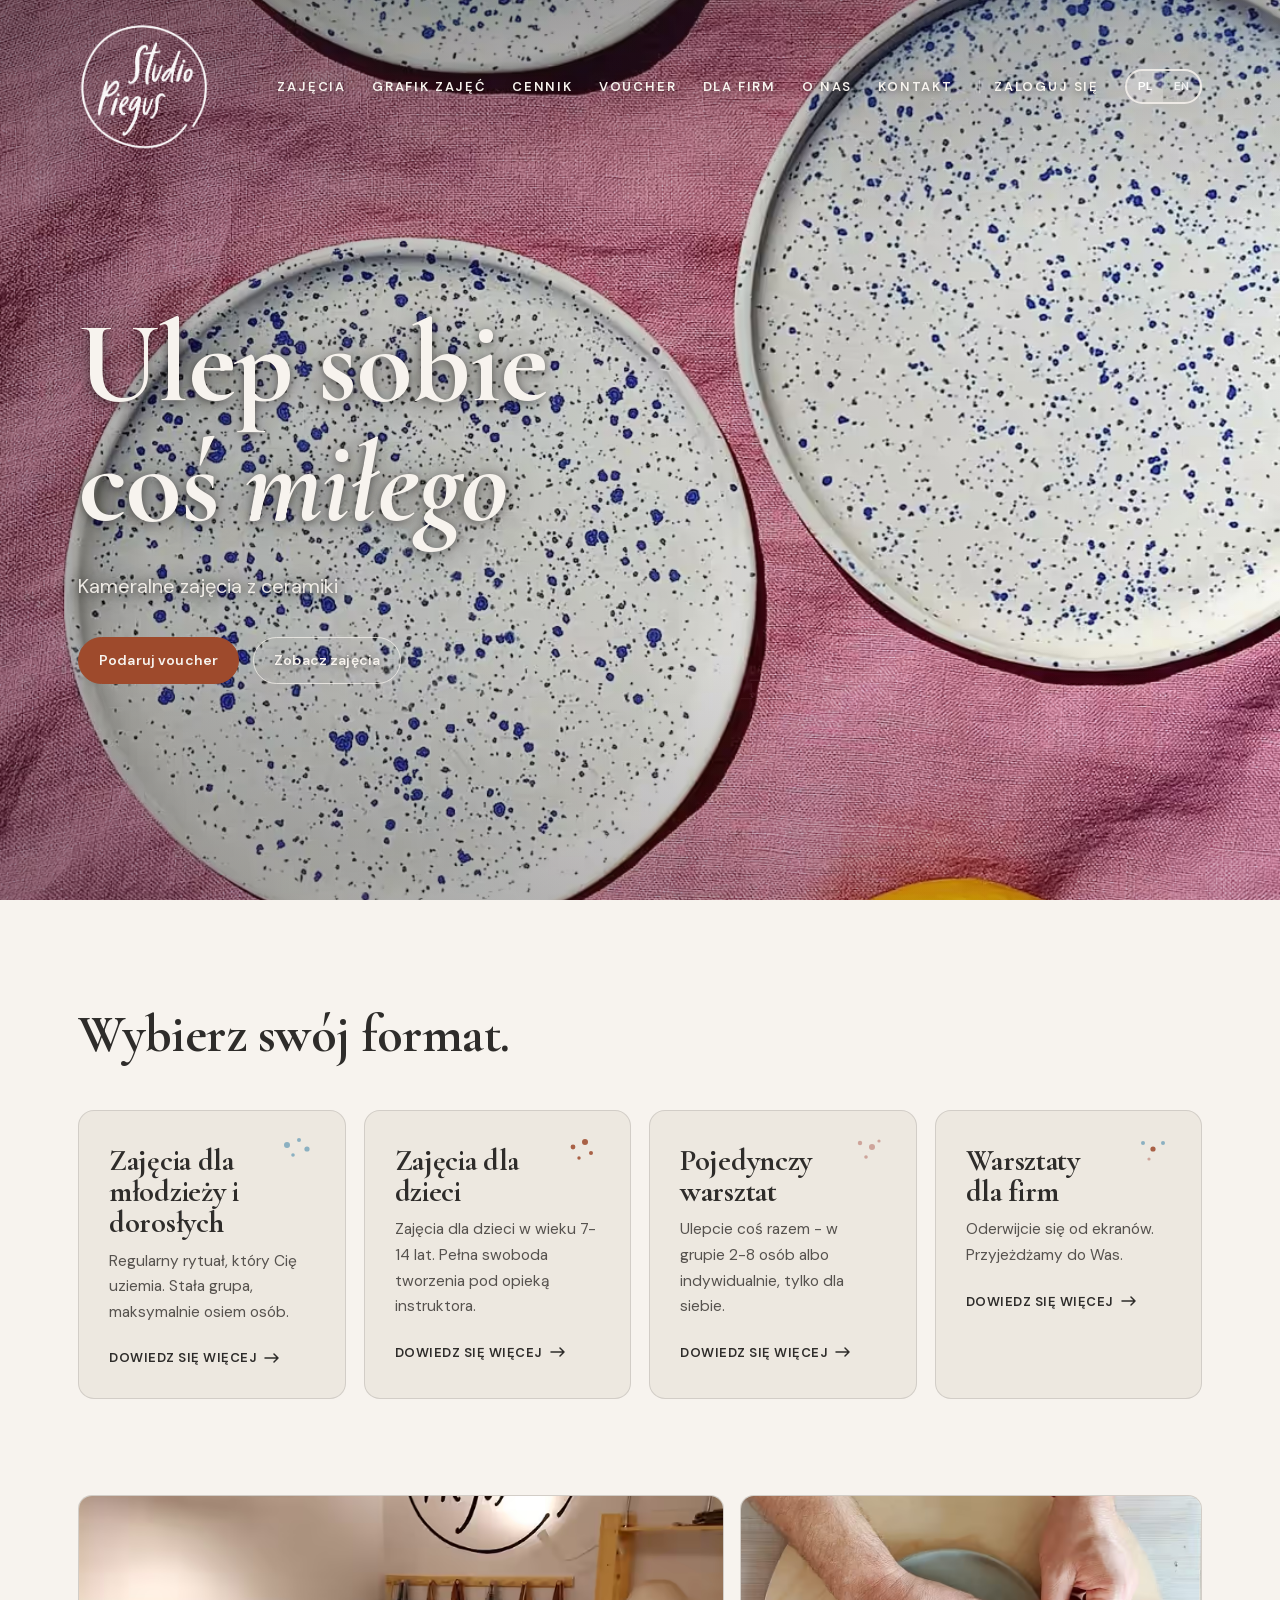
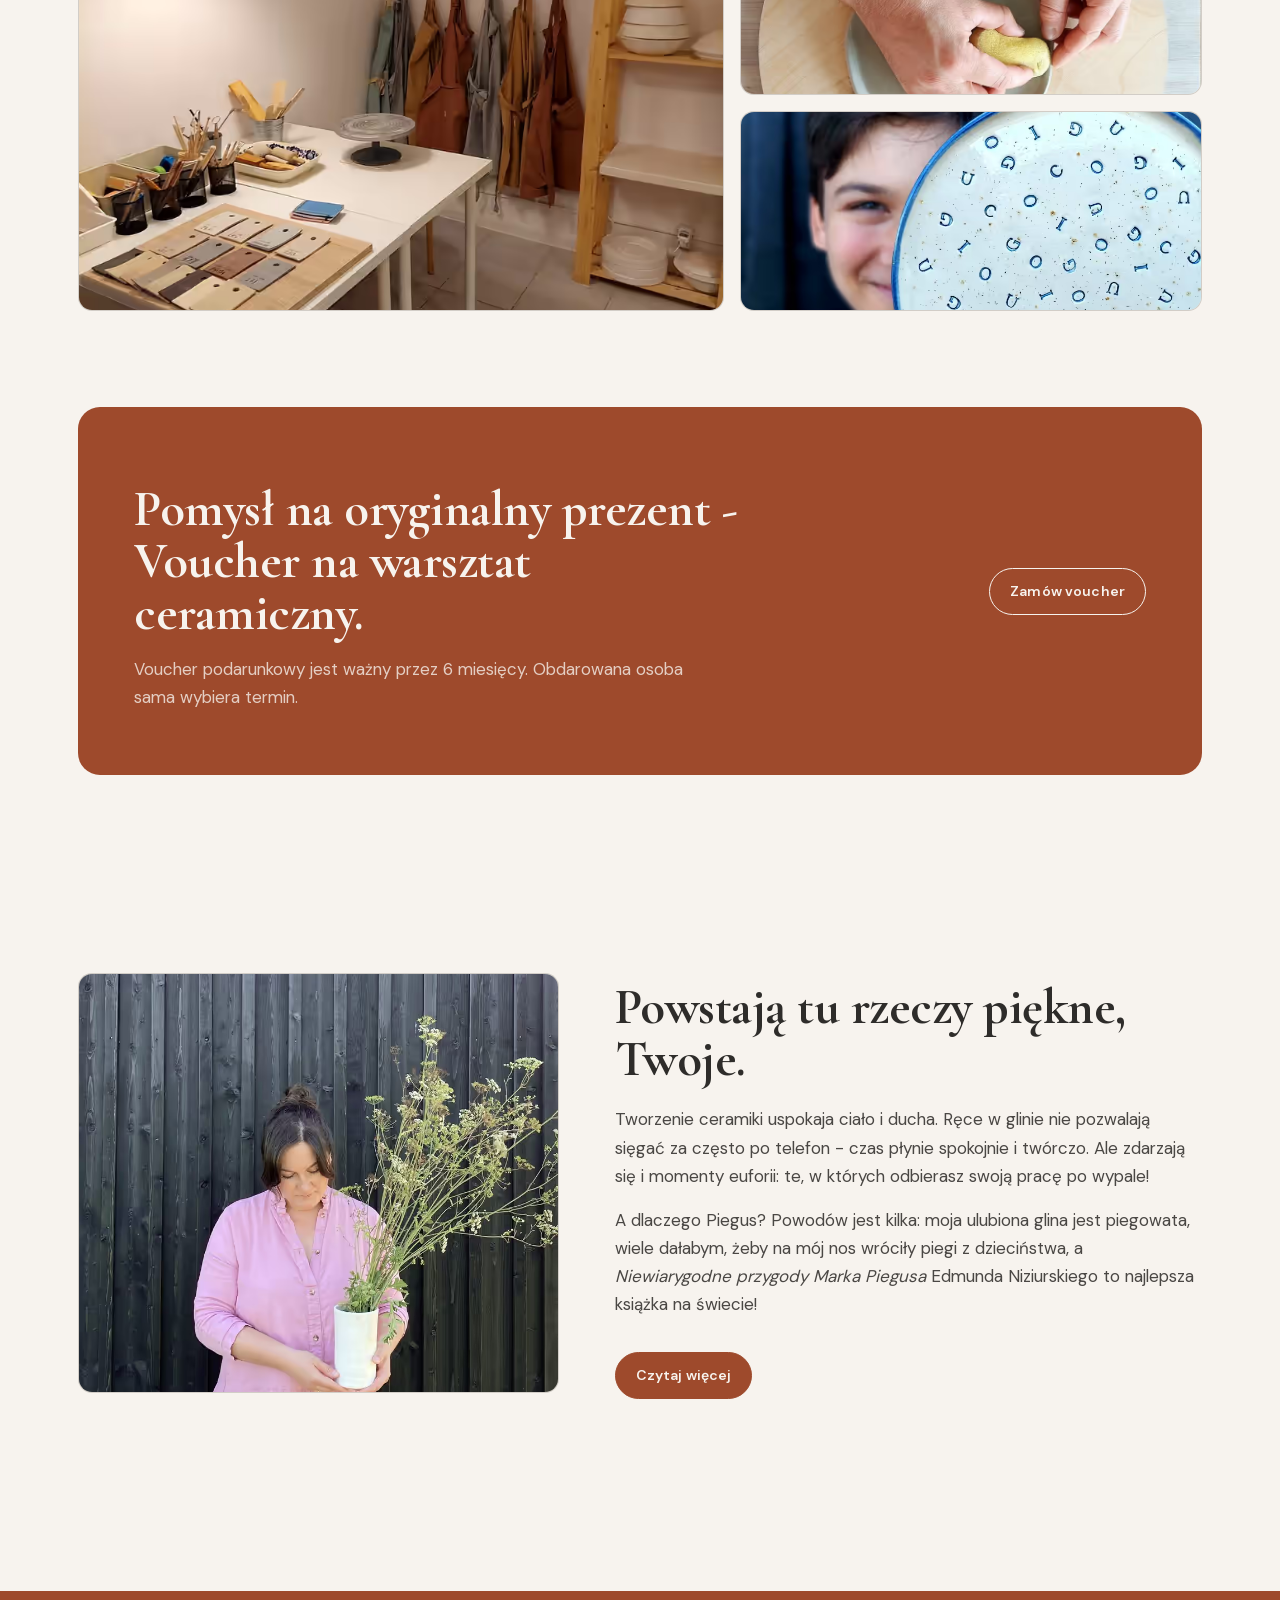
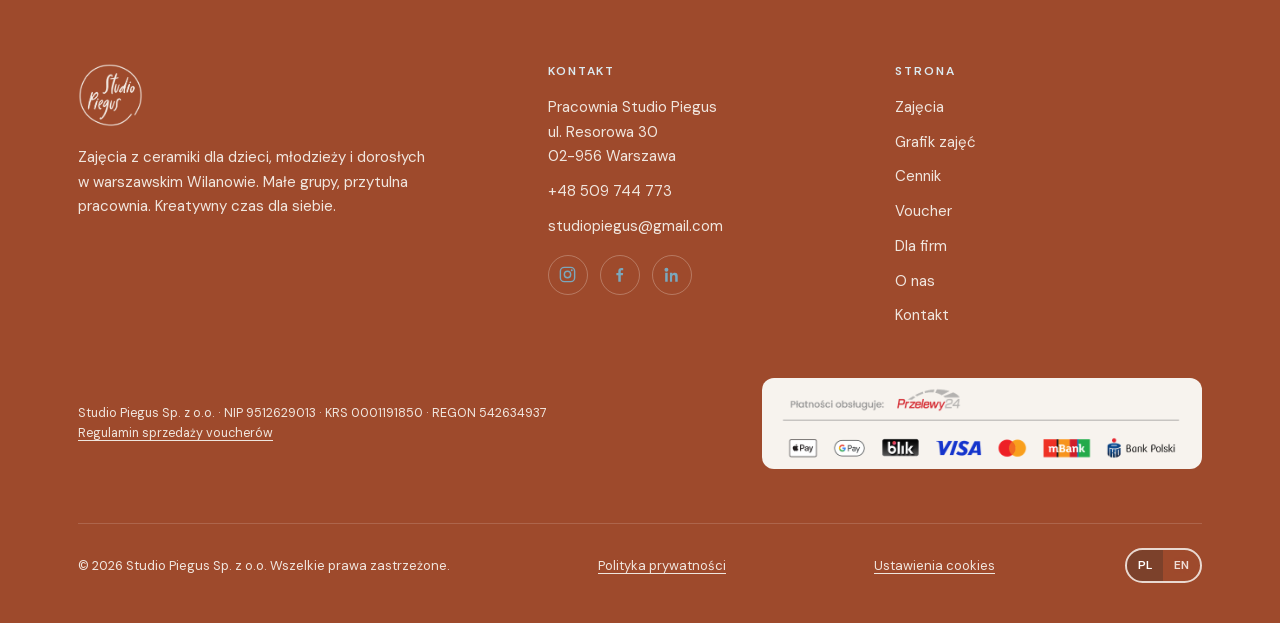
==== index.html @ 09417770 "Dane firmy: sameAs (Instagram, Facebook, LinkedIn, wizytówka Google Maps) na wszystkich stronach z J" ====
<!DOCTYPE html>
<html lang="pl">
<head>

<meta charset="UTF-8">

<meta name="viewport" content="width=device-width, initial-scale=1.0">
<title>Studio Piegus – zajęcia z ceramiki w Wilanowie, Warszawa</title>
<meta name="description" content="Kameralna pracownia ceramiki w warszawskim Wilanowie. Zajęcia regularne dla dzieci (7–14 lat), młodzieży i dorosłych w grupach do 6 osób, warsztaty jednorazowe, vouchery i warsztaty dla firm.">
<link rel="canonical" href="https://studiopiegus.pl/">
<meta property="og:type" content="website">
<meta property="og:site_name" content="Studio Piegus">
<meta property="og:locale" content="pl_PL">
<meta property="og:title" content="Studio Piegus – zajęcia z ceramiki w Wilanowie, Warszawa">
<meta property="og:description" content="Kameralna pracownia ceramiki w warszawskim Wilanowie. Zajęcia regularne dla dzieci (7–14 lat), młodzieży i dorosłych w grupach do 6 osób, warsztaty jednorazowe, vouchery i warsztaty dla firm.">
<meta property="og:url" content="https://studiopiegus.pl/">
<meta property="og:image" content="https://studiopiegus.pl/img/500dc858fc04.jpg">
<meta name="twitter:card" content="summary_large_image">
<script type="application/ld+json">
{
  "@context": "https://schema.org",
  "@type": "WebSite",
  "@id": "https://studiopiegus.pl/#website",
  "name": "Studio Piegus",
  "alternateName": [
    "Pracownia ceramiki Studio Piegus",
    "studiopiegus.pl"
  ],
  "url": "https://studiopiegus.pl/",
  "inLanguage": "pl-PL",
  "publisher": {
    "@id": "https://studiopiegus.pl/#studio"
  }
}
</script>
<script type="application/ld+json">
{
  "@context": "https://schema.org",
  "@type": "LocalBusiness",
  "@id": "https://studiopiegus.pl/#studio",
  "name": "Studio Piegus",
  "legalName": "Studio Piegus Sp. z o.o.",
  "url": "https://studiopiegus.pl/",
  "logo": "https://studiopiegus.pl/img/0037b320eb11.png",
  "image": "https://studiopiegus.pl/img/500dc858fc04.jpg",
  "description": "Kameralna pracownia ceramiki w warszawskim Wilanowie. Zajęcia z ceramiki dla dzieci (7–14 lat), młodzieży i dorosłych w grupach do 6 osób, jednorazowe warsztaty, vouchery podarunkowe i wyjazdowe warsztaty ceramiczne dla firm. Zajęcia także po angielsku.",
  "telephone": "+48 509 744 773",
  "email": "studiopiegus@gmail.com",
  "address": {
    "@type": "PostalAddress",
    "streetAddress": "ul. Resorowa 30",
    "postalCode": "02-956",
    "addressLocality": "Warszawa",
    "addressRegion": "mazowieckie",
    "addressCountry": "PL"
  },
  "areaServed": "Warszawa",
  "priceRange": "100–350 zł",
  "foundingDate": "2023",
  "knowsLanguage": [
    "pl",
    "en"
  ],
  "sameAs": [
    "https://www.instagram.com/studio.piegus",
    "https://www.facebook.com/Studio.Piegus/",
    "https://www.linkedin.com/company/studio-piegus",
    "https://maps.google.com/?cid=1410846500208917893"
  ],
  "makesOffer": [
    {
      "@type": "Offer",
      "name": "Zajęcia regularne dla dorosłych i młodzieży (2 h)",
      "price": "150",
      "priceCurrency": "PLN",
      "url": "https://studiopiegus.pl/zajecia.html"
    },
    {
      "@type": "Offer",
      "name": "Zajęcia regularne dla dzieci 7–14 lat (1 h 15 min)",
      "price": "100",
      "priceCurrency": "PLN",
      "url": "https://studiopiegus.pl/zajecia.html"
    },
    {
      "@type": "Offer",
      "name": "Pojedynczy warsztat ceramiczny (ok. 3,5 h, grupa 2–8 osób)",
      "price": "350",
      "priceCurrency": "PLN",
      "url": "https://studiopiegus.pl/cennik.html"
    },
    {
      "@type": "Offer",
      "name": "Voucher podarunkowy na warsztat ceramiczny",
      "price": "350",
      "priceCurrency": "PLN",
      "url": "https://studiopiegus.pl/voucher.html"
    },
    {
      "@type": "Offer",
      "name": "Warsztaty ceramiczne dla firm",
      "url": "https://studiopiegus.pl/dla-firm.html"
    }
  ]
}
</script>
<link rel="icon" type="image/png" href="img/f9b4173410a0.png">
<link rel="apple-touch-icon" href="img/cef246f17d5a.png">
<link rel="preload" href="/fonts/dm-sans-normal-latin.woff2" as="font" type="font/woff2" crossorigin>
<link rel="preload" href="/fonts/cormorant-garamond-normal-latin.woff2" as="font" type="font/woff2" crossorigin>
<link rel="stylesheet" href="/fonts/fonts.css">
<link rel="preconnect" href="https://consent.cookiebot.com">
<link rel="preconnect" href="https://consentcdn.cookiebot.com">
<style>
  picture{display:contents}
  .sr-only{position:absolute;width:1px;height:1px;padding:0;margin:-1px;overflow:hidden;clip:rect(0,0,0,0);white-space:nowrap;border:0}

  :root{
    --bg:#F7F3EE;
    --ink:#2E2C2A;
    --blue:#7BA7BC;
    --blue-deep:#5C8799;
    --clay:#9E4A2C;
    --pink:#C9998F;
    --surface:#EDE8E0;
    --line:rgba(46,44,42,.14);
    --serif:"Cormorant Garamond",Georgia,serif;
    --sans:"DM Sans",system-ui,sans-serif;
    --maxw:1180px;
  }
  *{box-sizing:border-box;margin:0;padding:0}
  html{scroll-behavior:smooth}
  body{
    background:var(--bg);
    color:var(--ink);
    font-family:var(--sans);
    font-size:17px;
    line-height:1.65;
    -webkit-font-smoothing:antialiased;
    overflow-x:hidden;
  }
  .wrap{max-width:var(--maxw);margin:0 auto;padding:0 28px}
  a{color:inherit;text-decoration:none}
  .eyebrow{
    font-family:var(--sans);
    font-size:12px;
    font-weight:600;
    letter-spacing:.22em;
    text-transform:uppercase;
    color:var(--blue-deep);
    display:inline-block;
  }
  h1,h2,h3{font-family:var(--serif);font-weight:500;line-height:1.04;letter-spacing:-.01em}

  /* ---------- speckle / freckle signature ---------- */
  .speck{position:absolute;border-radius:50%;pointer-events:none;will-change:transform,opacity}
  @keyframes settle{from{opacity:0;transform:scale(.2) translateY(-6px)}to{opacity:var(--o);transform:scale(1) translateY(0)}}

  /* ---------- nav ---------- */
  .nav{
    position:fixed;top:0;left:0;right:0;z-index:50;
    transition:background .35s ease, box-shadow .35s ease, padding .35s ease;
    padding:22px 0;
  }
  .nav.solid{background:rgba(247,243,238,.9);backdrop-filter:blur(10px);box-shadow:0 1px 0 var(--line);padding:14px 0}
  .nav-inner{display:flex;align-items:center;gap:28px}
  .brand{display:flex;align-items:center;gap:12px;font-family:var(--serif);font-size:23px;letter-spacing:.01em}
  .brand img{height:48px;width:auto;display:block;flex:none}
  .nav-links{display:flex;gap:26px;margin-left:auto;align-items:center}
  .nav-links a{font-size:14px;font-weight:500;letter-spacing:.01em;position:relative;padding:4px 0}
  .nav-links a::after{content:"";position:absolute;left:0;right:100%;bottom:0;height:1px;background:var(--ink);transition:right .3s ease}
  .nav-links a:hover::after{right:0}
  .lang{display:flex;border:1px solid var(--line);border-radius:999px;overflow:hidden;font-size:12px;font-weight:600;letter-spacing:.08em}
  .lang button{background:none;border:0;padding:6px 11px;cursor:pointer;color:var(--ink);font:inherit;opacity:.5;transition:.2s}
  .lang button.on{background:var(--ink);color:var(--bg);opacity:1}
  .btn{
    display:inline-flex;align-items:center;gap:8px;
    font-family:var(--sans);font-size:14px;font-weight:600;letter-spacing:.01em;
    padding:11px 20px;border-radius:999px;cursor:pointer;border:1px solid var(--ink);
    transition:transform .2s ease, background .2s ease, color .2s ease;
  }
  .btn-fill{background:var(--clay);color:var(--bg);border-color:var(--clay)}
  .btn-fill:hover{transform:translateY(-2px);background:var(--ink);color:var(--bg);border-color:var(--ink)}
  .btn-ghost:hover{background:var(--ink);color:var(--bg)}
  .btn-blue{background:var(--blue);border-color:var(--blue);color:var(--bg)}
  .btn-blue:hover{transform:translateY(-2px);background:var(--blue-deep);border-color:var(--blue-deep)}
  .burger{display:none;margin-left:auto;background:none;border:0;cursor:pointer;flex-direction:column;gap:5px;padding:6px}
  .burger span{width:24px;height:2px;background:var(--ink);display:block;transition:.3s}

  /* ---------- hero ---------- */
  .hero{position:relative;padding:172px 0 96px;overflow:hidden}
  #freckles{position:absolute;inset:0;z-index:0}
  .hero .wrap{position:relative;z-index:2}
  .hero-grid{display:grid;grid-template-columns:1.15fr .85fr;gap:48px;align-items:center}
  .hero h1{font-size:clamp(56px,9vw,116px);margin:14px 0 0}
  .hero h1 em{font-style:italic;color:var(--clay)}
  .hero-sub{font-size:20px;max-width:30ch;margin:26px 0 34px;color:#4a4744}
  .hero-cta{display:flex;gap:14px;flex-wrap:wrap}
  .glaze-card{
    position:relative;border-radius:18px;background:var(--surface);
    border:1px solid var(--line);padding:30px;min-height:340px;
    display:flex;flex-direction:column;justify-content:flex-end;overflow:hidden;
  }
  .glaze-card .cap{position:relative;z-index:2}
  .glaze-card .cap h3{font-size:27px;line-height:1.1}
  .glaze-card .cap p{font-size:14px;color:#56524e;margin-top:8px}
  #glaze-speck{position:absolute;inset:0;z-index:1}

  /* ---------- generic section ---------- */
  .sec{padding:96px 0}
  .sec-head{max-width:62ch;margin-bottom:48px}
  .sec-head h2{font-size:clamp(34px,5vw,52px);margin-top:12px}
  .reveal{opacity:0;transform:translateY(22px);transition:opacity .7s ease,transform .7s ease}
  .reveal.in{opacity:1;transform:none}

  /* ---------- offer tiles ---------- */
  .tiles{display:grid;grid-template-columns:repeat(4,1fr);gap:18px}
  .tile{
    background:var(--surface);border:1px solid var(--line);border-radius:16px;
    padding:34px 30px 28px;transition:transform .3s ease,box-shadow .3s ease;
    position:relative;overflow:hidden;
  }
  .tile:hover{transform:translateY(-4px);box-shadow:0 18px 40px -28px rgba(46,44,42,.5)}
  .tile .dotcluster{position:absolute;top:18px;right:18px;width:54px;height:54px;opacity:.85}
  .tile h3{font-size:30px;margin-bottom:10px;padding-right:50px}
  .tile p{font-size:15.5px;color:#56524e;max-width:34ch}
  .tile .more{display:inline-flex;align-items:center;gap:7px;margin-top:22px;font-size:13px;font-weight:600;letter-spacing:.04em;text-transform:uppercase}
  .tile .more svg{transition:transform .25s ease}
  .tile:hover .more svg{transform:translateX(5px)}

  /* ---------- voucher band ---------- */
  .voucher{background:var(--clay);color:var(--bg);border-radius:22px;padding:64px 56px;position:relative;overflow:hidden}
  #voucher-speck{position:absolute;inset:0;opacity:.55}
  .voucher .v-inner{position:relative;z-index:2;display:grid;grid-template-columns:1.3fr .7fr;gap:40px;align-items:center}
  .voucher .eyebrow{color:var(--blue)}
  .voucher h2{font-size:clamp(32px,4.5vw,50px);color:var(--bg);margin:12px 0 16px}
  .voucher p{color:rgba(247,243,238,.78);max-width:46ch}
  .voucher .v-cta{display:flex;justify-content:flex-end}
  @media(max-width:760px){.voucher .v-cta{justify-content:flex-start}}

  /* ---------- about ---------- */
  .about-grid{display:grid;grid-template-columns:.9fr 1.1fr;gap:56px;align-items:center}
  .about-grid h2{font-size:clamp(32px,4.5vw,50px);margin:14px 0 20px}
  .about-grid p{color:#4a4744;margin-bottom:16px;max-width:50ch}
  .about-link{display:inline-flex;align-items:center;gap:8px;margin-top:8px;font-weight:600;font-size:14px;border-bottom:1px solid var(--ink);padding-bottom:3px}

  /* ---------- photo placeholders ---------- */
  .ph{
    position:relative;background:var(--surface);border:1px solid var(--line);border-radius:14px;
    overflow:hidden;display:flex;align-items:center;justify-content:center;
  }
  .ph .ph-speck{position:absolute;inset:0;opacity:.5}
  .ph .ph-label{position:relative;z-index:2;text-align:center;color:#7a756f;padding:18px}
  .ph .ph-label .tag{font-size:11px;font-weight:600;letter-spacing:.16em;text-transform:uppercase;color:var(--blue-deep);display:block;margin-bottom:6px}
  .ph .ph-label .what{font-family:var(--serif);font-size:20px;color:#5b5650}
  .gallery{display:grid;grid-template-columns:1.4fr 1fr;grid-template-rows:200px 200px;gap:16px}
  .gallery .ph:nth-child(1){grid-row:1 / span 2}

  /* ---------- corporate teaser ---------- */
  .corp{background:linear-gradient(180deg,var(--surface),var(--bg));border-radius:22px;border:1px solid var(--line);padding:60px 56px;text-align:center}
  .corp .eyebrow{color:var(--clay)}
  .corp h2{font-size:clamp(32px,4.5vw,52px);margin:14px auto 16px;max-width:18ch}
  .corp p{color:#4a4744;max-width:50ch;margin:0 auto 30px}

  /* ---------- footer ---------- */
  footer{background:var(--clay);color:var(--bg);margin-top:96px;padding:72px 0 40px}
  .foot-grid{display:grid;grid-template-columns:1.4fr 1fr 1fr;gap:40px}
  footer .brand{color:var(--bg)}
  footer .brand img{height:64px}
  .foot-desc{color:rgba(247,243,238,.92);font-size:15px;max-width:32ch;margin-top:18px}
  .foot-col h2{font-family:var(--sans);font-size:12px;font-weight:600;line-height:normal;letter-spacing:.16em;text-transform:uppercase;color:#DCEAF1;margin:0 0 16px}
  .foot-col a,.foot-col p{display:block;color:rgba(247,243,238,.92);font-size:15px;margin-bottom:10px;transition:color .2s}
  .foot-col a:hover{color:var(--bg)}
  .foot-bottom{display:flex;justify-content:space-between;align-items:center;gap:20px;flex-wrap:wrap;margin-top:54px;padding-top:24px;border-top:1px solid rgba(247,243,238,.16);font-size:13px;color:rgba(247,243,238,.92)}
  footer .lang{border-color:rgba(247,243,238,.3)}
  footer .lang button{color:rgba(247,243,238,.92)}
  footer .lang button.on{background:var(--bg);color:var(--ink);opacity:1}

  /* ---------- responsive ---------- */
  @media(max-width:920px){
    .hero-grid{grid-template-columns:1fr;gap:32px}
    .glaze-card{min-height:240px}
    .about-grid{grid-template-columns:1fr;gap:32px}
    .voucher .v-inner{grid-template-columns:1fr;gap:24px}
  }
  @media(max-width:760px){
    body{font-size:16px}
    .nav-links{display:none}
    .nav-links.open{display:flex;position:absolute;top:100%;left:0;right:0;flex-direction:column;background:var(--bg);padding:22px 28px;gap:18px;box-shadow:0 12px 30px -20px rgba(0,0,0,.4);margin-left:0}
    .nav-links.open .lang{margin-top:8px}
    .burger{display:flex}
    .tiles{grid-template-columns:1fr}
    .voucher,.corp{padding:44px 28px}
    .gallery{grid-template-columns:1fr;grid-template-rows:none}
    .gallery .ph{height:200px}
    .gallery .ph:nth-child(1){grid-row:auto}
    .foot-grid{grid-template-columns:1fr;gap:32px}
    .sec{padding:68px 0}
  }
  @media(prefers-reduced-motion:reduce){
    *{animation:none!important;transition:none!important;scroll-behavior:auto!important}
    .reveal{opacity:1;transform:none}
  }

  /* photos */
  .glaze-card img.hero-photo{position:absolute;inset:0;width:100%;height:100%;object-fit:cover;z-index:0}
  .glaze-card::after{content:"";position:absolute;inset:0;background:linear-gradient(to top,rgba(46,44,42,.80),rgba(46,44,42,0) 56%);z-index:1}
  .glaze-card .cap{position:relative;z-index:2}
  .glaze-card .cap h3{color:#F7F3EE}
  .glaze-card .cap p{color:rgba(247,243,238,.86)}
  .ph img{position:absolute;inset:0;width:100%;height:100%;object-fit:cover;display:block;z-index:1}

  /* ---- photo-forward hero variant ---- */
  .hero-full{min-height:100svh;display:flex;align-items:center;padding:132px 0 44px;overflow:hidden}
  .hero-full .hero-bg{position:absolute;inset:0;width:100%;height:100%;object-fit:cover;object-position:center;z-index:0}
  .hero-full .hero-scrim{position:absolute;inset:0;z-index:1;background:
     linear-gradient(90deg,rgba(26,22,20,0.363) 0%,rgba(26,22,20,0.187) 46%,rgba(26,22,20,0.033) 100%),
     linear-gradient(180deg,rgba(26,22,20,0.275) 0%,rgba(26,22,20,0.0) 26%,rgba(26,22,20,0.0) 72%,rgba(26,22,20,0.154) 100%)}
  .hero-full .wrap{position:relative;z-index:2;width:100%}
  .hero-full .hero-inner{max-width:640px}
  .hero-full h1{color:#F7F3EE;margin:0;font-weight:700;text-shadow:0 2px 20px rgba(20,16,14,.4)}
  .hero-full h1 em{color:#F7F3EE}
  .hero-full .hero-sub{color:rgba(247,243,238,.92);max-width:34ch}
  .hero-full .btn-fill{background:var(--clay);color:#F7F3EE;border-color:var(--clay)}
  .hero-full .btn-fill:hover{background:var(--ink);color:#F7F3EE;border-color:var(--ink)}
  .hero-full .btn-ghost{color:#F7F3EE;border-color:rgba(247,243,238,.6)}
  .hero-full .btn-ghost:hover{background:rgba(247,243,238,.14);border-color:#F7F3EE}
  /* nav over the photo until scrolled */
  body.foto .nav:not(.solid) .brand img{filter:brightness(0) invert(1)}
  body.foto .nav:not(.solid) .burger span{background:#F7F3EE}
  @media(min-width:761px){
    body.foto .nav:not(.solid) .nav-links a{color:#F7F3EE}
    body.foto .nav:not(.solid) .nav-links a::after{background:#F7F3EE}
  }
  @media(max-width:760px){
    .hero-full{min-height:92svh}
    .hero-full .hero-scrim{background:linear-gradient(180deg,rgba(26,22,20,0.303) 0%,rgba(26,22,20,0.11) 40%,rgba(26,22,20,0.319) 100%)}
  }

  /* ---- foto v2: menu caps / 2x logo / language chip / portrait crop ---- */
  body.foto .nav-links a{text-transform:uppercase;letter-spacing:.14em;font-size:13px;font-weight:600}
  body.foto .nav .brand img{height:129px}
  body.foto .nav.solid .brand img{height:98px}
  @media(max-width:760px){ body.foto .nav .brand img{height:87px} body.foto .nav.solid .brand img{height:76px} }
  body.foto .lang{border-width:2px;border-color:rgba(247,243,238,.85);background:transparent}
  body.foto .lang button{color:#fff;background:transparent;opacity:.82}
  body.foto .lang button.on{background:rgba(247,243,238,.26);color:#fff;opacity:1}
  body.foto .nav.solid .lang{border-color:rgba(46,44,42,.5);background:rgba(30,26,24,.6)}
  .about-grid .ph img{object-position:50% 78%}

  /* ---- social icons + monochrome map ---- */
  .socials{display:flex;gap:12px;margin-top:16px}
  .socials a{display:inline-flex;align-items:center;justify-content:center;width:40px;height:40px;border-radius:999px;border:1px solid var(--line);color:var(--blue-deep);transition:background .2s ease,color .2s ease,border-color .2s ease}
  .socials a:hover{color:var(--bg);background:var(--blue-deep);border-color:var(--blue-deep)}
  .socials-dark a{border-color:rgba(247,243,238,.28);color:var(--blue)}
  .socials-dark a:hover{color:var(--ink);background:var(--blue);border-color:var(--blue)}
  iframe[title="Mapa - Studio Piegus"]{filter:grayscale(1) sepia(.55) hue-rotate(165deg) saturate(1.2) brightness(.96) contrast(.98)}
  .speck{display:none}

  h1,h2,h3,h4{font-family:var(--serif);font-weight:700}
  h1 em,h2 em,h3 em{color:var(--clay);font-style:italic}

  @media(max-height:560px){ body.foto .nav .brand img,body.foto .nav.solid .brand img{height:52px} .hero-full{padding-top:92px} .hero-full h1{font-size:clamp(28px,5.5vw,44px)} .hero-full .hero-sub{font-size:15px} }

  /* mobile open-menu: dark text on cream dropdown */
  body.foto .nav .nav-links.open a{color:var(--ink)}
  body.foto .nav .nav-links.open .lang{border-color:rgba(46,44,42,.35);background:transparent}
  body.foto .nav .nav-links.open .lang button{color:var(--ink);opacity:.7}
  body.foto .nav .nav-links.open .lang button.on{background:var(--ink);color:var(--bg);opacity:1}

  /* password gate */

  

  

  
  
  html

  /* ---- login gate (start screen) ---- */

  

  

  

  

  

  .voucher .btn-fill{border-color:#F7F3EE}
  .voucher .btn-fill:hover{border-color:#F7F3EE}

  /* czytelnosc tekstu na jasnych zdjeciach hero */
  .hero-full h1,.hero h1{text-shadow:0 2px 10px rgba(20,16,14,.55),0 1px 34px rgba(20,16,14,.4)}
  .hero-full .hero-sub,.hero .hero-sub,.hero-full .lead{text-shadow:0 1px 8px rgba(20,16,14,.6),0 1px 24px rgba(20,16,14,.45)}
  body.foto .nav:not(.solid) .nav-links > a{text-shadow:0 1px 7px rgba(20,16,14,.55)}
  .hero-full .btn-ghost,.hero .btn-ghost{text-shadow:0 1px 7px rgba(20,16,14,.5);border-color:rgba(247,243,238,.75)}
  @media(max-width:1080px){ .tiles{grid-template-columns:repeat(2,1fr)} }
  @media(max-width:620px){ .tiles{grid-template-columns:1fr} }
  .nav-login{font-weight:700}
  .nav-login::before{content:"";display:inline-block;width:1px;height:13px;background:currentColor;opacity:.35;margin-right:14px;vertical-align:-2px}
  .nav-links.open .nav-login::before{display:none}
  @media(min-width:761px) and (max-width:1199px){
    .nav-links{display:none}
    .nav-links.open{display:flex;position:absolute;top:100%;left:0;right:0;flex-direction:column;background:var(--bg);padding:22px 28px;gap:18px;box-shadow:0 12px 30px -20px rgba(0,0,0,.4);margin-left:0}
    .nav-links.open .lang{margin-top:8px}
    .burger{display:flex}
  }
  footer .foot-bottom .lang button.on{background:rgba(46,44,42,.3);color:#fff}
</style>
<!-- Cookiebot CMP -->
<script id="Cookiebot" src="https://consent.cookiebot.com/uc.js" data-cbid="6dd742f5-c25e-4cb3-8c5d-858dd533b174" data-blockingmode="auto" type="text/javascript"></script>
<!-- End Cookiebot CMP -->
<!-- Google Tag Manager -->
<script>(function(w,d,s,l,i){w[l]=w[l]||[];w[l].push({'gtm.start':
new Date().getTime(),event:'gtm.js'});var f=d.getElementsByTagName(s)[0],
j=d.createElement(s),dl=l!='dataLayer'?'&l='+l:'';j.async=true;j.src=
'https://www.googletagmanager.com/gtm.js?id='+i+dl;f.parentNode.insertBefore(j,f);
})(window,document,'script','dataLayer','GTM-K9HF6BFL');</script>
<!-- End Google Tag Manager -->
</head>
<body class="foto">
<!-- Google Tag Manager (noscript) -->
<noscript><iframe src="https://www.googletagmanager.com/ns.html?id=GTM-K9HF6BFL"
height="0" width="0" style="display:none;visibility:hidden"></iframe></noscript>
<!-- End Google Tag Manager (noscript) -->


<!-- ===== NAV ===== -->
<nav class="nav" id="nav">
  <div class="wrap nav-inner">
    <a href="index.html" class="brand" aria-label="Studio Piegus - strona główna">
      <img src="img/0037b320eb11.png" alt="Studio Piegus" width="313" height="306">
    </a>
    <button class="burger" id="burger" aria-label="Menu"><span></span><span></span><span></span></button>
    <div class="nav-links" id="navlinks">
      <a href="zajecia.html" data-pl="Zajęcia" data-en="Classes">Zajęcia</a>
      <a href="zajecia.html#harmonogram" data-pl="Grafik zajęć" data-en="Timetable">Grafik zajęć</a>
      <a href="cennik.html" data-pl="Cennik" data-en="Pricing">Cennik</a>
      <a href="voucher.html" data-pl="Voucher" data-en="Gift voucher">Voucher</a>
      <a href="dla-firm.html" data-pl="Dla firm" data-en="Corporate">Dla firm</a>
      <a href="o-nas.html" data-pl="O nas" data-en="About">O nas</a>
      <a href="kontakt.html" data-pl="Kontakt" data-en="Contact">Kontakt</a>
      <a href="https://clayboard.studiopiegus.pl/" class="nav-login" target="_blank" rel="noopener" data-pl="Zaloguj się" data-en="Log in">Zaloguj się</a>
      <div class="lang" role="group" aria-label="Język">
        <button class="on" data-lang="pl">PL</button>
        <button data-lang="en">EN</button>
      </div>
    </div>
  </div>
</nav>

<main>

<!-- ===== HERO (full photo) ===== -->
<header class="hero hero-full">
  <picture><source type="image/avif" srcset="img/500dc858fc04-828.avif 828w, img/500dc858fc04.avif 1120w" sizes="100vw"><img fetchpriority="high" class="hero-bg" src="img/500dc858fc04.jpg" alt="" aria-hidden="true"></picture>
  <div class="hero-scrim" aria-hidden="true"></div>
  <div class="wrap">
    <div class="hero-inner reveal in">
      <h1 data-pl="Ulep sobie<br>coś <em>miłego</em>" data-en="Make yourself<br>something <em>lovely</em>">Ulep sobie<br>coś <em>miłego</em></h1>
      <p class="hero-sub" data-pl="Kameralne zajęcia z ceramiki" data-en="Small-group pottery classes.">Kameralne zajęcia z ceramiki</p>
      <div class="hero-cta">
        <a href="#voucher" class="btn btn-fill" data-pl="Podaruj voucher" data-en="Give a gift voucher">Podaruj voucher</a>
        <a href="zajecia.html" class="btn btn-ghost" data-pl="Zobacz zajęcia" data-en="See the classes">Zobacz zajęcia</a>
      </div>
    </div>
  </div>
</header>

<!-- ===== OFFER ===== -->
<section class="sec" id="offer">
  <div class="wrap">
    <div class="sec-head reveal">
      <h2 data-pl="Wybierz swój format." data-en="Find your format.">Wybierz swój format.</h2>
    </div>
    <div class="tiles">
      <article class="tile reveal">
        <svg class="dotcluster" viewBox="0 0 54 54" aria-hidden="true"><circle cx="14" cy="16" r="3" fill="#7BA7BC"/><circle cx="26" cy="11" r="2" fill="#7BA7BC"/><circle cx="34" cy="20" r="2.6" fill="#7BA7BC"/><circle cx="20" cy="26" r="1.8" fill="#7BA7BC"/></svg>
        <h3 data-pl="Zajęcia dla młodzieży i dorosłych" data-en="Classes for teens and adults">Zajęcia dla młodzieży i dorosłych</h3>
        <p data-pl="Regularny rytuał, który Cię uziemia. Stała grupa, maksymalnie osiem osób." data-en="A regular ritual that grounds you. A steady group, four people max.">Regularny rytuał, który Cię uziemia. Stała grupa, maksymalnie osiem osób.</p>
        <a class="more" href="zajecia.html#dorosli"><span data-pl="Dowiedz się więcej" data-en="Learn more">Dowiedz się więcej</span><span class="sr-only" data-pl=" o zajęciach dla młodzieży i dorosłych" data-en=" about classes for teens and adults"> o zajęciach dla młodzieży i dorosłych</span> <svg width="16" height="10" viewBox="0 0 16 10" fill="none"><path d="M1 5h13M10 1l4 4-4 4" stroke="currentColor" stroke-width="1.5" stroke-linecap="round" stroke-linejoin="round"/></svg></a>
      </article>

      <article class="tile reveal">
        <svg class="dotcluster" viewBox="0 0 54 54" aria-hidden="true"><circle cx="15" cy="18" r="2.4" fill="#9E4A2C"/><circle cx="27" cy="13" r="3" fill="#9E4A2C"/><circle cx="33" cy="24" r="2" fill="#9E4A2C"/><circle cx="21" cy="29" r="1.7" fill="#9E4A2C"/></svg>
        <h3 data-pl="Zajęcia dla dzieci" data-en="Classes for children">Zajęcia dla dzieci</h3>
        <p data-pl="Zajęcia dla dzieci w wieku 7-14 lat. Pełna swoboda tworzenia pod opieką instruktora." data-en="Classes for children aged 7-14. Complete creative freedom, with an instructor on hand.">Zajęcia dla dzieci w wieku 7-14 lat. Pełna swoboda tworzenia pod opieką instruktora.</p>
        <a class="more" href="zajecia.html#dzieci"><span data-pl="Dowiedz się więcej" data-en="Learn more">Dowiedz się więcej</span><span class="sr-only" data-pl=" o zajęciach dla dzieci" data-en=" about classes for children"> o zajęciach dla dzieci</span> <svg width="16" height="10" viewBox="0 0 16 10" fill="none"><path d="M1 5h13M10 1l4 4-4 4" stroke="currentColor" stroke-width="1.5" stroke-linecap="round" stroke-linejoin="round"/></svg></a>
      </article>
      
      <article class="tile reveal">
        <svg class="dotcluster" viewBox="0 0 54 54" aria-hidden="true"><circle cx="16" cy="14" r="2.2" fill="#C9998F"/><circle cx="28" cy="18" r="3" fill="#C9998F"/><circle cx="22" cy="28" r="1.8" fill="#C9998F"/><circle cx="35" cy="12" r="1.6" fill="#C9998F"/></svg>
        <h3 data-pl="Pojedynczy warsztat" data-en="Single workshop">Pojedynczy warsztat</h3>
        <p data-pl="Ulepcie coś razem - w grupie 2-8 osób albo indywidualnie, tylko dla siebie." data-en="Make something together - in a group of 2-8, or one-to-one, just for you.">Ulepcie coś razem - w grupie 2-8 osób albo indywidualnie, tylko dla siebie.</p>
        <a class="more" href="zajecia.html#sesje"><span data-pl="Dowiedz się więcej" data-en="Learn more">Dowiedz się więcej</span><span class="sr-only" data-pl=" o pojedynczym warsztacie" data-en=" about single workshops"> o pojedynczym warsztacie</span> <svg width="16" height="10" viewBox="0 0 16 10" fill="none"><path d="M1 5h13M10 1l4 4-4 4" stroke="currentColor" stroke-width="1.5" stroke-linecap="round" stroke-linejoin="round"/></svg></a>
      </article>
      <article class="tile reveal">
        <svg class="dotcluster" viewBox="0 0 54 54" aria-hidden="true"><circle cx="14" cy="14" r="2" fill="#7BA7BC"/><circle cx="24" cy="20" r="2.6" fill="#9E4A2C"/><circle cx="34" cy="14" r="2" fill="#7BA7BC"/><circle cx="20" cy="30" r="1.6" fill="#C9998F"/></svg>
        <h3 data-pl="Warsztaty dla firm" data-en="Corporate workshops">Warsztaty dla firm</h3>
        <p data-pl="Oderwijcie się od ekranów. Przyjeżdżamy do Was." data-en="Step away from the screens. We come to you.">Oderwijcie się od ekranów. Przyjeżdżamy do Was.</p>
        <a class="more" href="dla-firm.html"><span data-pl="Dowiedz się więcej" data-en="Learn more">Dowiedz się więcej</span><span class="sr-only" data-pl=" o warsztatach dla firm" data-en=" about corporate workshops"> o warsztatach dla firm</span> <svg width="16" height="10" viewBox="0 0 16 10" fill="none"><path d="M1 5h13M10 1l4 4-4 4" stroke="currentColor" stroke-width="1.5" stroke-linecap="round" stroke-linejoin="round"/></svg></a>
      </article>
    </div>
  </div>
</section>

<!-- ===== PHOTO MOOD ===== -->
<section class="sec" id="space" style="padding-top:0">
  <div class="wrap">
    <div class="gallery reveal">
      <div class="ph"><picture><source type="image/avif" srcset="img/1b7a8b805cc1-828.avif 828w, img/1b7a8b805cc1.avif 1125w" sizes="(max-width: 760px) 100vw, 50vw"><img decoding="async" loading="lazy" src="img/1b7a8b805cc1.jpg" alt="Wnętrze pracowni Studio Piegus"></picture></div>
      <div class="ph"><picture><source type="image/avif" srcset="img/7d5e0c55420d.avif 960w" sizes="(max-width: 760px) 100vw, 50vw"><img decoding="async" loading="lazy" src="img/7d5e0c55420d.jpg" alt="Dłonie na glinie - zajęcia w Studio Piegus"></picture></div>
      <div class="ph"><picture><source type="image/avif" srcset="img/7ca5598e43b2.avif 880w" sizes="(max-width: 760px) 100vw, 50vw"><img decoding="async" loading="lazy" src="img/7ca5598e43b2.jpg" alt="Praca ceramiczna Studio Piegus"></picture></div>
    </div>
  </div>
</section>

<!-- ===== VOUCHER ===== -->
<section class="sec" id="voucher" style="padding-top:0">
  <div class="wrap">
    <div class="voucher reveal">
      <div id="voucher-speck" aria-hidden="true"></div>
      <div class="v-inner">
        <div>
          <h2 data-pl="Pomysł na oryginalny prezent - Voucher na warsztat ceramiczny." data-en="An original gift idea - a ceramics workshop voucher.">Pomysł na oryginalny prezent - Voucher na warsztat ceramiczny.</h2>
          <p data-pl="Voucher podarunkowy jest ważny przez 6 miesięcy. Obdarowana osoba sama wybiera termin." data-en="The gift voucher is valid for 6 months. The recipient picks their own date.">Voucher podarunkowy jest ważny przez 6 miesięcy. Obdarowana osoba sama wybiera termin.</p>
        </div>
        <div class="v-cta">
          <a href="voucher.html" class="btn btn-fill" data-pl="Zamów voucher" data-en="Order a voucher">Zamów voucher</a>
        </div>
      </div>
    </div>
  </div>
</section>

<!-- ===== ABOUT ===== -->
<section class="sec" id="about">
  <div class="wrap">
    <div class="about-grid">
      <div class="ph reveal" style="height:420px">
        <picture><source type="image/avif" srcset="img/e94c165083d6.avif 857w" sizes="(max-width: 760px) 100vw, 50vw"><img decoding="async" loading="lazy" src="img/e94c165083d6.jpg" alt="Zuzanna Muraszkiewicz - Studio Piegus"></picture>
      </div>
      <div class="reveal">
        <h2 data-pl="Powstają tu rzeczy piękne, Twoje." data-en="Beautiful things - and they are yours.">Powstają tu rzeczy piękne, Twoje.</h2>
        <p data-pl="Tworzenie ceramiki uspokaja ciało i ducha. Ręce w glinie nie pozwalają sięgać za często po telefon - czas płynie spokojnie i twórczo. Ale zdarzają się i momenty euforii: te, w których odbierasz swoją pracę po wypale!" data-en="Working with clay calms the body and the mind. With your hands in the clay you don't reach for your phone too often - time flows slowly and creatively. And then come moments of pure joy: collecting your piece after the firing!">Tworzenie ceramiki uspokaja ciało i ducha. Ręce w glinie nie pozwalają sięgać za często po telefon - czas płynie spokojnie i twórczo. Ale zdarzają się i momenty euforii: te, w których odbierasz swoją pracę po wypale!</p>
        <p data-pl="A dlaczego Piegus? Powodów jest kilka: moja ulubiona glina jest piegowata, wiele dałabym, żeby na mój nos wróciły piegi z dzieciństwa, a <em>Niewiarygodne przygody Marka Piegusa</em> Edmunda Niziurskiego to najlepsza książka na świecie!" data-en="Why Piegus? A few reasons: my favourite clay is freckled, I'd give a lot to bring back my childhood freckles, and Edmund Niziurski's <em>The Incredible Adventures of Marek Piegus</em> is the best book in the world!">A dlaczego Piegus? Powodów jest kilka: moja ulubiona glina jest piegowata, wiele dałabym, żeby na mój nos wróciły piegi z dzieciństwa, a <em>Niewiarygodne przygody Marka Piegusa</em> Edmunda Niziurskiego to najlepsza książka na świecie!</p>
        <a class="btn btn-fill" href="o-nas.html" data-pl="Czytaj więcej" data-en="Read more" style="margin-top:18px">Czytaj więcej</a>
        
      </div>
    </div>
  </div>
</section>


<!-- ===== FOOTER ===== -->
</main>

<footer id="contact">
  <div class="wrap">
    <div class="foot-grid">
      <div>
        <div class="brand">
          <img src="img/e8dd5a2f4b17.png" alt="Studio Piegus" width="313" height="306" loading="lazy" decoding="async">
        </div>
        <p class="foot-desc" data-pl="Zajęcia z ceramiki dla dzieci, młodzieży i dorosłych w warszawskim Wilanowie. Małe grupy, przytulna pracownia. Kreatywny czas dla siebie." data-en="Ceramics classes for children, teens and adults in Wilanów, Warsaw. Small groups, a cosy studio. Creative time for yourself.">Zajęcia z ceramiki dla dzieci, młodzieży i dorosłych w warszawskim Wilanowie. Małe grupy, przytulna pracownia. Kreatywny czas dla siebie.</p>
      </div>
      <div class="foot-col">
        <h2 data-pl="Kontakt" data-en="Contact">Kontakt</h2>
        <p data-pl="Pracownia Studio Piegus<br>ul. Resorowa 30<br>02-956 Warszawa" data-en="Studio Piegus pottery studio<br>ul. Resorowa 30<br>02-956 Warsaw">Pracownia Studio Piegus<br>ul. Resorowa 30<br>02-956 Warszawa</p>
        <a href="tel:+48509744773">+48 509 744 773</a>
        <a href="mailto:studiopiegus@gmail.com">studiopiegus@gmail.com</a>
        <div class="socials socials-dark">
          <a href="https://www.instagram.com/studio.piegus" target="_blank" rel="noopener" aria-label="Instagram"><svg viewBox="0 0 24 24" width="19" height="19" fill="none" stroke="currentColor" stroke-width="1.8" stroke-linecap="round" stroke-linejoin="round"><rect x="3" y="3" width="18" height="18" rx="5"/><circle cx="12" cy="12" r="4"/><circle cx="17.4" cy="6.6" r="1.15" fill="currentColor" stroke="none"/></svg></a>
          <a href="https://www.facebook.com/Studio.Piegus/" target="_blank" rel="noopener" aria-label="Facebook"><svg viewBox="0 0 24 24" width="19" height="19" fill="currentColor"><path d="M13.6 21v-8h2.62l.39-3h-3.01V8.09c0-.87.24-1.46 1.49-1.46h1.59V3.96c-.28-.04-1.22-.12-2.32-.12-2.3 0-3.87 1.4-3.87 3.98V10H8.06v3h2.42v8z"/></svg></a>
          <a href="https://www.linkedin.com/company/studio-piegus" target="_blank" rel="noopener" aria-label="LinkedIn"><svg viewBox="0 0 24 24" width="19" height="19" fill="currentColor"><g transform="translate(0.62,0)"><path d="M4.98 3.5a2.5 2.5 0 11-.02 5.01A2.5 2.5 0 014.98 3.5zM3.4 9.75h3.15V21H3.4zM9.4 9.75h3.02v1.54h.04c.42-.8 1.45-1.64 2.98-1.64 3.19 0 3.78 2.1 3.78 4.83V21h-3.15v-5.46c0-1.3-.02-2.98-1.82-2.98-1.82 0-2.1 1.42-2.1 2.89V21H9.4z"/></g></svg></a>
        </div>
      </div>
      <div class="foot-col">
        <h2 data-pl="Strona" data-en="Site">Strona</h2>
        <a href="zajecia.html" data-pl="Zajęcia" data-en="Classes">Zajęcia</a>
        <a href="zajecia.html#harmonogram" data-pl="Grafik zajęć" data-en="Timetable">Grafik zajęć</a>
        <a href="cennik.html" data-pl="Cennik" data-en="Pricing">Cennik</a>
        <a href="voucher.html" data-pl="Voucher" data-en="Gift voucher">Voucher</a>
        <a href="dla-firm.html" data-pl="Dla firm" data-en="Corporate">Dla firm</a>
        <a href="o-nas.html" data-pl="O nas" data-en="About">O nas</a>
        <a href="kontakt.html" data-pl="Kontakt" data-en="Contact">Kontakt</a>
      </div>
    </div>
    <div class="foot-legal" style="margin-top:40px;display:flex;flex-wrap:wrap;gap:18px 28px;align-items:center;justify-content:space-between;font-size:12.5px;line-height:1.6;color:rgba(247,243,238,.92)">
      <p style="margin:0;max-width:62ch">Studio Piegus Sp. z o.o. · NIP 9512629013 · KRS 0001191850 · REGON 542634937<br><a href="regulamin-voucherow.html" style="color:inherit;text-decoration:underline;text-underline-offset:3px" data-pl="Regulamin sprzedaży voucherów" data-en="Voucher Terms of Sale">Regulamin sprzedaży voucherów</a></p>
      <img src="img/platnosci-przelewy24.png" width="440" height="79" loading="lazy" alt="Płatności obsługuje Przelewy24: Apple Pay, Google Pay, BLIK, Visa, Mastercard i przelewy bankowe" style="background:#F7F3EE;border-radius:12px;padding:8px 12px;max-width:100%;height:auto;box-sizing:border-box">
    </div>
    <div class="foot-bottom">
      <span>© 2026 Studio Piegus Sp. z o.o. <span data-pl="Wszelkie prawa zastrzeżone." data-en="All rights reserved.">Wszelkie prawa zastrzeżone.</span></span>
      <a href="polityka-prywatnosci.html" style="margin-left:18px;color:inherit;text-decoration:underline;text-underline-offset:3px" data-pl="Polityka prywatności" data-en="Privacy policy">Polityka prywatności</a>
      <a href="javascript:Cookiebot.renew()" style="margin-left:18px;color:inherit;text-decoration:underline;text-underline-offset:3px" data-pl="Ustawienia cookies" data-en="Cookie settings">Ustawienia cookies</a>
      <div class="lang" role="group" aria-label="Język">
        <button class="on" data-lang="pl">PL</button>
        <button data-lang="en">EN</button>
      </div>
    </div>
  </div>
</footer>

<script>
(function(){
  var reduce = window.matchMedia('(prefers-reduced-motion: reduce)').matches;

  /* ---- freckle / speckle generator ---- */
  function speckle(el, opts){
    if(!el) return;
    var n = opts.count, w = el.clientWidth, h = el.clientHeight;
    var palette = opts.colors || ['#7BA7BC'];
    var frag = document.createDocumentFragment();
    for(var i=0;i<n;i++){
      var d = document.createElement('span');
      d.className = 'speck';
      var size = opts.min + Math.random()*(opts.max-opts.min);
      // bias clustering toward lower-right of hero for a "settled glaze" feel
      var bx = opts.bias ? Math.pow(Math.random(),0.7) : Math.random();
      var by = opts.bias ? Math.pow(Math.random(),0.7) : Math.random();
      var op = (opts.opMin + Math.random()*(opts.opMax-opts.opMin));
      d.style.width = d.style.height = size.toFixed(1)+'px';
      d.style.left = (bx*100).toFixed(2)+'%';
      d.style.top = (by*100).toFixed(2)+'%';
      d.style.background = palette[Math.floor(Math.random()*palette.length)];
      d.style.setProperty('--o', op.toFixed(2));
      d.style.opacity = reduce ? op.toFixed(2) : 0;
      if(!reduce){
        d.style.animation = 'settle .9s cubic-bezier(.2,.8,.3,1) forwards';
        d.style.animationDelay = (Math.random()*1.1).toFixed(2)+'s';
      }
      frag.appendChild(d);
    }
    el.appendChild(frag);
  }

  function build(){
    speckle(document.getElementById('glaze-speck'), {count:40, min:2, max:7, opMin:.35, opMax:.85, colors:['#7BA7BC','#5C8799','#ffffff']});
    speckle(document.getElementById('voucher-speck'), {count:34, min:2, max:7, opMin:.3, opMax:.7, colors:['#7BA7BC','#C9998F']});
    document.querySelectorAll('.ph-speck').forEach(function(p){
      speckle(p, {count:22, min:2, max:6, opMin:.3, opMax:.6, colors:['#7BA7BC','#9E4A2C']});
    });
  }
  if(document.readyState!=='loading'){ build(); } else { document.addEventListener('DOMContentLoaded', build); }

  /* ---- nav scroll state ---- */
  var nav = document.getElementById('nav');
  function onScroll(){ nav.classList.toggle('solid', window.scrollY > 24); }
  onScroll(); window.addEventListener('scroll', onScroll, {passive:true});

  /* ---- mobile menu ---- */
  var burger = document.getElementById('burger'), links = document.getElementById('navlinks');
  burger.addEventListener('click', function(){ links.classList.toggle('open'); });
  links.querySelectorAll('a').forEach(function(a){ a.addEventListener('click', function(){ links.classList.remove('open'); }); });

  /* ---- language toggle ---- */
  function setLang(lang){
    document.documentElement.lang = lang;
    document.querySelectorAll('[data-'+lang+']').forEach(function(el){
      el.innerHTML = el.getAttribute('data-'+lang);
    });
    document.querySelectorAll('.lang button').forEach(function(b){
      b.classList.toggle('on', b.getAttribute('data-lang')===lang);
    });
  }
  document.querySelectorAll('.lang button').forEach(function(b){
    b.addEventListener('click', function(){ setLang(b.getAttribute('data-lang')); });
  });

  /* ---- scroll reveal ---- */
  if(!reduce && 'IntersectionObserver' in window){
    var io = new IntersectionObserver(function(entries){
      entries.forEach(function(e){ if(e.isIntersecting){ e.target.classList.add('in'); io.unobserve(e.target); } });
    }, {threshold:.14});
    document.querySelectorAll('.reveal:not(.in)').forEach(function(el){ io.observe(el); });
  } else {
    document.querySelectorAll('.reveal').forEach(function(el){ el.classList.add('in'); });
  }
})();
</script>
<script>
(function(){
  function apply(l){
    document.documentElement.lang=l;
    document.querySelectorAll('[data-pl]').forEach(function(el){ var v=el.getAttribute('data-'+l); if(v!==null) el.innerHTML=v; });
    document.querySelectorAll('.lang button').forEach(function(b){ b.classList.toggle('on', b.getAttribute('data-lang')===l); });
  }
  try{ var L=localStorage.getItem('piegus_lang'); if(L && L!=='pl') apply(L); }catch(e){}
  document.querySelectorAll('.lang button').forEach(function(b){ b.addEventListener('click',function(){ try{localStorage.setItem('piegus_lang', b.getAttribute('data-lang'));}catch(e){} }); });
})();
</script>

</body>
</html>
---- fonts/fonts.css ----
/* Fonty z Google Fonts (licencja SIL OFL), hostowane lokalnie — 4.11.2026 */
/* latin-ext */
@font-face {
  font-family: 'Cormorant Garamond';
  font-style: italic;
  font-weight: 400;
  font-display: swap;
  src: url(/fonts/cormorant-garamond-italic-latin-ext.woff2) format('woff2');
  unicode-range: U+0100-02BA, U+02BD-02C5, U+02C7-02CC, U+02CE-02D7, U+02DD-02FF, U+0304, U+0308, U+0329, U+1D00-1DBF, U+1E00-1E9F, U+1EF2-1EFF, U+2020, U+20A0-20AB, U+20AD-20C4, U+2113, U+2C60-2C7F, U+A720-A7FF;
}
/* latin */
@font-face {
  font-family: 'Cormorant Garamond';
  font-style: italic;
  font-weight: 400;
  font-display: swap;
  src: url(/fonts/cormorant-garamond-italic-latin.woff2) format('woff2');
  unicode-range: U+0000-00FF, U+0131, U+0152-0153, U+02BB-02BC, U+02C6, U+02DA, U+02DC, U+0304, U+0308, U+0329, U+2000-206F, U+20AC, U+2122, U+2191, U+2193, U+2212, U+2215, U+FEFF, U+FFFD;
}
/* latin-ext */
@font-face {
  font-family: 'Cormorant Garamond';
  font-style: italic;
  font-weight: 700;
  font-display: swap;
  src: url(/fonts/cormorant-garamond-italic-latin-ext.woff2) format('woff2');
  unicode-range: U+0100-02BA, U+02BD-02C5, U+02C7-02CC, U+02CE-02D7, U+02DD-02FF, U+0304, U+0308, U+0329, U+1D00-1DBF, U+1E00-1E9F, U+1EF2-1EFF, U+2020, U+20A0-20AB, U+20AD-20C4, U+2113, U+2C60-2C7F, U+A720-A7FF;
}
/* latin */
@font-face {
  font-family: 'Cormorant Garamond';
  font-style: italic;
  font-weight: 700;
  font-display: swap;
  src: url(/fonts/cormorant-garamond-italic-latin.woff2) format('woff2');
  unicode-range: U+0000-00FF, U+0131, U+0152-0153, U+02BB-02BC, U+02C6, U+02DA, U+02DC, U+0304, U+0308, U+0329, U+2000-206F, U+20AC, U+2122, U+2191, U+2193, U+2212, U+2215, U+FEFF, U+FFFD;
}
/* latin-ext */
@font-face {
  font-family: 'Cormorant Garamond';
  font-style: normal;
  font-weight: 400;
  font-display: swap;
  src: url(/fonts/cormorant-garamond-normal-latin-ext.woff2) format('woff2');
  unicode-range: U+0100-02BA, U+02BD-02C5, U+02C7-02CC, U+02CE-02D7, U+02DD-02FF, U+0304, U+0308, U+0329, U+1D00-1DBF, U+1E00-1E9F, U+1EF2-1EFF, U+2020, U+20A0-20AB, U+20AD-20C4, U+2113, U+2C60-2C7F, U+A720-A7FF;
}
/* latin */
@font-face {
  font-family: 'Cormorant Garamond';
  font-style: normal;
  font-weight: 400;
  font-display: swap;
  src: url(/fonts/cormorant-garamond-normal-latin.woff2) format('woff2');
  unicode-range: U+0000-00FF, U+0131, U+0152-0153, U+02BB-02BC, U+02C6, U+02DA, U+02DC, U+0304, U+0308, U+0329, U+2000-206F, U+20AC, U+2122, U+2191, U+2193, U+2212, U+2215, U+FEFF, U+FFFD;
}
/* latin-ext */
@font-face {
  font-family: 'Cormorant Garamond';
  font-style: normal;
  font-weight: 500;
  font-display: swap;
  src: url(/fonts/cormorant-garamond-normal-latin-ext.woff2) format('woff2');
  unicode-range: U+0100-02BA, U+02BD-02C5, U+02C7-02CC, U+02CE-02D7, U+02DD-02FF, U+0304, U+0308, U+0329, U+1D00-1DBF, U+1E00-1E9F, U+1EF2-1EFF, U+2020, U+20A0-20AB, U+20AD-20C4, U+2113, U+2C60-2C7F, U+A720-A7FF;
}
/* latin */
@font-face {
  font-family: 'Cormorant Garamond';
  font-style: normal;
  font-weight: 500;
  font-display: swap;
  src: url(/fonts/cormorant-garamond-normal-latin.woff2) format('woff2');
  unicode-range: U+0000-00FF, U+0131, U+0152-0153, U+02BB-02BC, U+02C6, U+02DA, U+02DC, U+0304, U+0308, U+0329, U+2000-206F, U+20AC, U+2122, U+2191, U+2193, U+2212, U+2215, U+FEFF, U+FFFD;
}
/* latin-ext */
@font-face {
  font-family: 'Cormorant Garamond';
  font-style: normal;
  font-weight: 600;
  font-display: swap;
  src: url(/fonts/cormorant-garamond-normal-latin-ext.woff2) format('woff2');
  unicode-range: U+0100-02BA, U+02BD-02C5, U+02C7-02CC, U+02CE-02D7, U+02DD-02FF, U+0304, U+0308, U+0329, U+1D00-1DBF, U+1E00-1E9F, U+1EF2-1EFF, U+2020, U+20A0-20AB, U+20AD-20C4, U+2113, U+2C60-2C7F, U+A720-A7FF;
}
/* latin */
@font-face {
  font-family: 'Cormorant Garamond';
  font-style: normal;
  font-weight: 600;
  font-display: swap;
  src: url(/fonts/cormorant-garamond-normal-latin.woff2) format('woff2');
  unicode-range: U+0000-00FF, U+0131, U+0152-0153, U+02BB-02BC, U+02C6, U+02DA, U+02DC, U+0304, U+0308, U+0329, U+2000-206F, U+20AC, U+2122, U+2191, U+2193, U+2212, U+2215, U+FEFF, U+FFFD;
}
/* latin-ext */
@font-face {
  font-family: 'Cormorant Garamond';
  font-style: normal;
  font-weight: 700;
  font-display: swap;
  src: url(/fonts/cormorant-garamond-normal-latin-ext.woff2) format('woff2');
  unicode-range: U+0100-02BA, U+02BD-02C5, U+02C7-02CC, U+02CE-02D7, U+02DD-02FF, U+0304, U+0308, U+0329, U+1D00-1DBF, U+1E00-1E9F, U+1EF2-1EFF, U+2020, U+20A0-20AB, U+20AD-20C4, U+2113, U+2C60-2C7F, U+A720-A7FF;
}
/* latin */
@font-face {
  font-family: 'Cormorant Garamond';
  font-style: normal;
  font-weight: 700;
  font-display: swap;
  src: url(/fonts/cormorant-garamond-normal-latin.woff2) format('woff2');
  unicode-range: U+0000-00FF, U+0131, U+0152-0153, U+02BB-02BC, U+02C6, U+02DA, U+02DC, U+0304, U+0308, U+0329, U+2000-206F, U+20AC, U+2122, U+2191, U+2193, U+2212, U+2215, U+FEFF, U+FFFD;
}
/* latin-ext */
@font-face {
  font-family: 'DM Sans';
  font-style: normal;
  font-weight: 400;
  font-display: swap;
  src: url(/fonts/dm-sans-normal-latin-ext.woff2) format('woff2');
  unicode-range: U+0100-02BA, U+02BD-02C5, U+02C7-02CC, U+02CE-02D7, U+02DD-02FF, U+0304, U+0308, U+0329, U+1D00-1DBF, U+1E00-1E9F, U+1EF2-1EFF, U+2020, U+20A0-20AB, U+20AD-20C4, U+2113, U+2C60-2C7F, U+A720-A7FF;
}
/* latin */
@font-face {
  font-family: 'DM Sans';
  font-style: normal;
  font-weight: 400;
  font-display: swap;
  src: url(/fonts/dm-sans-normal-latin.woff2) format('woff2');
  unicode-range: U+0000-00FF, U+0131, U+0152-0153, U+02BB-02BC, U+02C6, U+02DA, U+02DC, U+0304, U+0308, U+0329, U+2000-206F, U+20AC, U+2122, U+2191, U+2193, U+2212, U+2215, U+FEFF, U+FFFD;
}
/* latin-ext */
@font-face {
  font-family: 'DM Sans';
  font-style: normal;
  font-weight: 500;
  font-display: swap;
  src: url(/fonts/dm-sans-normal-latin-ext.woff2) format('woff2');
  unicode-range: U+0100-02BA, U+02BD-02C5, U+02C7-02CC, U+02CE-02D7, U+02DD-02FF, U+0304, U+0308, U+0329, U+1D00-1DBF, U+1E00-1E9F, U+1EF2-1EFF, U+2020, U+20A0-20AB, U+20AD-20C4, U+2113, U+2C60-2C7F, U+A720-A7FF;
}
/* latin */
@font-face {
  font-family: 'DM Sans';
  font-style: normal;
  font-weight: 500;
  font-display: swap;
  src: url(/fonts/dm-sans-normal-latin.woff2) format('woff2');
  unicode-range: U+0000-00FF, U+0131, U+0152-0153, U+02BB-02BC, U+02C6, U+02DA, U+02DC, U+0304, U+0308, U+0329, U+2000-206F, U+20AC, U+2122, U+2191, U+2193, U+2212, U+2215, U+FEFF, U+FFFD;
}
/* latin-ext */
@font-face {
  font-family: 'DM Sans';
  font-style: normal;
  font-weight: 600;
  font-display: swap;
  src: url(/fonts/dm-sans-normal-latin-ext.woff2) format('woff2');
  unicode-range: U+0100-02BA, U+02BD-02C5, U+02C7-02CC, U+02CE-02D7, U+02DD-02FF, U+0304, U+0308, U+0329, U+1D00-1DBF, U+1E00-1E9F, U+1EF2-1EFF, U+2020, U+20A0-20AB, U+20AD-20C4, U+2113, U+2C60-2C7F, U+A720-A7FF;
}
/* latin */
@font-face {
  font-family: 'DM Sans';
  font-style: normal;
  font-weight: 600;
  font-display: swap;
  src: url(/fonts/dm-sans-normal-latin.woff2) format('woff2');
  unicode-range: U+0000-00FF, U+0131, U+0152-0153, U+02BB-02BC, U+02C6, U+02DA, U+02DC, U+0304, U+0308, U+0329, U+2000-206F, U+20AC, U+2122, U+2191, U+2193, U+2212, U+2215, U+FEFF, U+FFFD;
}
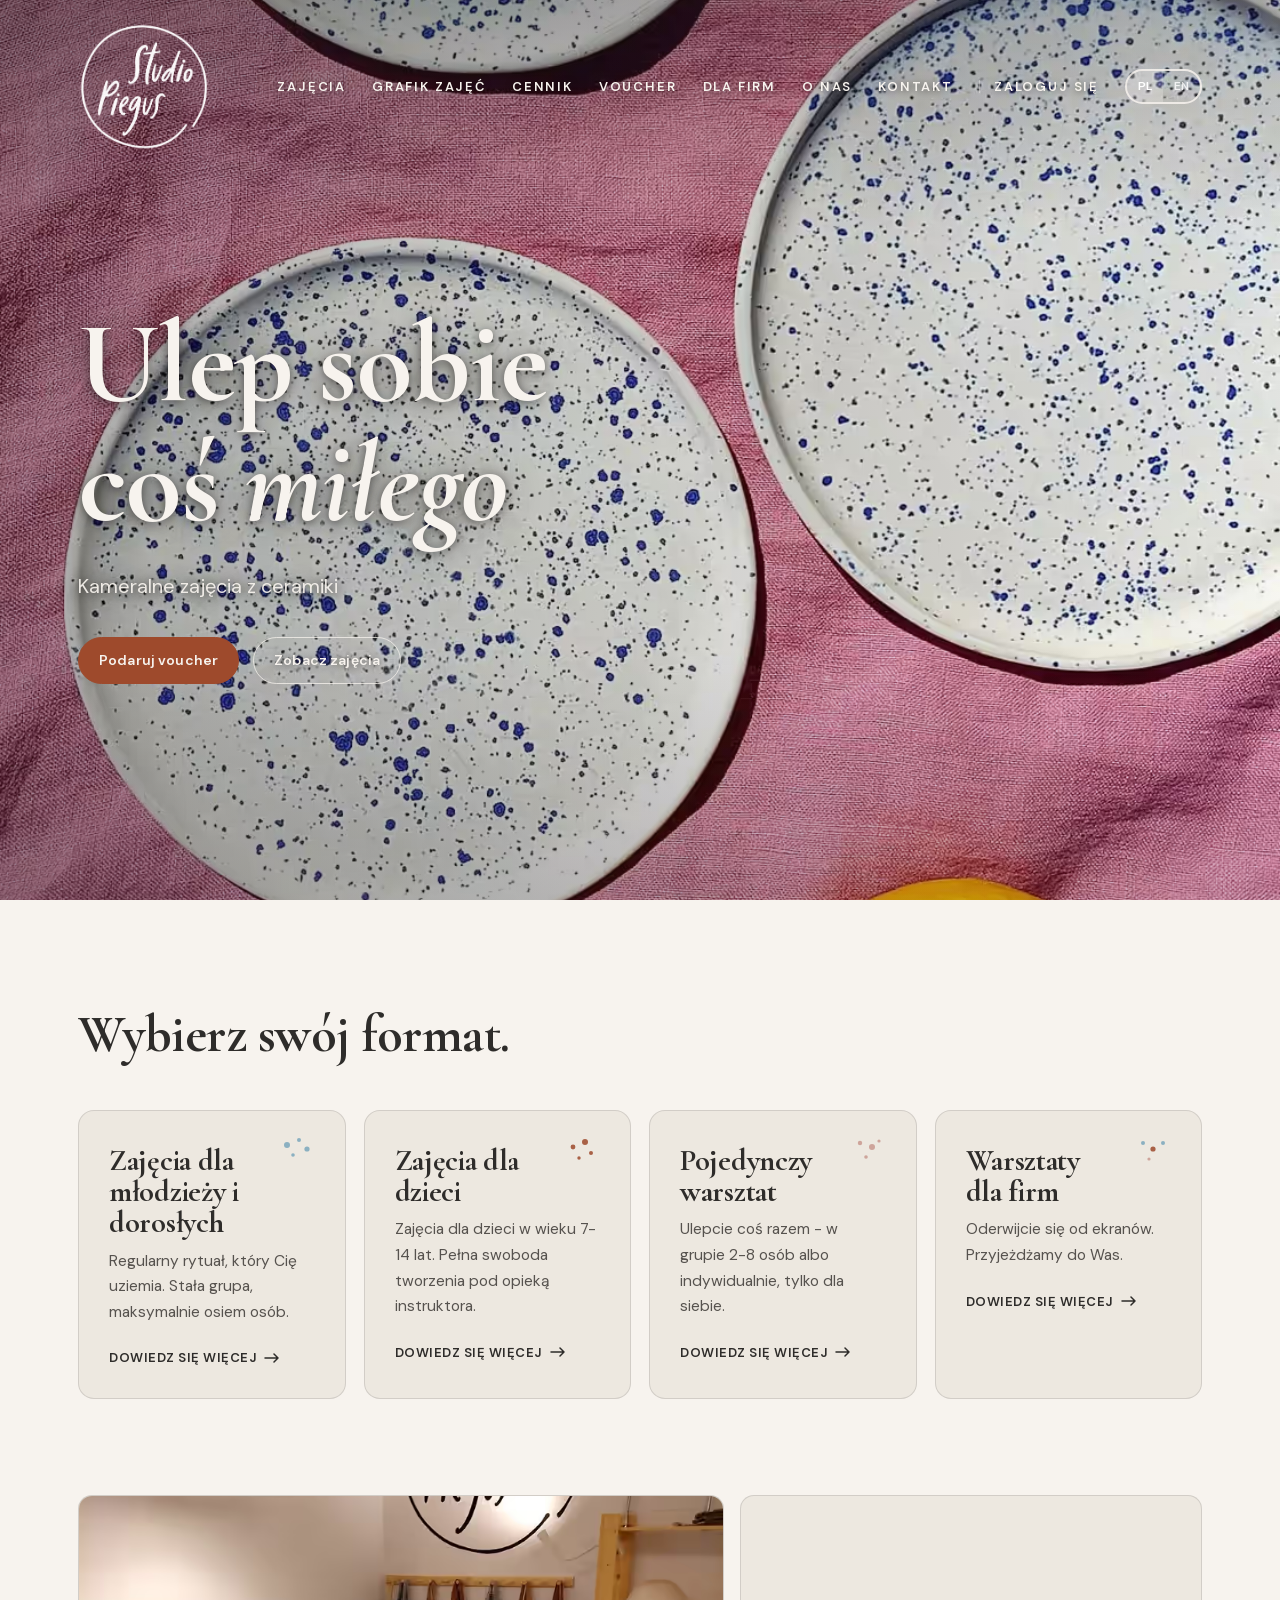
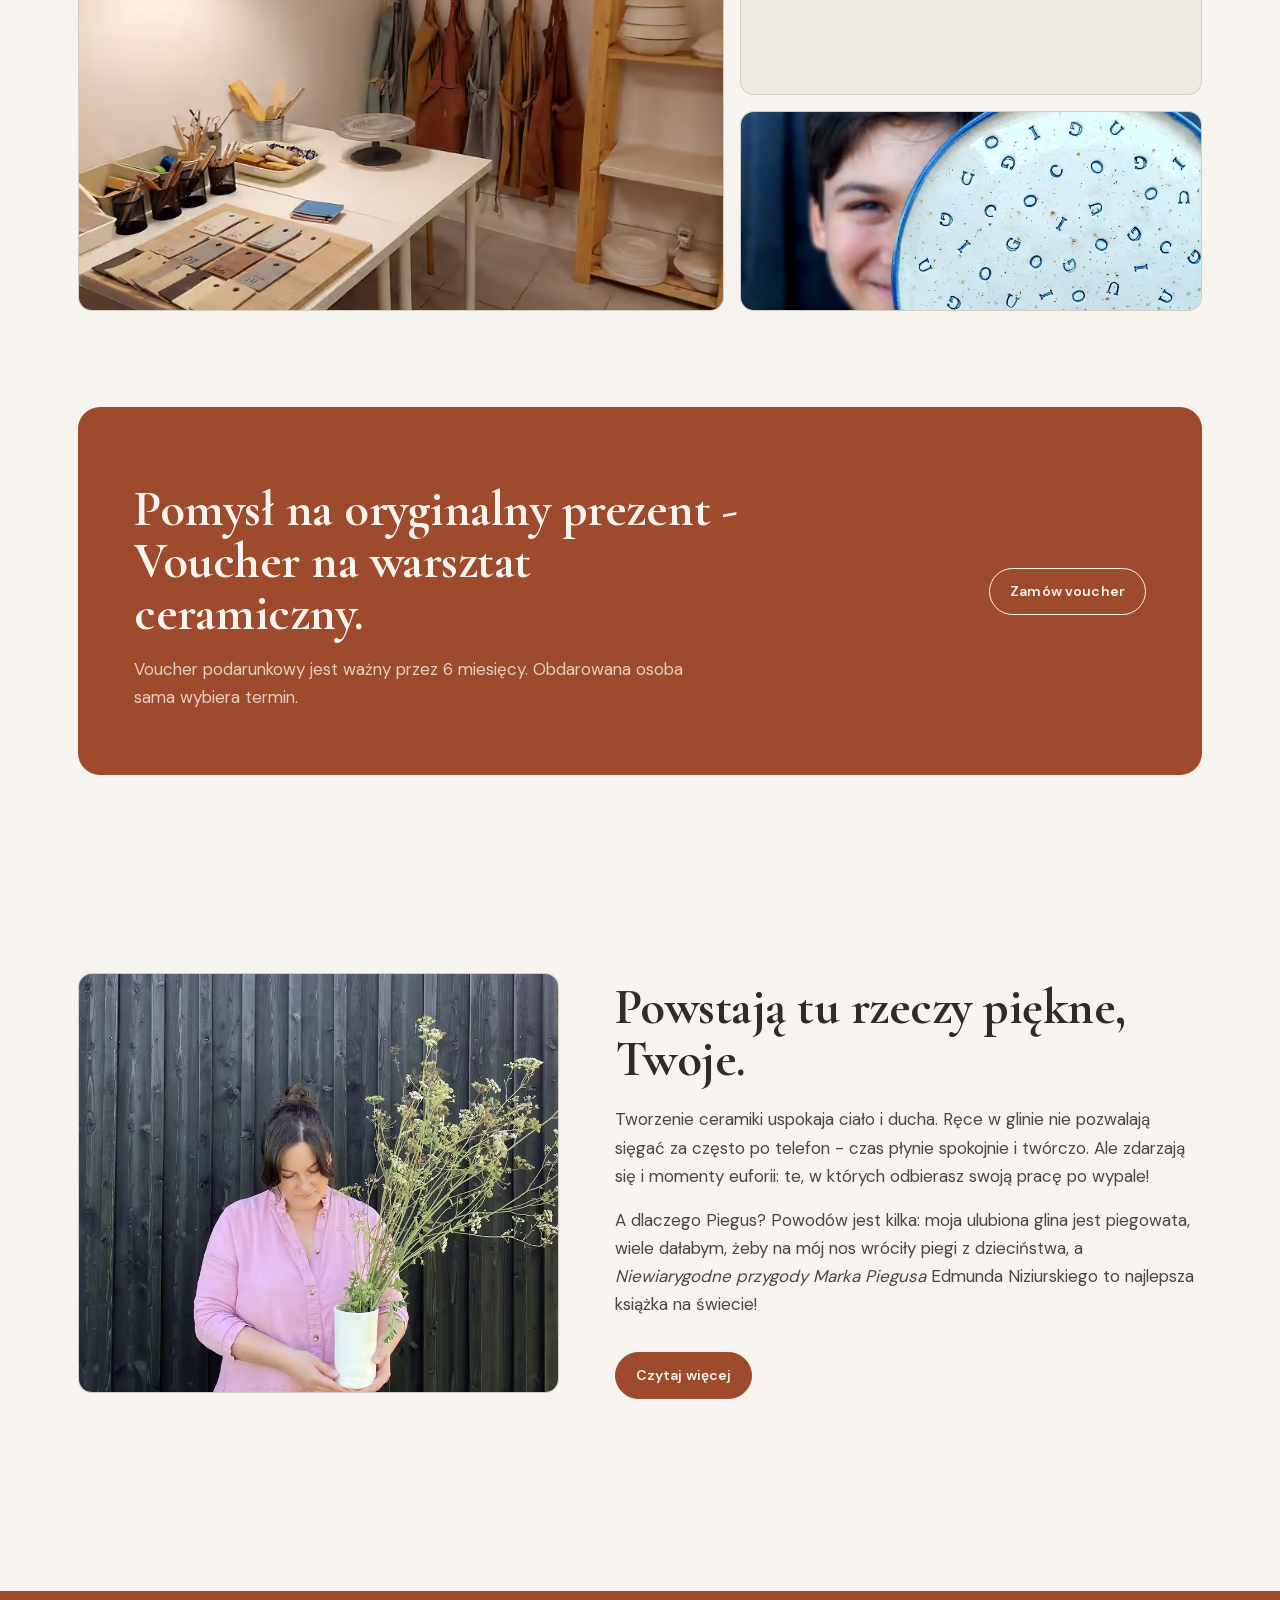
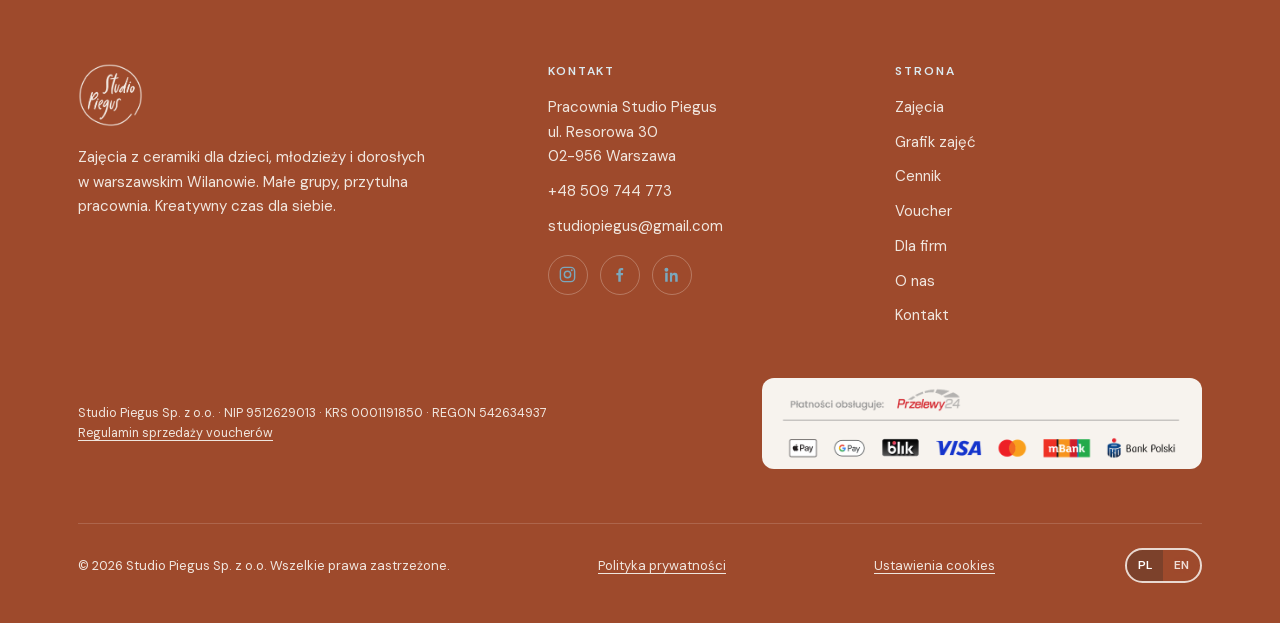
==== commit 97fa3d06: "Zdarzenia GA (generate_lead, click_phone, click_email), linki do strony głównej na /, dane firmy na " ====
--- a/index.html
+++ b/index.html
@@ -432,7 +432,7 @@
 <!-- ===== NAV ===== -->
 <nav class="nav" id="nav">
   <div class="wrap nav-inner">
-    <a href="index.html" class="brand" aria-label="Studio Piegus - strona główna">
+    <a href="/" class="brand" aria-label="Studio Piegus - strona główna">
       <img src="img/0037b320eb11.png" alt="Studio Piegus" width="313" height="306">
     </a>
     <button class="burger" id="burger" aria-label="Menu"><span></span><span></span><span></span></button>
@@ -695,5 +695,9 @@
 })();
 </script>
 
+<script>
+/* Analytics: kliknięcia w telefon i e-mail jako zdarzenia GTM (bez danych osobowych) */
+(function(){window.dataLayer=window.dataLayer||[];document.addEventListener('click',function(e){var a=e.target&&e.target.closest?e.target.closest('a[href^="tel:"],a[href^="mailto:"]'):null;if(!a)return;window.dataLayer.push({event:a.getAttribute('href').indexOf('tel:')===0?'click_phone':'click_email',link_location:a.closest('footer')?'footer':'page'});});})();
+</script>
 </body>
 </html>
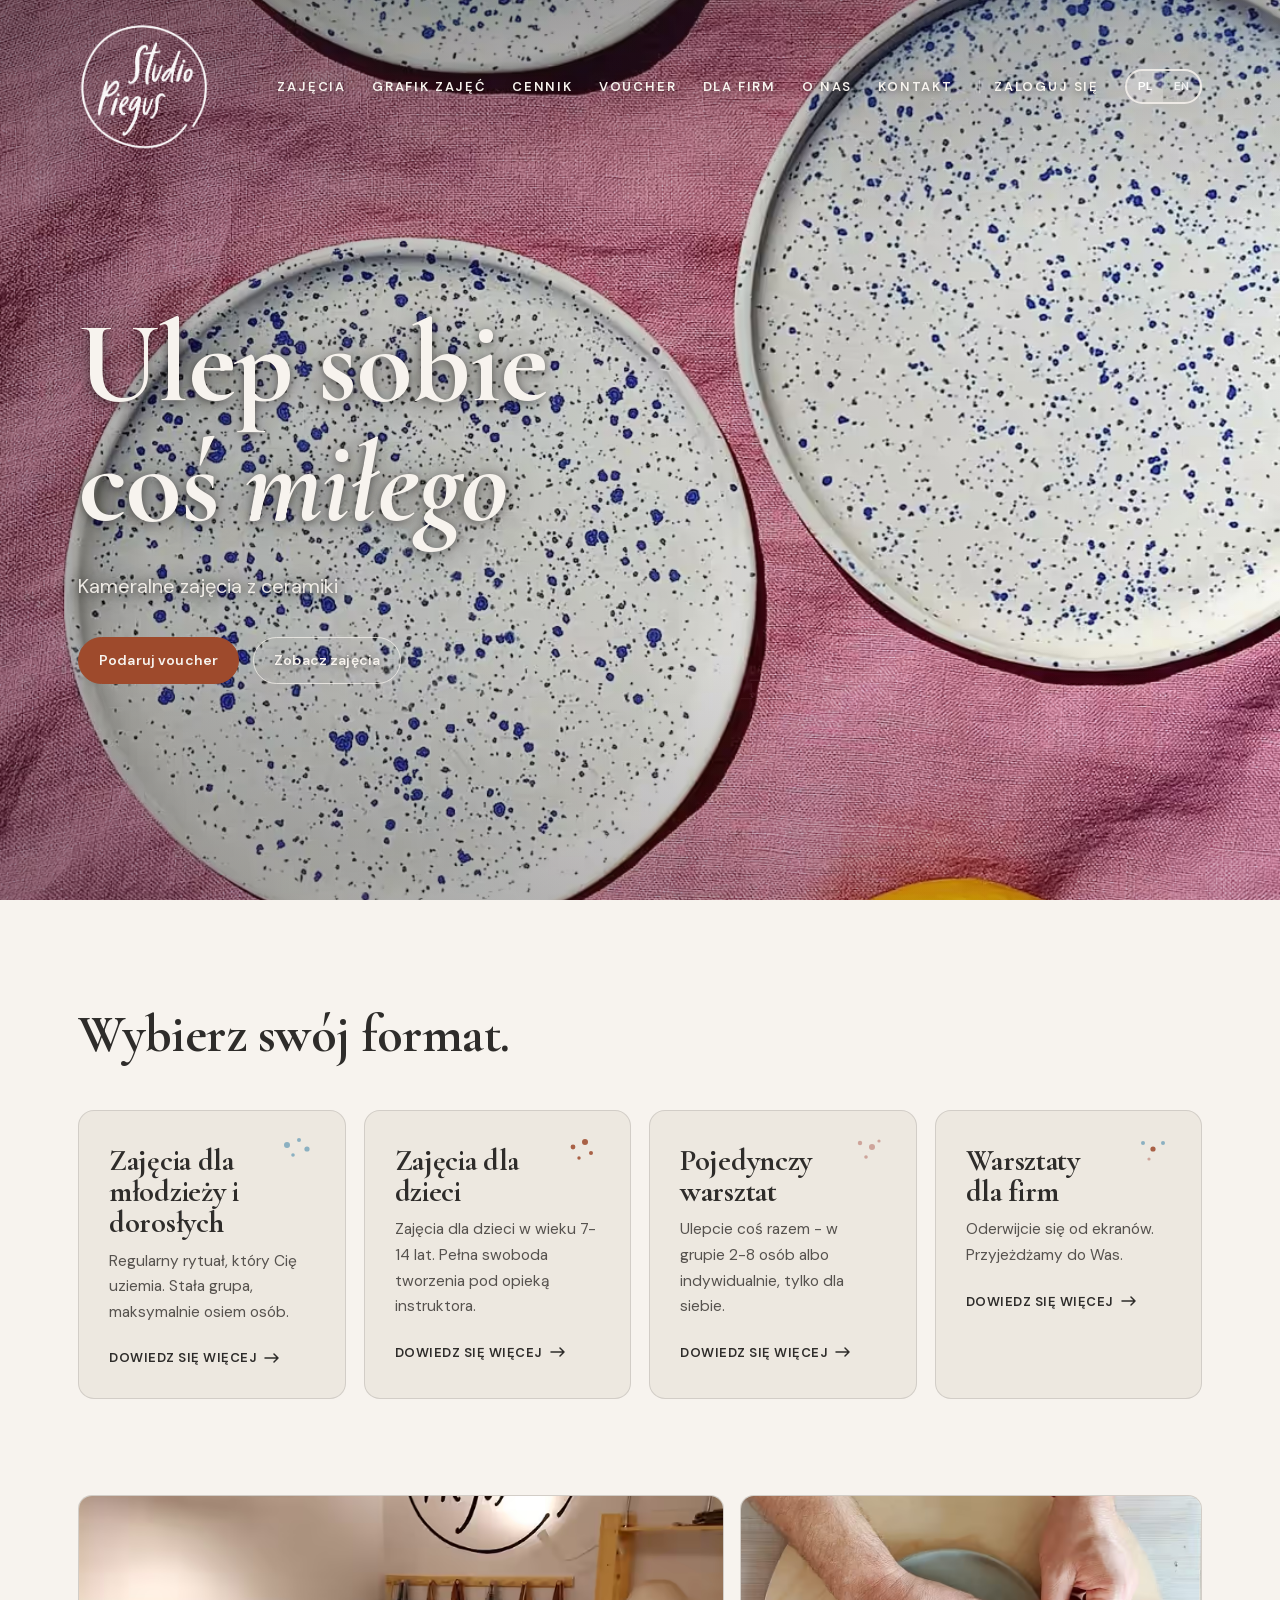
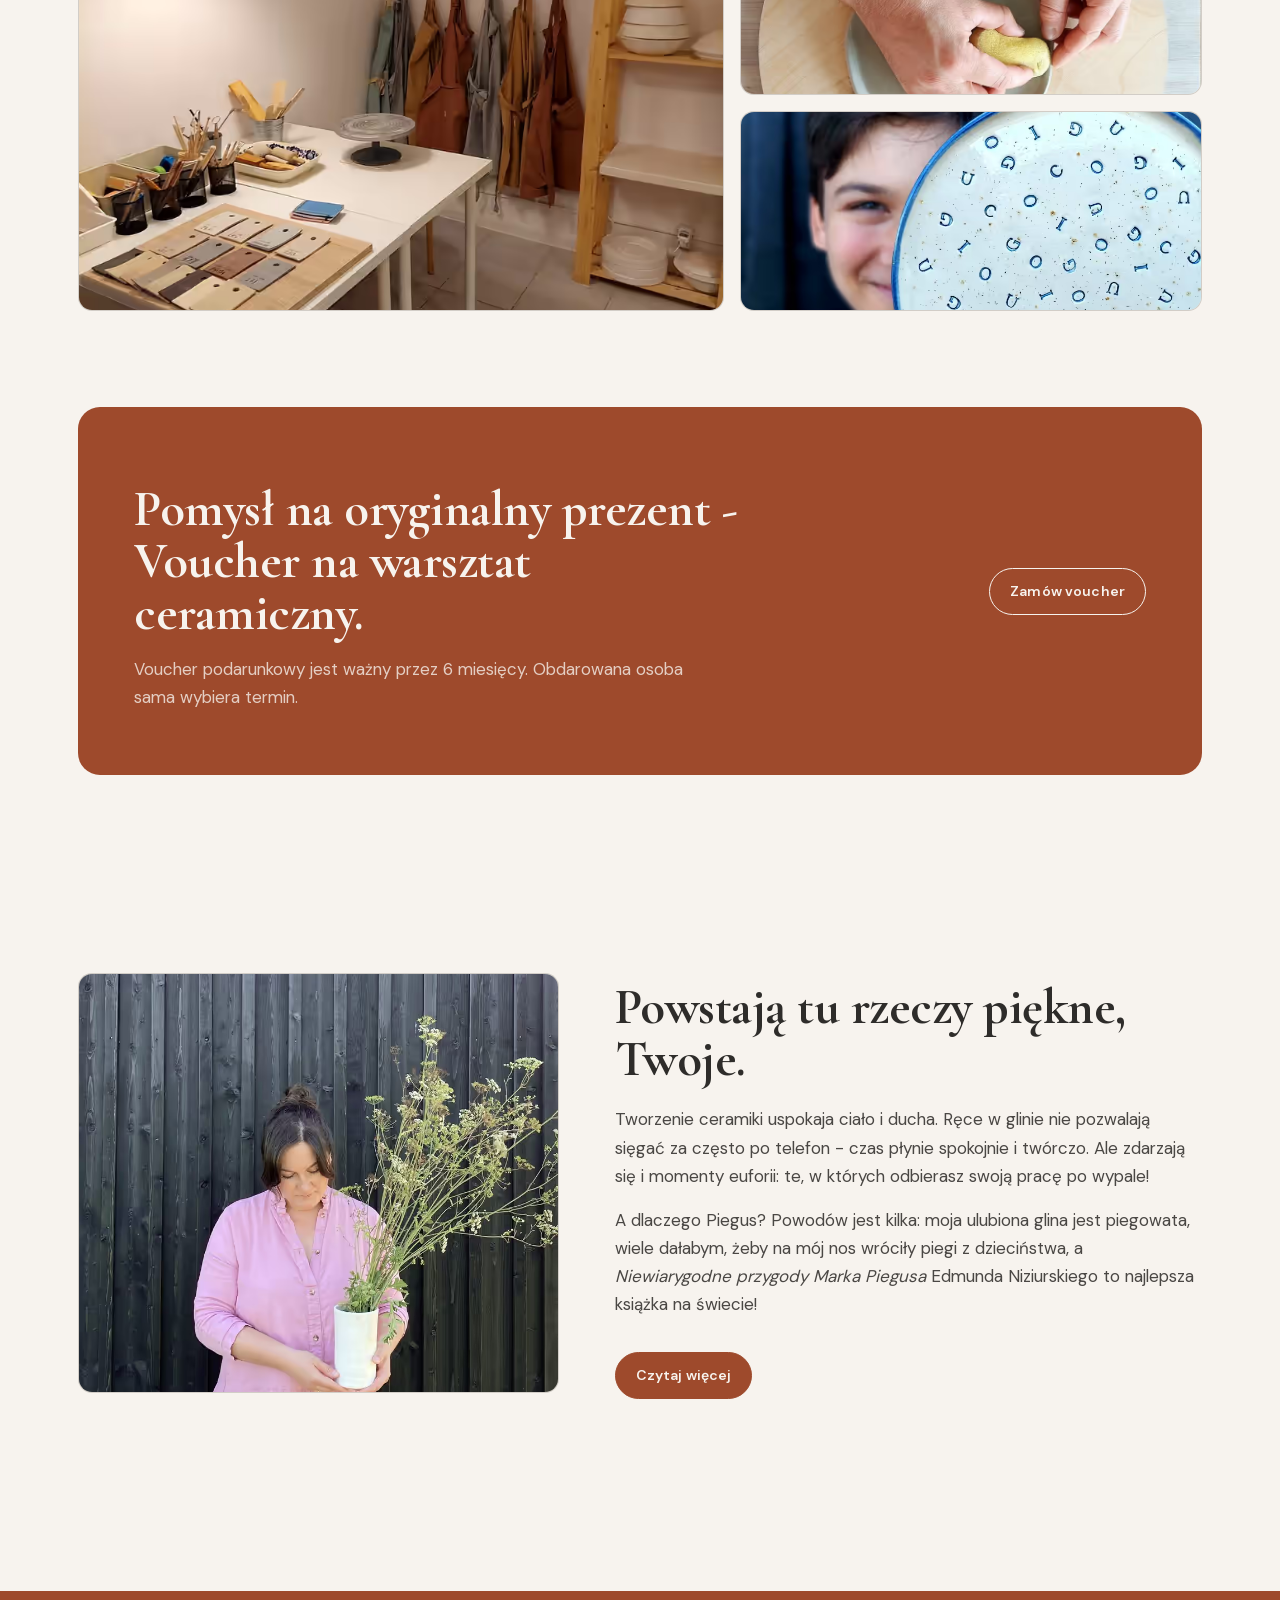
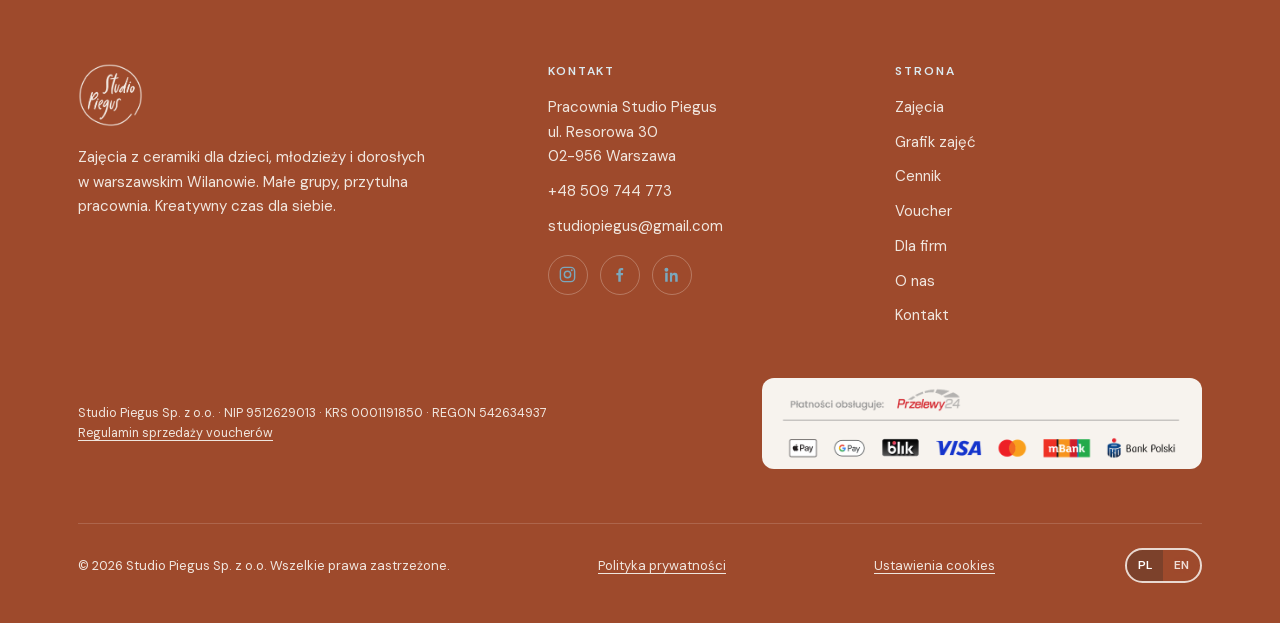
==== commit 0895a492: "SEO: krótsze tytuły i opisy stron; O nas: LinkedIn i dane założycielki, grupy 6-osobowe, plakietka i" ====
--- a/index.html
+++ b/index.html
@@ -6,13 +6,13 @@
 
 <meta name="viewport" content="width=device-width, initial-scale=1.0">
 <title>Studio Piegus – zajęcia z ceramiki w Wilanowie, Warszawa</title>
-<meta name="description" content="Kameralna pracownia ceramiki w warszawskim Wilanowie. Zajęcia regularne dla dzieci (7–14 lat), młodzieży i dorosłych w grupach do 6 osób, warsztaty jednorazowe, vouchery i warsztaty dla firm.">
+<meta name="description" content="Kameralna pracownia ceramiki w Wilanowie (Warszawa). Zajęcia dla dzieci od 7 lat, młodzieży i dorosłych, warsztaty jednorazowe, vouchery i oferta dla firm.">
 <link rel="canonical" href="https://studiopiegus.pl/">
 <meta property="og:type" content="website">
 <meta property="og:site_name" content="Studio Piegus">
 <meta property="og:locale" content="pl_PL">
 <meta property="og:title" content="Studio Piegus – zajęcia z ceramiki w Wilanowie, Warszawa">
-<meta property="og:description" content="Kameralna pracownia ceramiki w warszawskim Wilanowie. Zajęcia regularne dla dzieci (7–14 lat), młodzieży i dorosłych w grupach do 6 osób, warsztaty jednorazowe, vouchery i warsztaty dla firm.">
+<meta property="og:description" content="Kameralna pracownia ceramiki w Wilanowie (Warszawa). Zajęcia dla dzieci od 7 lat, młodzieży i dorosłych, warsztaty jednorazowe, vouchery i oferta dla firm.">
 <meta property="og:url" content="https://studiopiegus.pl/">
 <meta property="og:image" content="https://studiopiegus.pl/img/500dc858fc04.jpg">
 <meta name="twitter:card" content="summary_large_image">
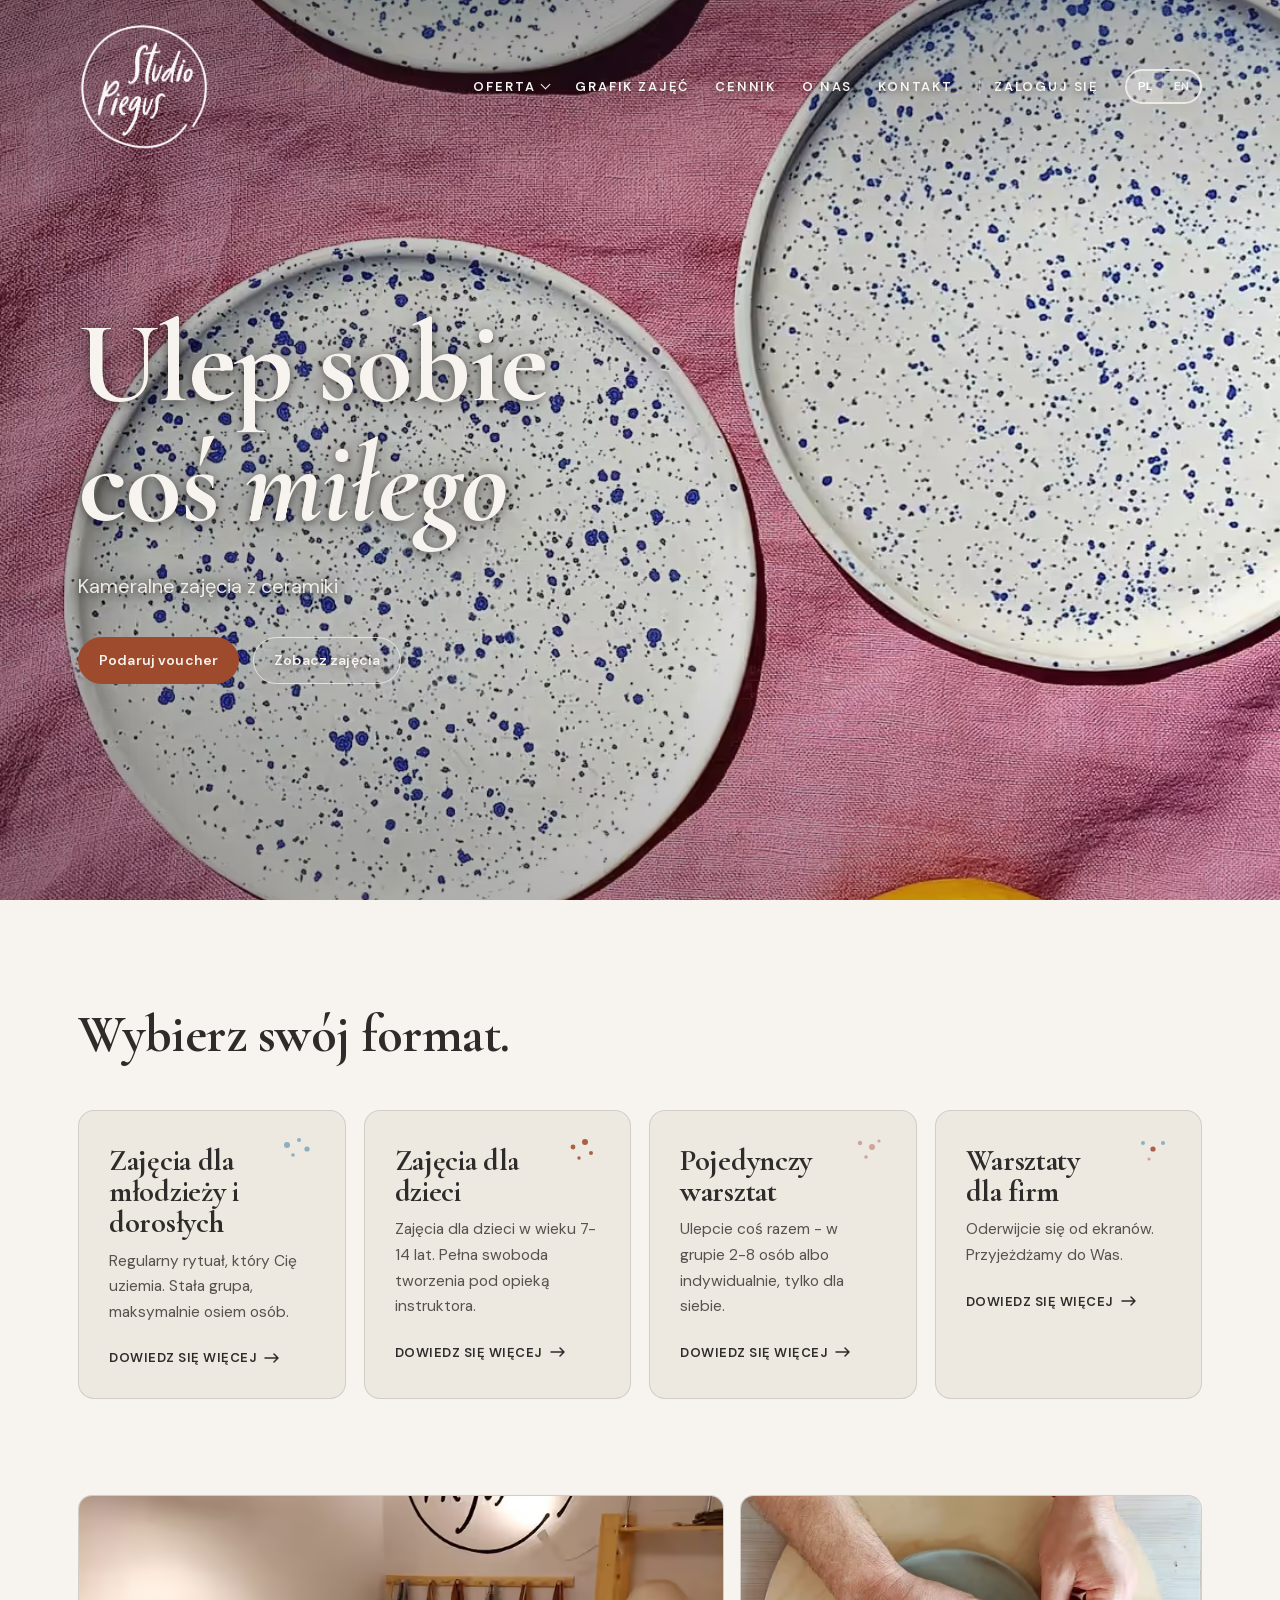
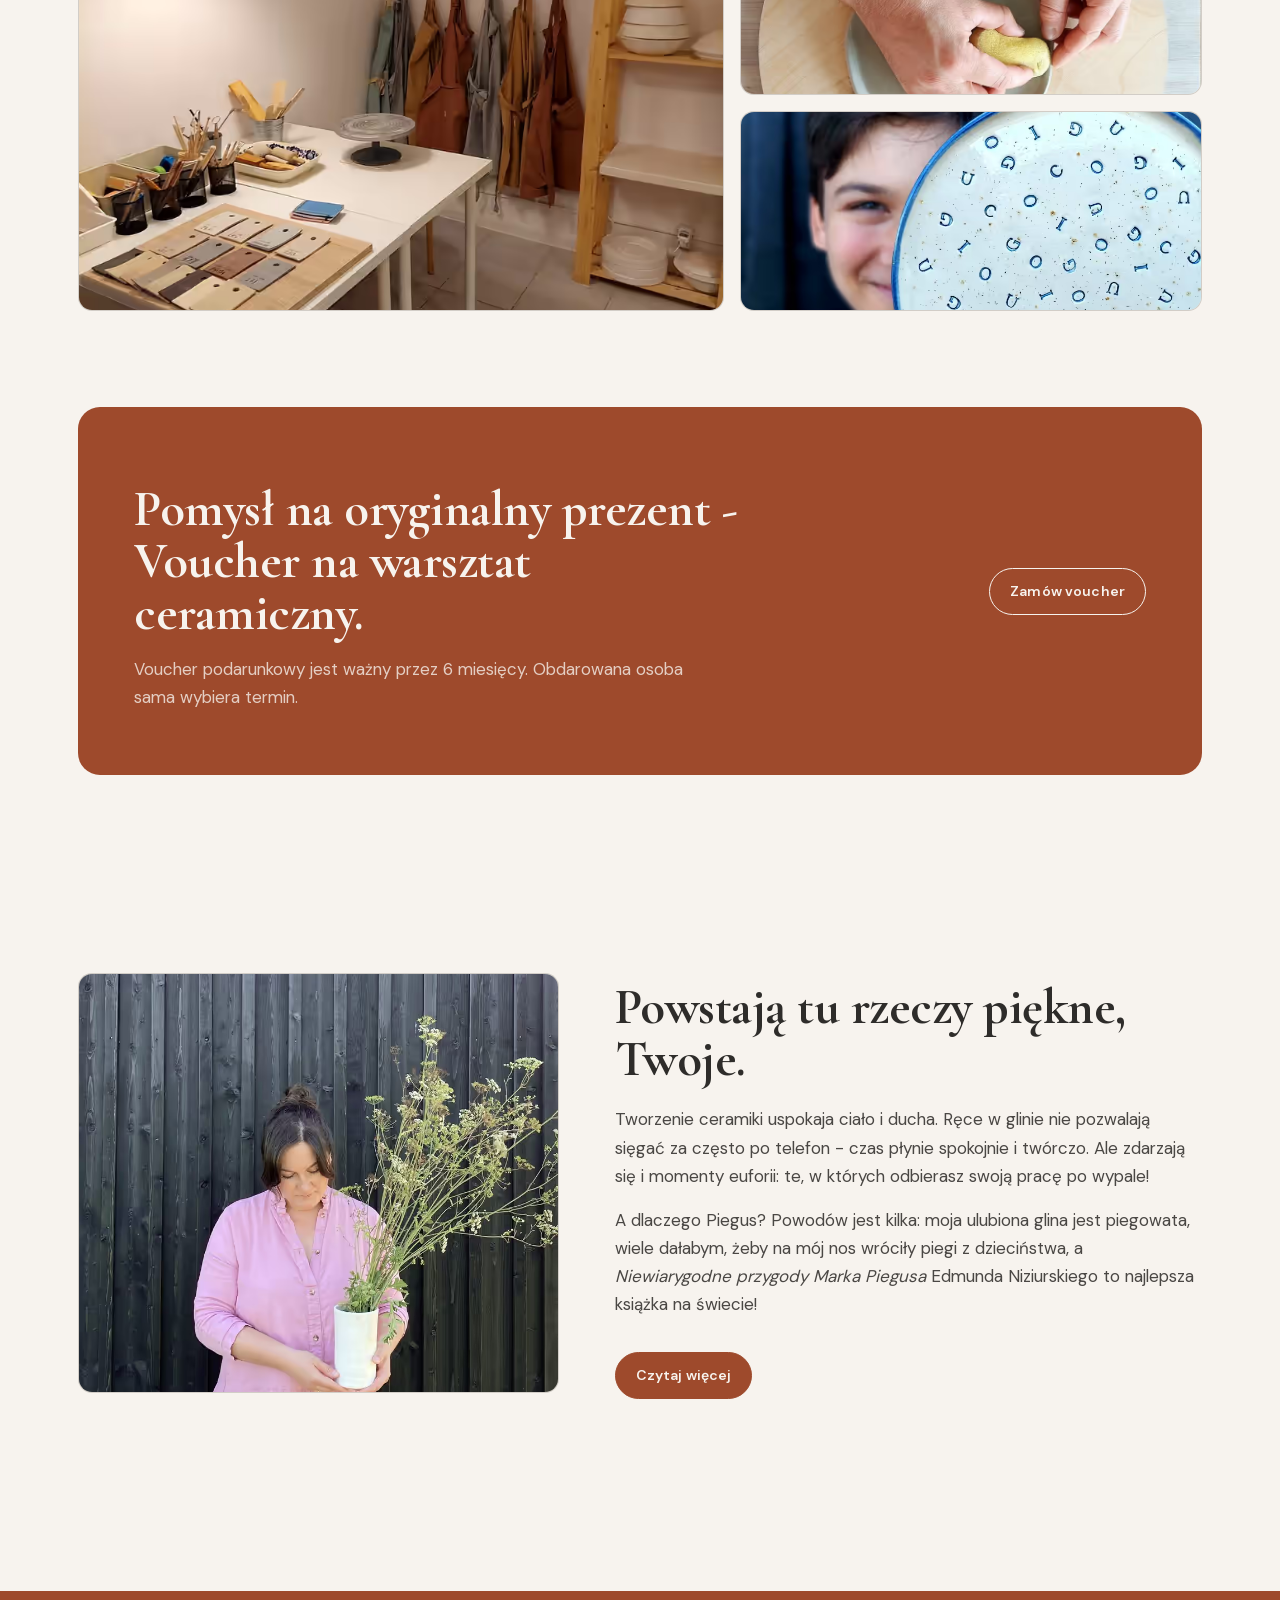
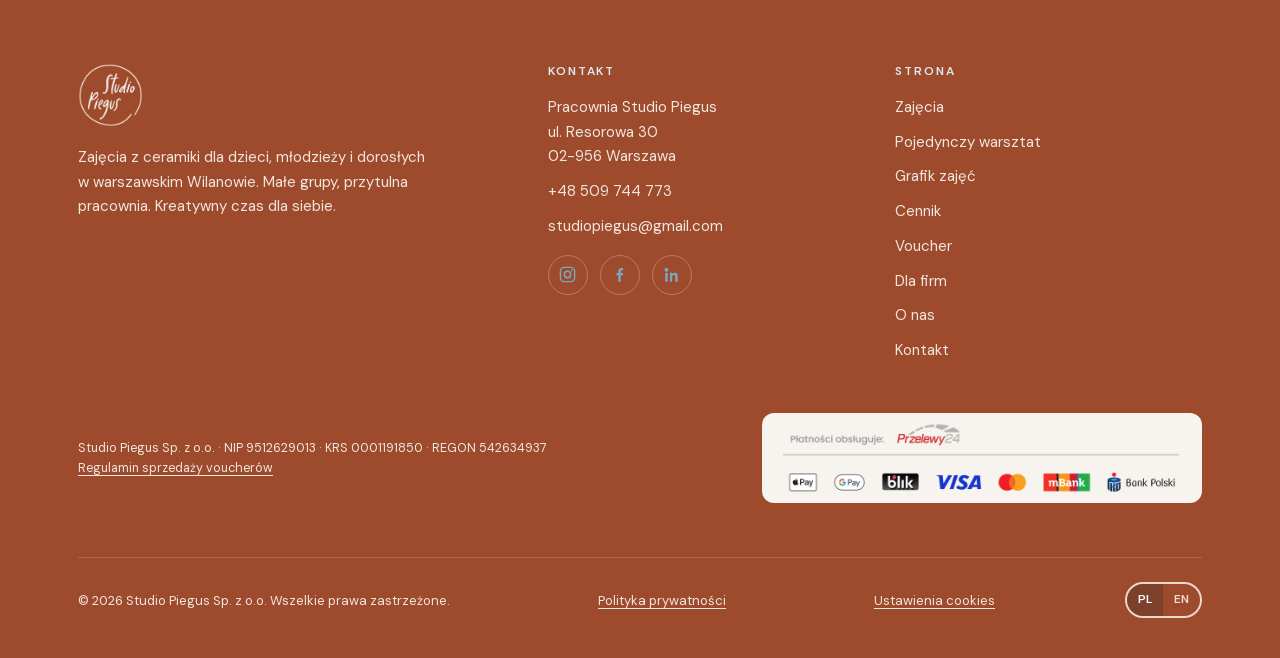
==== commit ac675535: "Menu „Oferta”, strona Pojedynczy warsztat, zespół na O nas, 33 opinie Google - Menu: rozwijana lista" ====
--- a/index.html
+++ b/index.html
@@ -410,12 +410,41 @@
     .burger{display:flex}
   }
   footer .foot-bottom .lang button.on{background:rgba(46,44,42,.3);color:#fff}
+
+  /* ---- menu „Oferta” (rozwijane po kliknięciu) ---- */
+  .dd{position:relative;display:flex;align-items:center}
+  .dd-t{font:inherit;font-size:14px;font-weight:500;letter-spacing:.01em;color:inherit;background:none;border:0;padding:4px 0;cursor:pointer;display:inline-flex;align-items:center;gap:7px;white-space:nowrap}
+  .dd-t::after{content:"";width:6px;height:6px;border-right:1.5px solid currentColor;border-bottom:1.5px solid currentColor;transform:translateY(-2px) rotate(45deg);transition:transform .2s}
+  .dd.open .dd-t::after{transform:translateY(1px) rotate(225deg)}
+  .dd-m{display:none;position:absolute;top:100%;left:-22px;margin-top:var(--dd-gap,24px);min-width:250px;padding:18px 22px 20px;background:rgba(247,243,238,.98);box-shadow:0 18px 30px -22px rgba(0,0,0,.45);border-radius:0 0 12px 12px;flex-direction:column;gap:15px}
+  .dd.open .dd-m{display:flex}
+  .nav .dd-m a{color:var(--ink)!important;text-shadow:none!important;white-space:nowrap}
+  .nav.solid{--dd-gap:17px}
+  body.foto .nav-links .dd-t{text-transform:uppercase;letter-spacing:.14em;font-size:13px;font-weight:600}
+  body.foto .nav:not(.solid):not(.dd-on) .dd-t{color:#F7F3EE;text-shadow:0 1px 7px rgba(20,16,14,.55)}
+  .nav.dd-on{background:rgba(247,243,238,.98);box-shadow:0 1px 0 var(--line)}
+  body.foto .nav.dd-on .nav-links a,body.foto .nav.dd-on .dd-t{color:var(--ink)!important;text-shadow:none!important}
+  body.foto .nav.dd-on .nav-links a::after{background:var(--ink)}
+  body.foto .nav.dd-on .brand img{filter:none}
+  body.foto .nav.dd-on .lang{border-color:rgba(46,44,42,.5);background:rgba(30,26,24,.6)}
+  .nav.dd-fast,.nav.dd-fast *{transition-duration:.08s!important}
+  .nav-links.open .dd{flex-direction:column;align-items:center}
+  .nav-links.open .dd-t{color:var(--ink)!important;text-shadow:none!important}
+  .nav-links.open .dd-m{position:static;margin:12px 0 2px;padding:12px 0 4px;min-width:0;width:240px;max-width:100%;background:none;box-shadow:none;border-radius:0;border-top:1px solid var(--line);border-bottom:1px solid var(--line);align-items:center;gap:14px}
+  .nav-links.open .dd-m a{font-size:12px!important;opacity:.85}
+  body.foto .nav .nav-links.open > a{text-shadow:none!important}
 </style>
+<!-- Google Consent Mode v2: stan domyślny (odmowa) przed Cookiebot -->
+<script data-cookieconsent="ignore">
+window.dataLayer=window.dataLayer||[];function gtag(){dataLayer.push(arguments);}
+gtag("consent","default",{ad_personalization:"denied",ad_storage:"denied",ad_user_data:"denied",analytics_storage:"denied",functionality_storage:"denied",personalization_storage:"denied",security_storage:"granted",wait_for_update:500});
+gtag("set","ads_data_redaction",true);
+</script>
 <!-- Cookiebot CMP -->
 <script id="Cookiebot" src="https://consent.cookiebot.com/uc.js" data-cbid="6dd742f5-c25e-4cb3-8c5d-858dd533b174" data-blockingmode="auto" type="text/javascript"></script>
 <!-- End Cookiebot CMP -->
 <!-- Google Tag Manager -->
-<script>(function(w,d,s,l,i){w[l]=w[l]||[];w[l].push({'gtm.start':
+<script data-cookieconsent="ignore">(function(w,d,s,l,i){w[l]=w[l]||[];w[l].push({'gtm.start':
 new Date().getTime(),event:'gtm.js'});var f=d.getElementsByTagName(s)[0],
 j=d.createElement(s),dl=l!='dataLayer'?'&l='+l:'';j.async=true;j.src=
 'https://www.googletagmanager.com/gtm.js?id='+i+dl;f.parentNode.insertBefore(j,f);
@@ -437,11 +466,17 @@
     </a>
     <button class="burger" id="burger" aria-label="Menu"><span></span><span></span><span></span></button>
     <div class="nav-links" id="navlinks">
-      <a href="zajecia.html" data-pl="Zajęcia" data-en="Classes">Zajęcia</a>
+      <div class="dd" id="ddOferta">
+        <button type="button" class="dd-t" aria-expanded="false" aria-controls="ddOfertaMenu" data-pl="Oferta" data-en="Offer">Oferta</button>
+        <div class="dd-m" id="ddOfertaMenu">
+          <a href="zajecia.html" data-pl="Zajęcia regularne" data-en="Regular classes">Zajęcia regularne</a>
+          <a href="warsztaty.html" data-pl="Pojedynczy warsztat" data-en="Single workshop">Pojedynczy warsztat</a>
+          <a href="dla-firm.html" data-pl="Warsztaty dla firm" data-en="Corporate workshops">Warsztaty dla firm</a>
+          <a href="voucher.html" data-pl="Voucher prezentowy" data-en="Gift voucher">Voucher prezentowy</a>
+        </div>
+      </div>
       <a href="zajecia.html#harmonogram" data-pl="Grafik zajęć" data-en="Timetable">Grafik zajęć</a>
       <a href="cennik.html" data-pl="Cennik" data-en="Pricing">Cennik</a>
-      <a href="voucher.html" data-pl="Voucher" data-en="Gift voucher">Voucher</a>
-      <a href="dla-firm.html" data-pl="Dla firm" data-en="Corporate">Dla firm</a>
       <a href="o-nas.html" data-pl="O nas" data-en="About">O nas</a>
       <a href="kontakt.html" data-pl="Kontakt" data-en="Contact">Kontakt</a>
       <a href="https://clayboard.studiopiegus.pl/" class="nav-login" target="_blank" rel="noopener" data-pl="Zaloguj się" data-en="Log in">Zaloguj się</a>
@@ -496,7 +531,7 @@
         <svg class="dotcluster" viewBox="0 0 54 54" aria-hidden="true"><circle cx="16" cy="14" r="2.2" fill="#C9998F"/><circle cx="28" cy="18" r="3" fill="#C9998F"/><circle cx="22" cy="28" r="1.8" fill="#C9998F"/><circle cx="35" cy="12" r="1.6" fill="#C9998F"/></svg>
         <h3 data-pl="Pojedynczy warsztat" data-en="Single workshop">Pojedynczy warsztat</h3>
         <p data-pl="Ulepcie coś razem - w grupie 2-8 osób albo indywidualnie, tylko dla siebie." data-en="Make something together - in a group of 2-8, or one-to-one, just for you.">Ulepcie coś razem - w grupie 2-8 osób albo indywidualnie, tylko dla siebie.</p>
-        <a class="more" href="zajecia.html#sesje"><span data-pl="Dowiedz się więcej" data-en="Learn more">Dowiedz się więcej</span><span class="sr-only" data-pl=" o pojedynczym warsztacie" data-en=" about single workshops"> o pojedynczym warsztacie</span> <svg width="16" height="10" viewBox="0 0 16 10" fill="none"><path d="M1 5h13M10 1l4 4-4 4" stroke="currentColor" stroke-width="1.5" stroke-linecap="round" stroke-linejoin="round"/></svg></a>
+        <a class="more" href="warsztaty.html"><span data-pl="Dowiedz się więcej" data-en="Learn more">Dowiedz się więcej</span><span class="sr-only" data-pl=" o pojedynczym warsztacie" data-en=" about single workshops"> o pojedynczym warsztacie</span> <svg width="16" height="10" viewBox="0 0 16 10" fill="none"><path d="M1 5h13M10 1l4 4-4 4" stroke="currentColor" stroke-width="1.5" stroke-linecap="round" stroke-linejoin="round"/></svg></a>
       </article>
       <article class="tile reveal">
         <svg class="dotcluster" viewBox="0 0 54 54" aria-hidden="true"><circle cx="14" cy="14" r="2" fill="#7BA7BC"/><circle cx="24" cy="20" r="2.6" fill="#9E4A2C"/><circle cx="34" cy="14" r="2" fill="#7BA7BC"/><circle cx="20" cy="30" r="1.6" fill="#C9998F"/></svg>
@@ -582,6 +617,7 @@
       <div class="foot-col">
         <h2 data-pl="Strona" data-en="Site">Strona</h2>
         <a href="zajecia.html" data-pl="Zajęcia" data-en="Classes">Zajęcia</a>
+        <a href="warsztaty.html" data-pl="Pojedynczy warsztat" data-en="Single workshop">Pojedynczy warsztat</a>
         <a href="zajecia.html#harmonogram" data-pl="Grafik zajęć" data-en="Timetable">Grafik zajęć</a>
         <a href="cennik.html" data-pl="Cennik" data-en="Pricing">Cennik</a>
         <a href="voucher.html" data-pl="Voucher" data-en="Gift voucher">Voucher</a>
@@ -699,5 +735,17 @@
 /* Analytics: kliknięcia w telefon i e-mail jako zdarzenia GTM (bez danych osobowych) */
 (function(){window.dataLayer=window.dataLayer||[];document.addEventListener('click',function(e){var a=e.target&&e.target.closest?e.target.closest('a[href^="tel:"],a[href^="mailto:"]'):null;if(!a)return;window.dataLayer.push({event:a.getAttribute('href').indexOf('tel:')===0?'click_phone':'click_email',link_location:a.closest('footer')?'footer':'page'});});})();
 </script>
+<script>
+/* menu „Oferta”: otwieranie po kliknięciu, zamykanie: klik poza, Esc, ☰ */
+(function(){var d=document.getElementById('ddOferta');if(!d)return;
+var t=d.querySelector('.dd-t'),nav=document.getElementById('nav'),links=document.getElementById('navlinks'),bg=document.getElementById('burger');
+function set(o){d.classList.toggle('open',o);t.setAttribute('aria-expanded',o?'true':'false');
+ if(o&&!links.classList.contains('open')){nav.classList.add('dd-on')}
+ else if(nav.classList.contains('dd-on')){nav.classList.add('dd-fast');nav.classList.remove('dd-on');setTimeout(function(){nav.classList.remove('dd-fast')},160)}}
+t.addEventListener('click',function(e){e.stopPropagation();set(!d.classList.contains('open'))});
+document.addEventListener('click',function(e){if(!d.contains(e.target))set(false)});
+document.addEventListener('keydown',function(e){if(e.key==='Escape'&&d.classList.contains('open')){set(false);t.focus()}});
+if(bg)bg.addEventListener('click',function(){set(false)});})();
+</script>
 </body>
 </html>
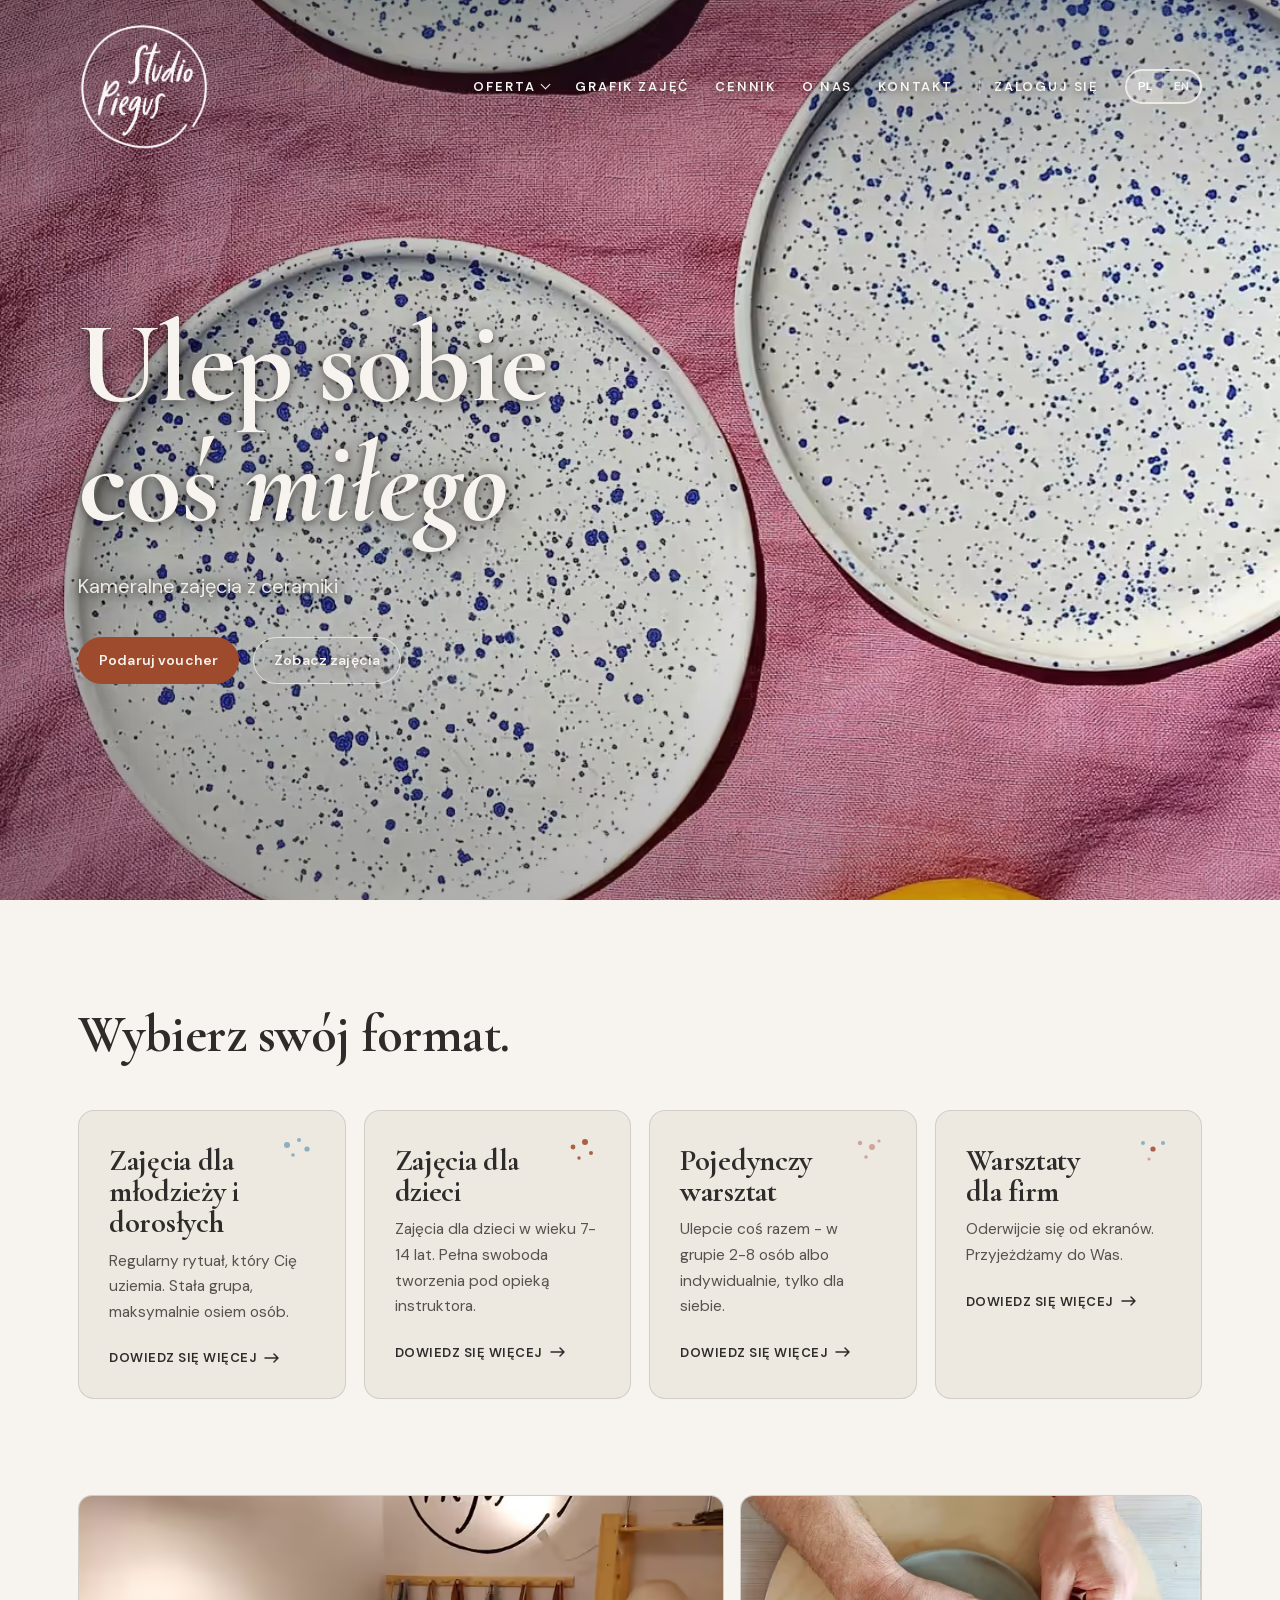
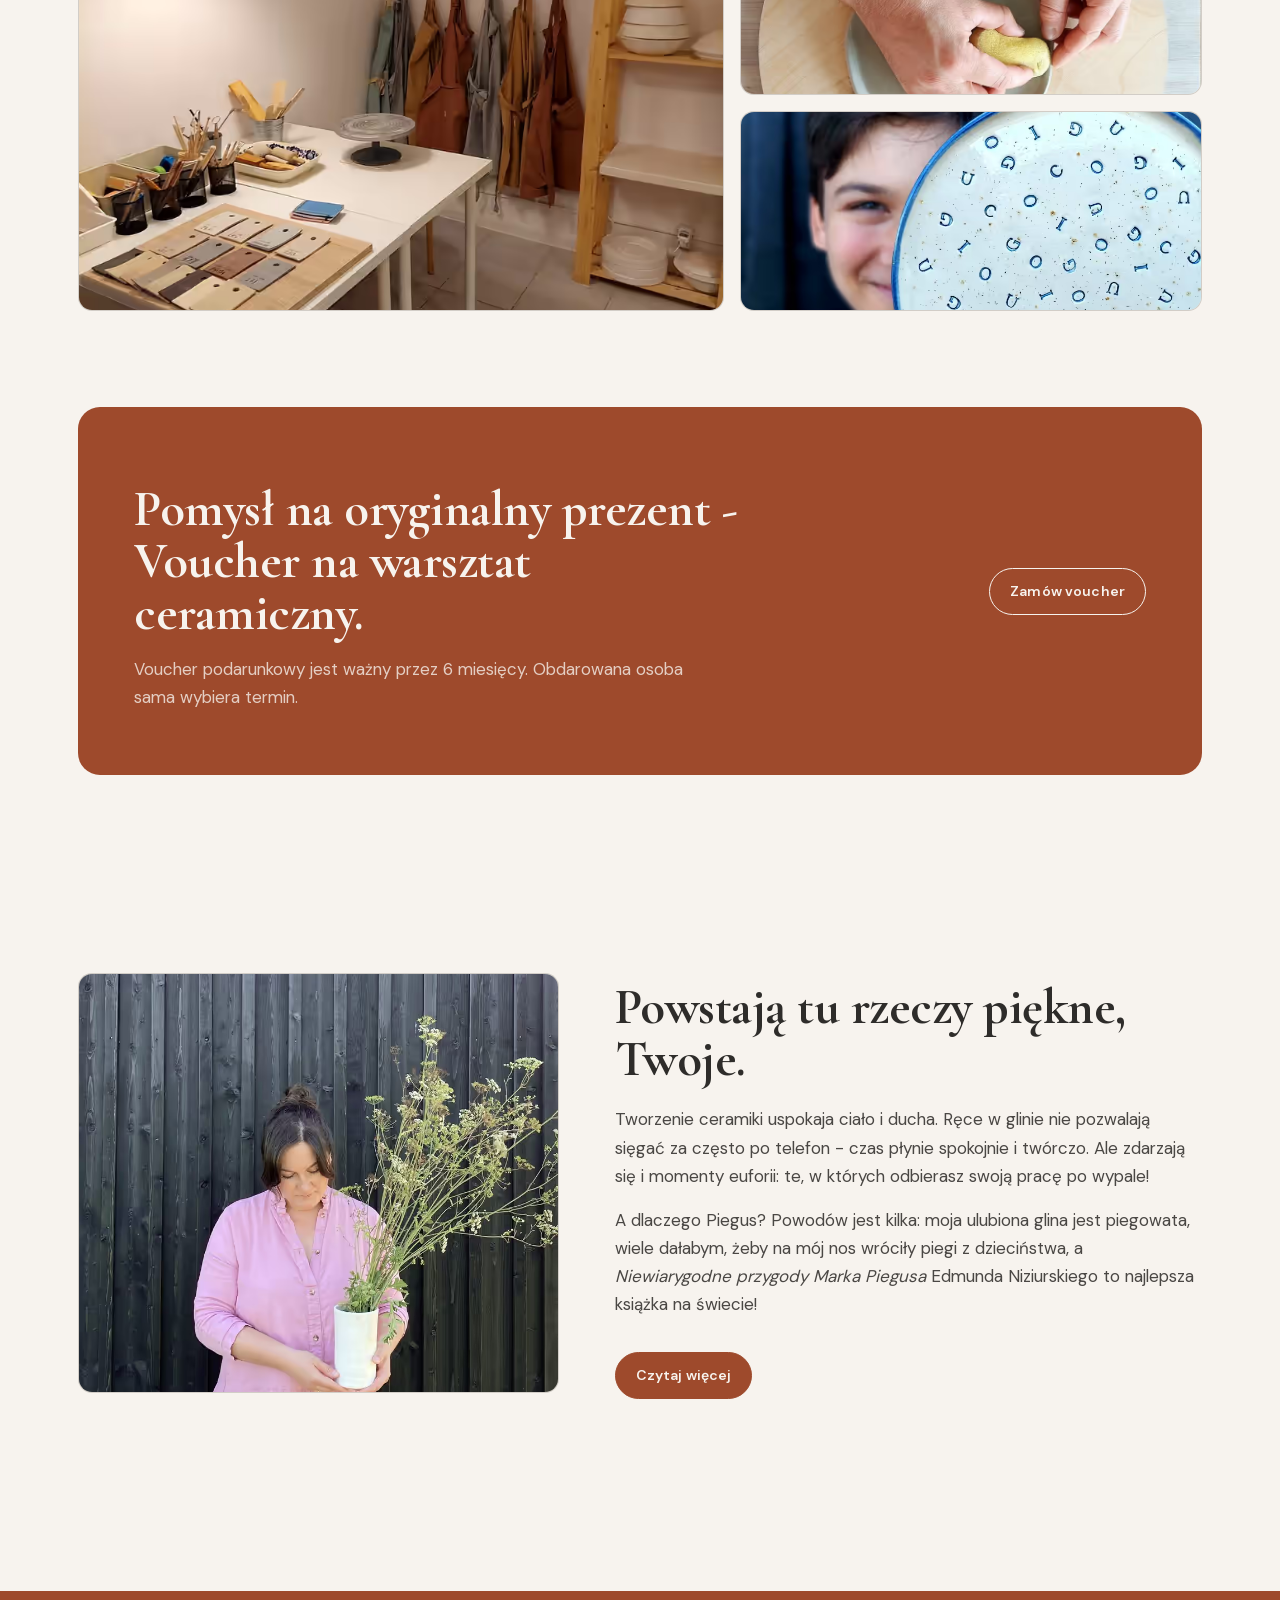
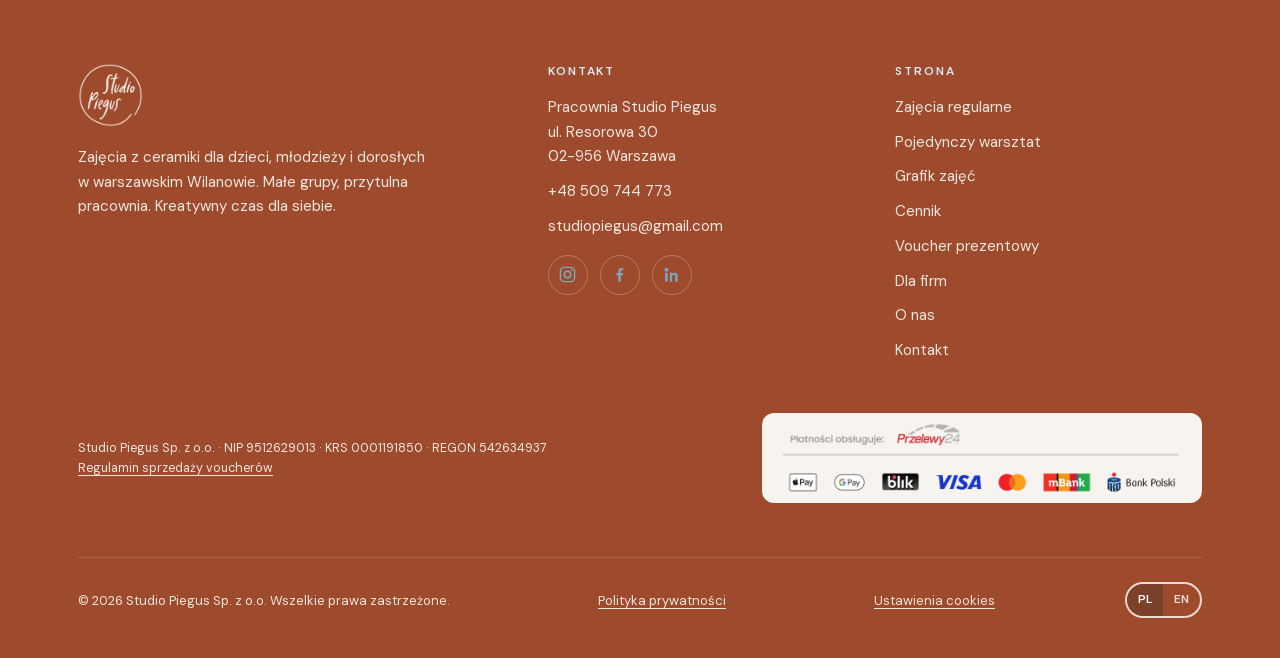
==== commit a4cb04ed: "Stopka: Zajęcia regularne, Voucher prezentowy Co-Authored-By: Claude Opus 5.5 <noreply@anthropic.com" ====
--- a/index.html
+++ b/index.html
@@ -616,11 +616,11 @@
       </div>
       <div class="foot-col">
         <h2 data-pl="Strona" data-en="Site">Strona</h2>
-        <a href="zajecia.html" data-pl="Zajęcia" data-en="Classes">Zajęcia</a>
+        <a href="zajecia.html" data-pl="Zajęcia regularne" data-en="Regular classes">Zajęcia regularne</a>
         <a href="warsztaty.html" data-pl="Pojedynczy warsztat" data-en="Single workshop">Pojedynczy warsztat</a>
         <a href="zajecia.html#harmonogram" data-pl="Grafik zajęć" data-en="Timetable">Grafik zajęć</a>
         <a href="cennik.html" data-pl="Cennik" data-en="Pricing">Cennik</a>
-        <a href="voucher.html" data-pl="Voucher" data-en="Gift voucher">Voucher</a>
+        <a href="voucher.html" data-pl="Voucher prezentowy" data-en="Gift voucher">Voucher prezentowy</a>
         <a href="dla-firm.html" data-pl="Dla firm" data-en="Corporate">Dla firm</a>
         <a href="o-nas.html" data-pl="O nas" data-en="About">O nas</a>
         <a href="kontakt.html" data-pl="Kontakt" data-en="Contact">Kontakt</a>
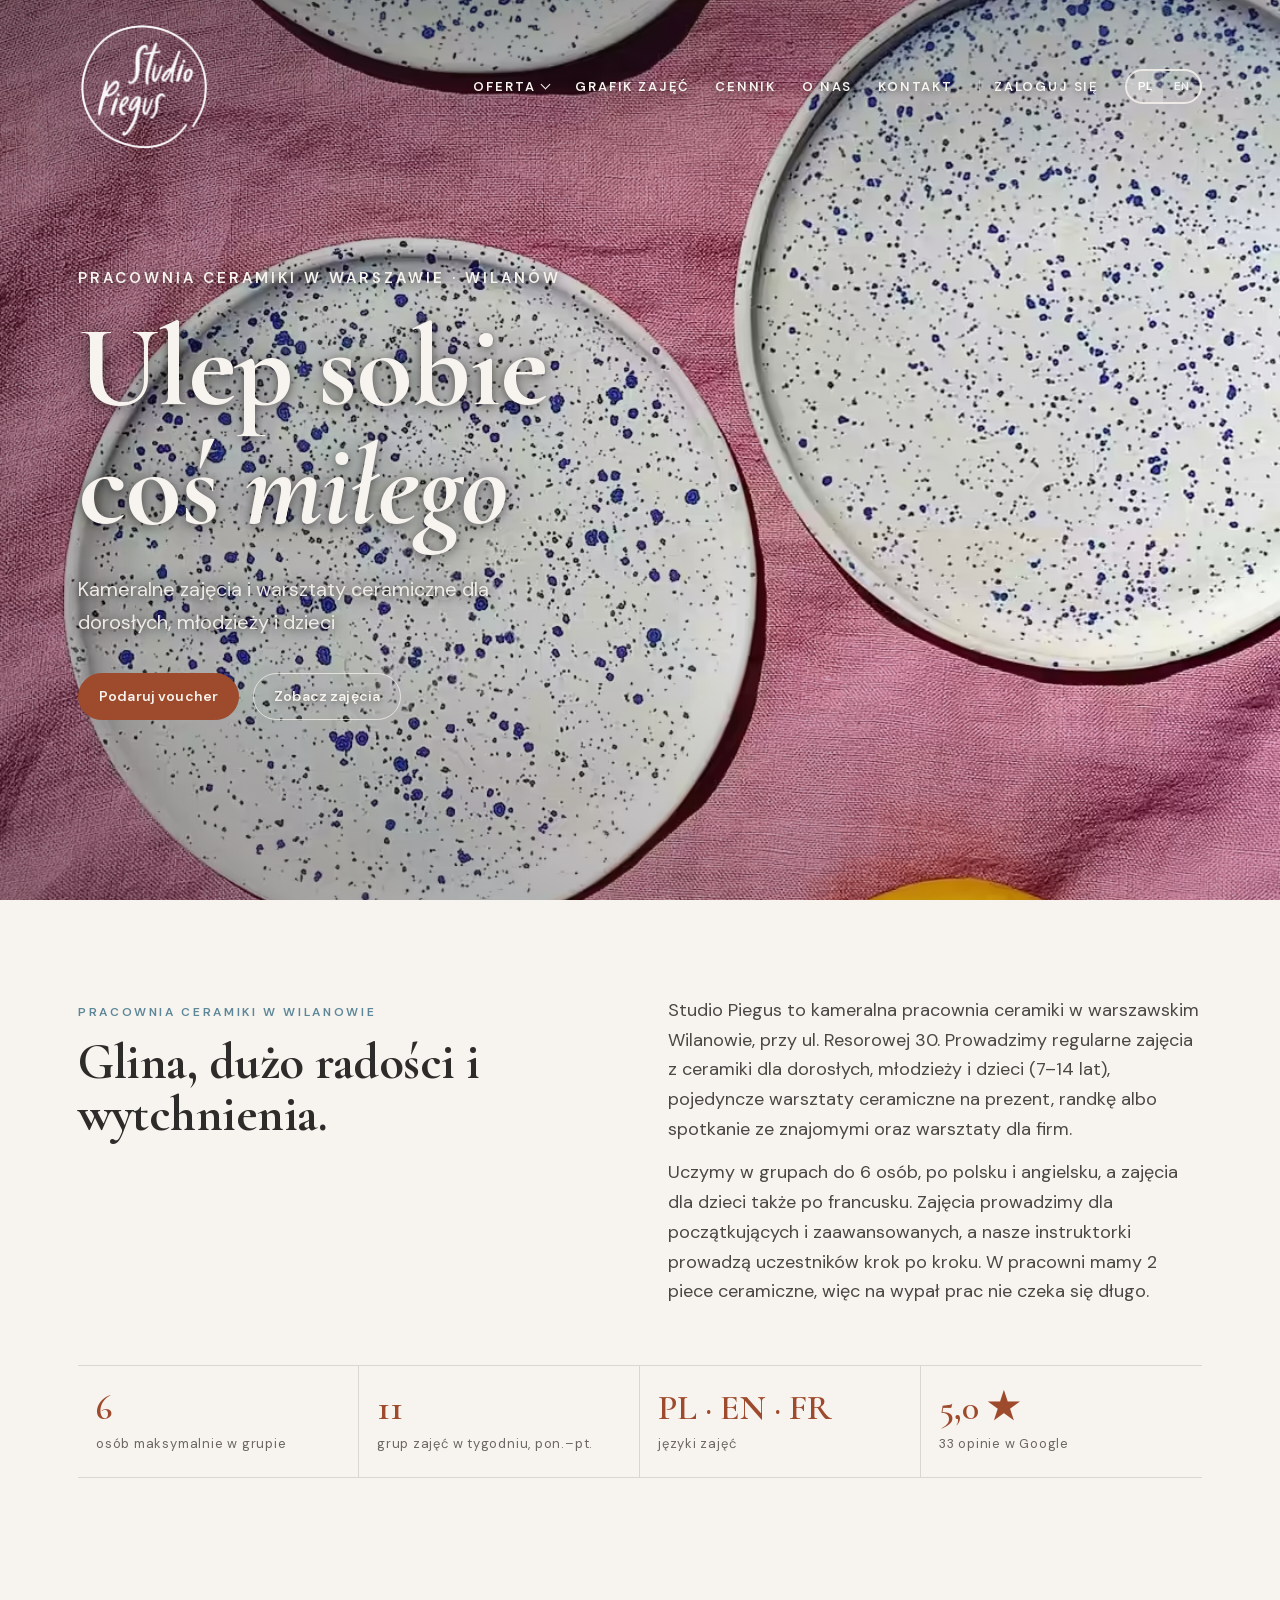
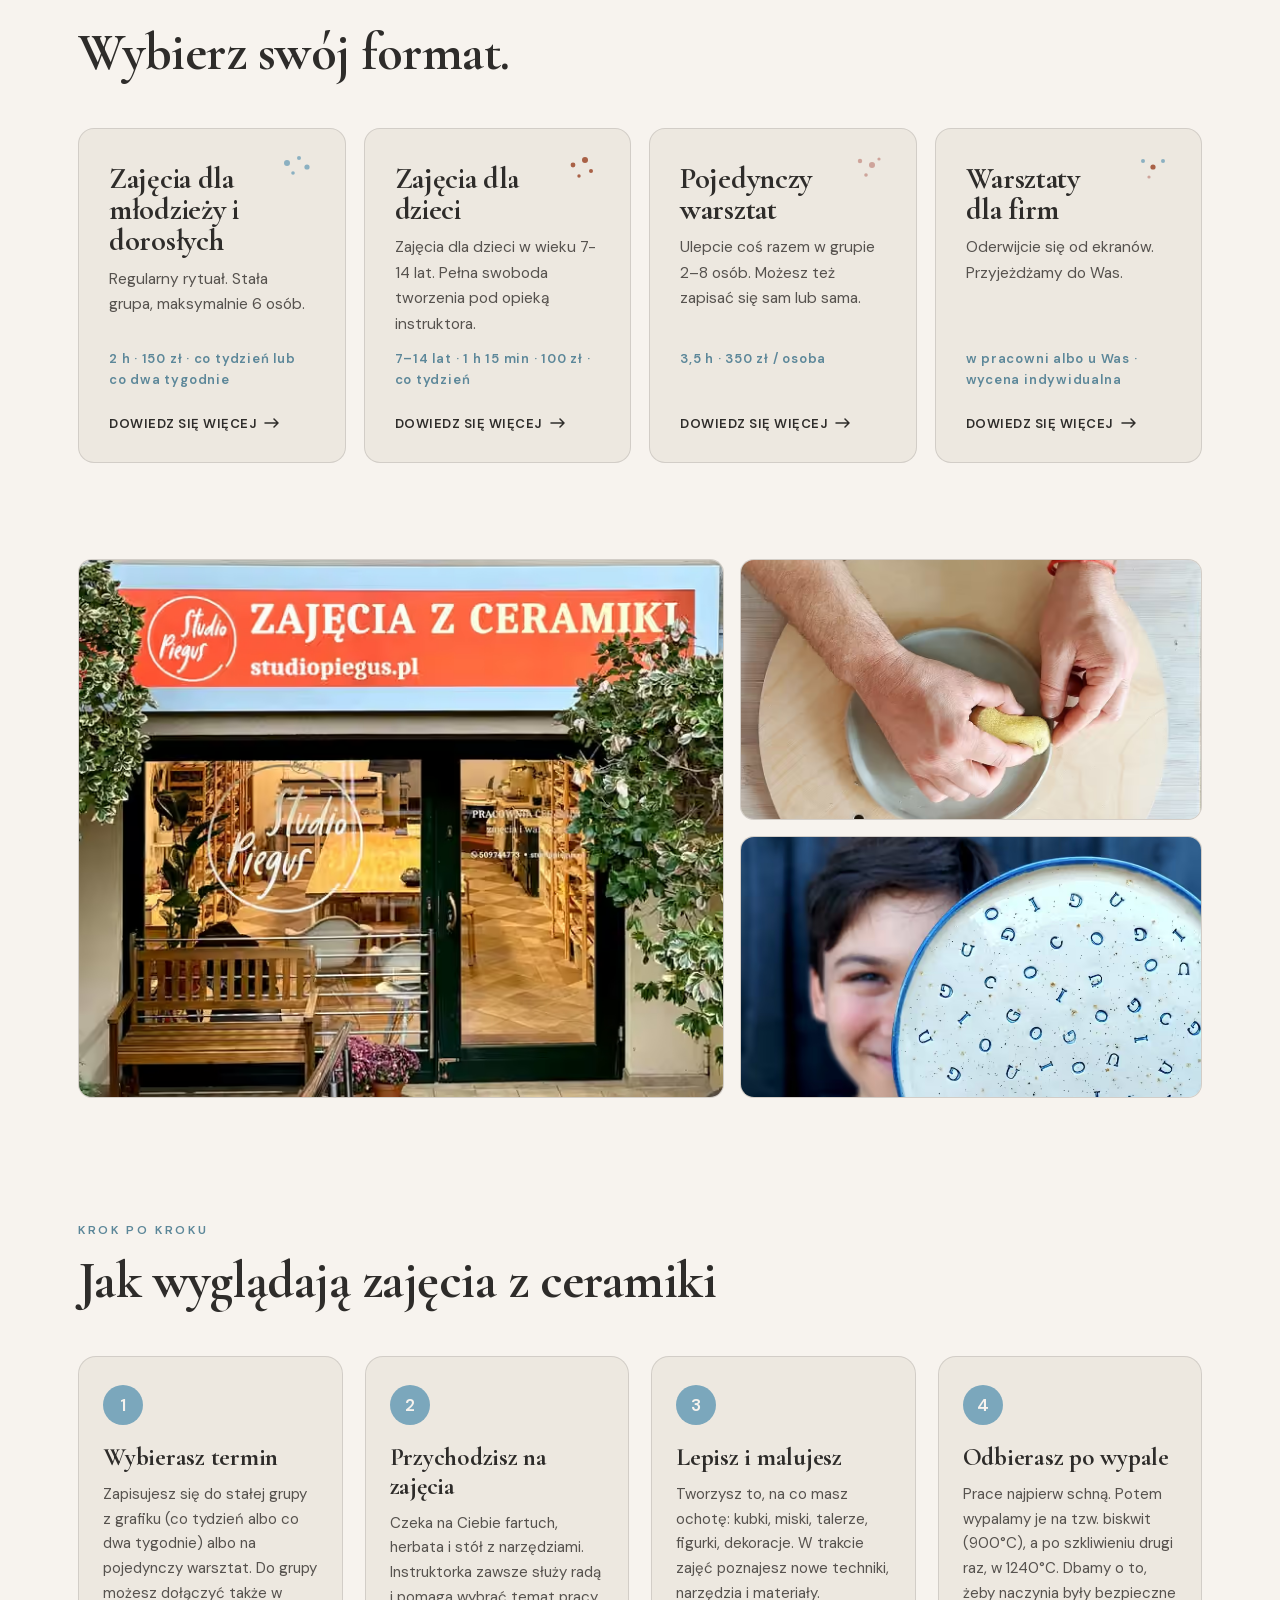
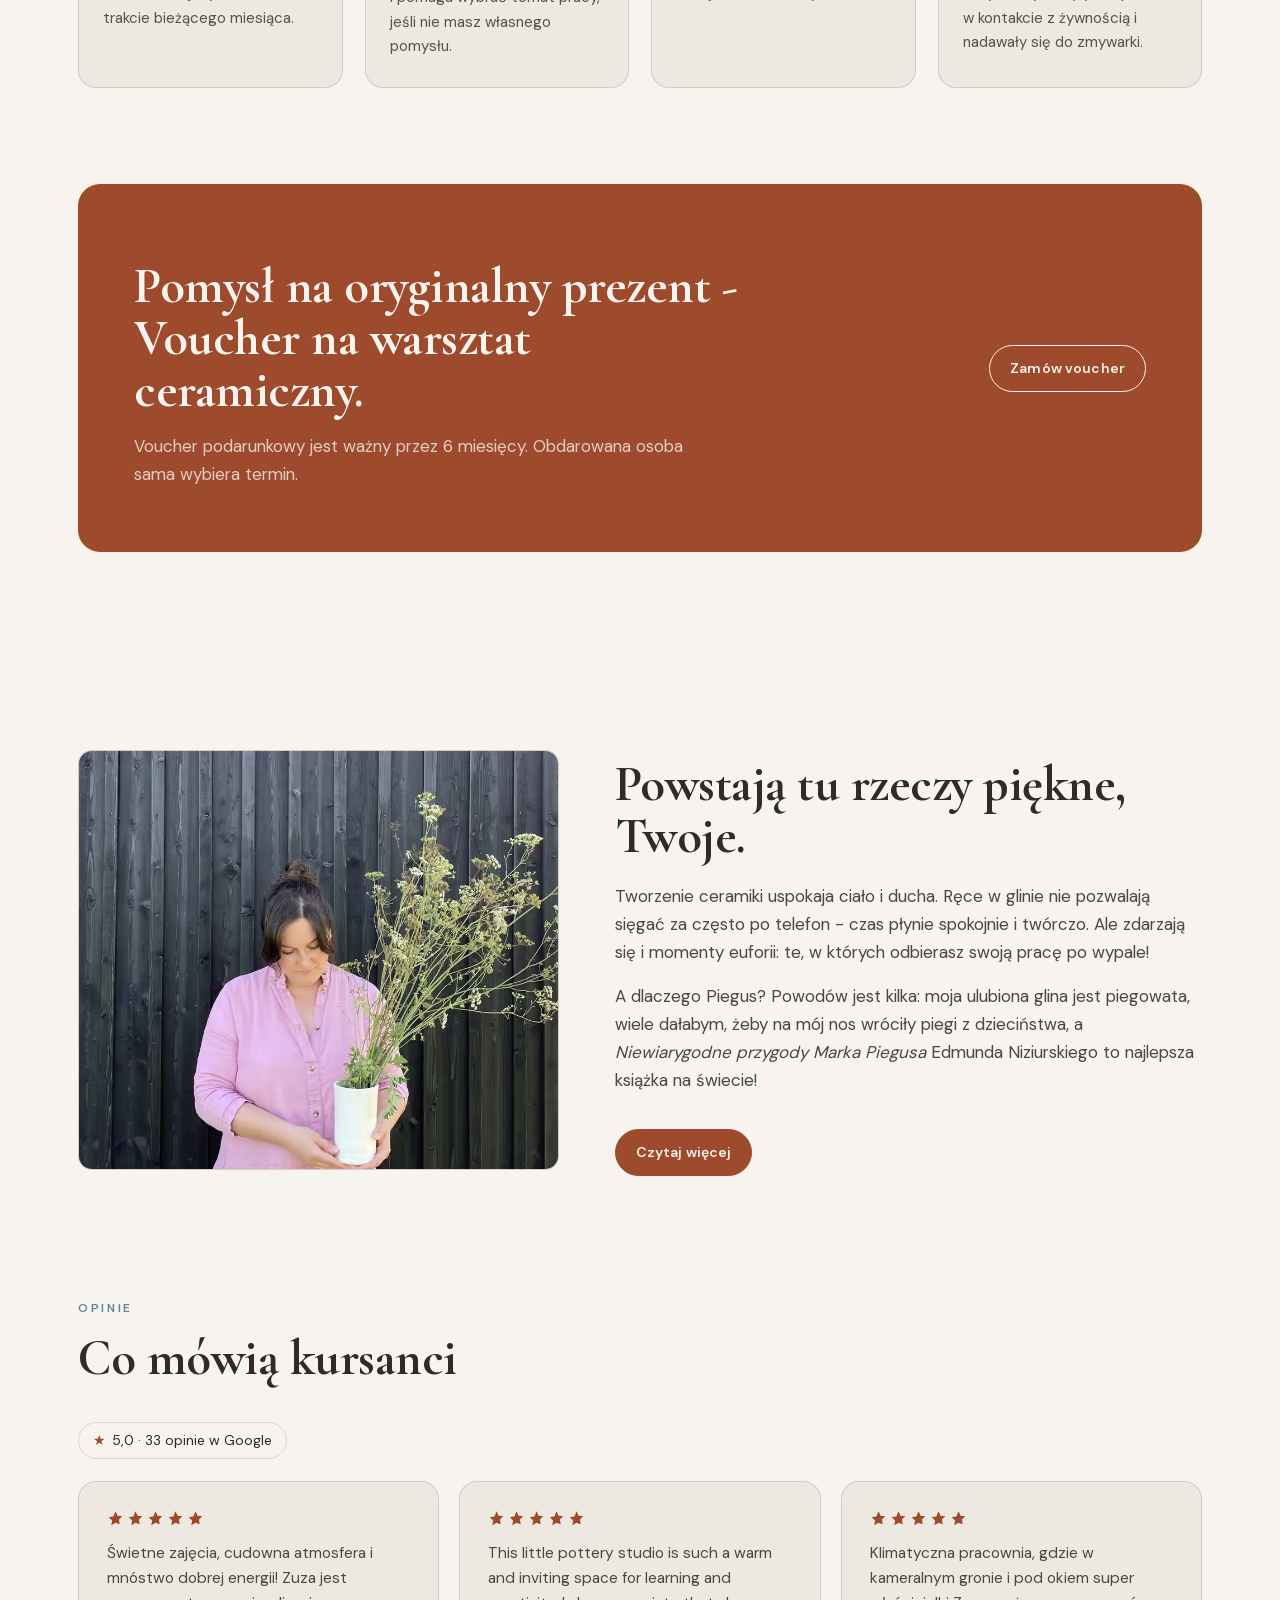
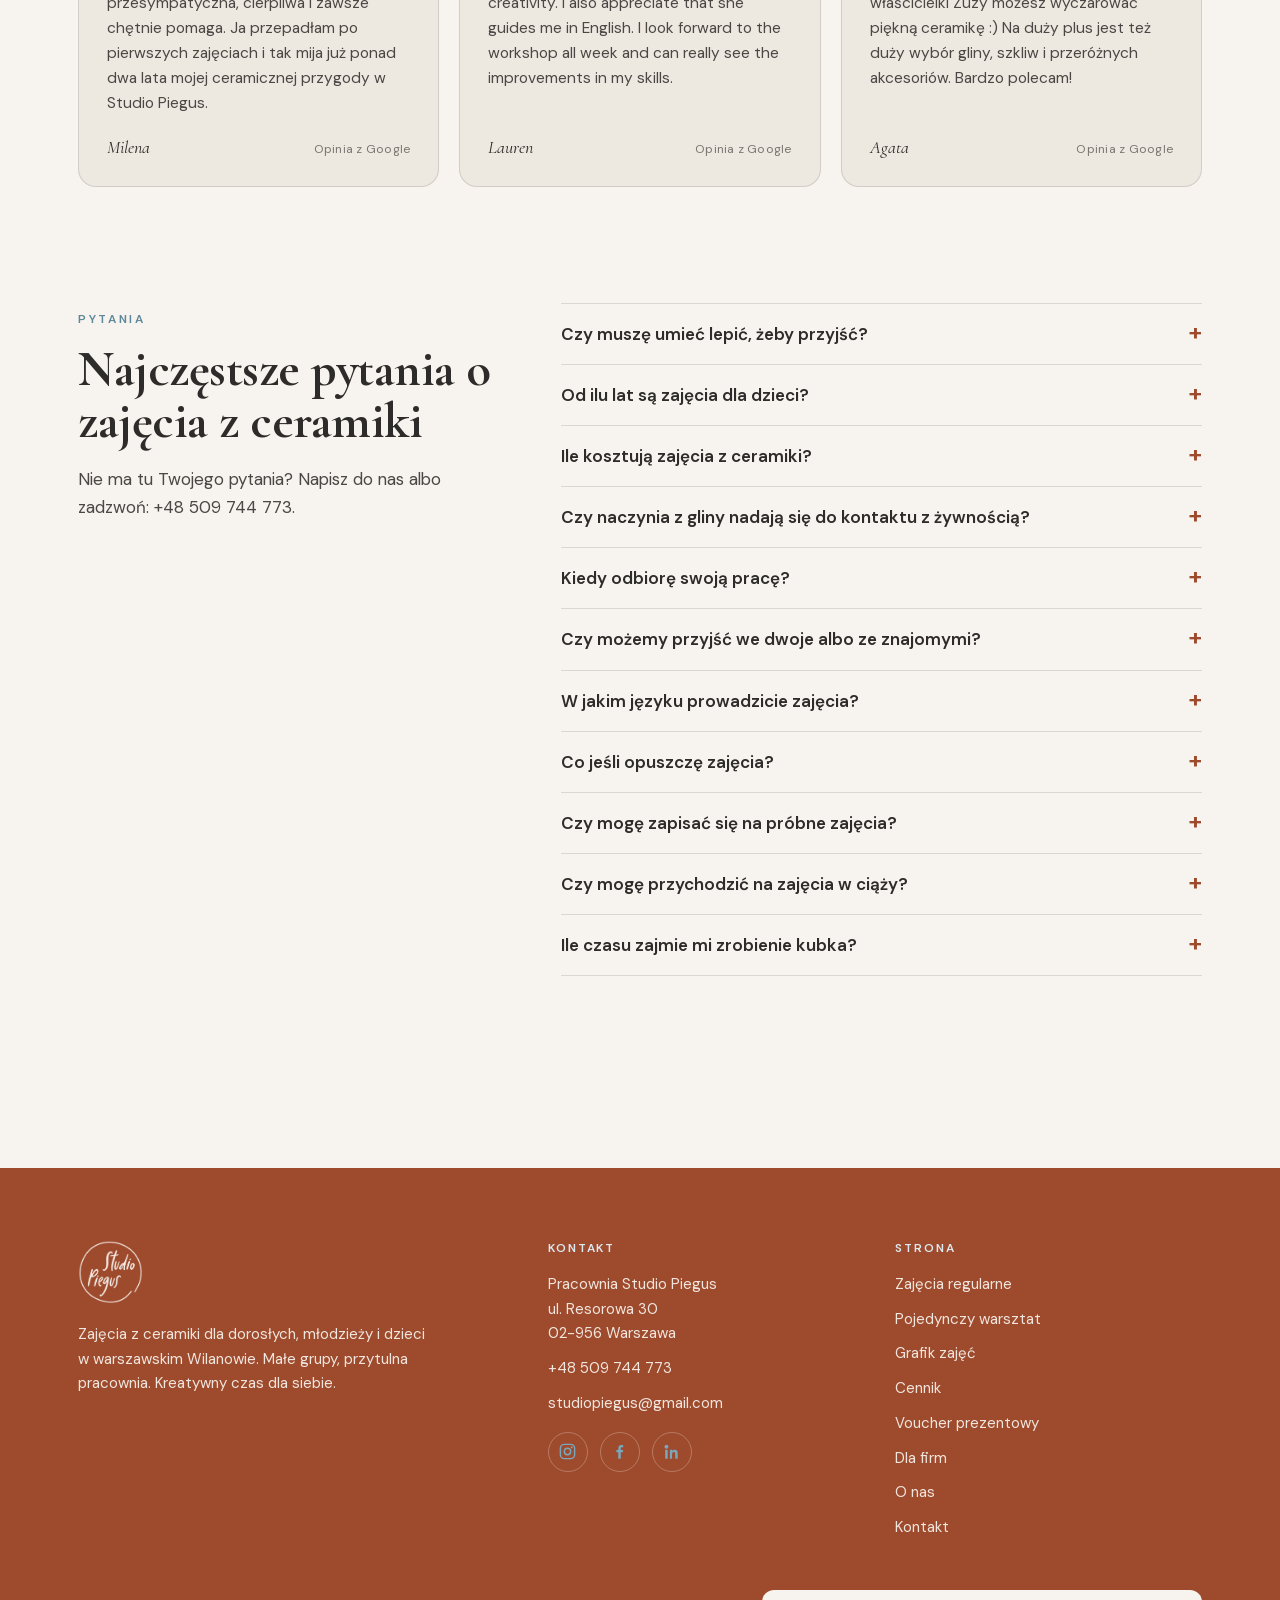
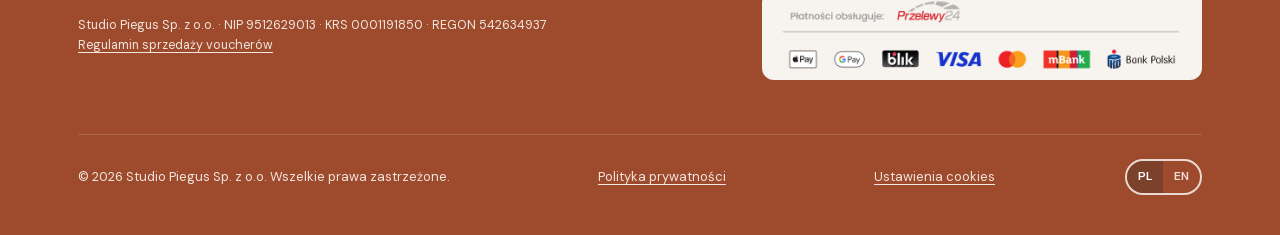
==== commit 4fadfdbe: "SEO: nagłówki z frazami, rozbudowa strony głównej, warsztat 2–8 osób, kolejność grup - linia z frazą" ====
--- a/index.html
+++ b/index.html
@@ -6,13 +6,13 @@
 
 <meta name="viewport" content="width=device-width, initial-scale=1.0">
 <title>Studio Piegus – zajęcia z ceramiki w Wilanowie, Warszawa</title>
-<meta name="description" content="Kameralna pracownia ceramiki w Wilanowie (Warszawa). Zajęcia dla dzieci od 7 lat, młodzieży i dorosłych, warsztaty jednorazowe, vouchery i oferta dla firm.">
+<meta name="description" content="Kameralna pracownia ceramiki w Wilanowie (Warszawa). Zajęcia dla dorosłych, młodzieży i dzieci od 7 lat, warsztaty jednorazowe, vouchery i oferta dla firm.">
 <link rel="canonical" href="https://studiopiegus.pl/">
 <meta property="og:type" content="website">
 <meta property="og:site_name" content="Studio Piegus">
 <meta property="og:locale" content="pl_PL">
 <meta property="og:title" content="Studio Piegus – zajęcia z ceramiki w Wilanowie, Warszawa">
-<meta property="og:description" content="Kameralna pracownia ceramiki w Wilanowie (Warszawa). Zajęcia dla dzieci od 7 lat, młodzieży i dorosłych, warsztaty jednorazowe, vouchery i oferta dla firm.">
+<meta property="og:description" content="Kameralna pracownia ceramiki w Wilanowie (Warszawa). Zajęcia dla dorosłych, młodzieży i dzieci od 7 lat, warsztaty jednorazowe, vouchery i oferta dla firm.">
 <meta property="og:url" content="https://studiopiegus.pl/">
 <meta property="og:image" content="https://studiopiegus.pl/img/500dc858fc04.jpg">
 <meta name="twitter:card" content="summary_large_image">
@@ -43,7 +43,7 @@
   "url": "https://studiopiegus.pl/",
   "logo": "https://studiopiegus.pl/img/0037b320eb11.png",
   "image": "https://studiopiegus.pl/img/500dc858fc04.jpg",
-  "description": "Kameralna pracownia ceramiki w warszawskim Wilanowie. Zajęcia z ceramiki dla dzieci (7–14 lat), młodzieży i dorosłych w grupach do 6 osób, jednorazowe warsztaty, vouchery podarunkowe i wyjazdowe warsztaty ceramiczne dla firm. Zajęcia także po angielsku.",
+  "description": "Kameralna pracownia ceramiki w warszawskim Wilanowie. Zajęcia z ceramiki dla dorosłych, młodzieży i dzieci (7–14 lat) w grupach do 6 osób, jednorazowe warsztaty, vouchery podarunkowe i wyjazdowe warsztaty ceramiczne dla firm. Zajęcia także po angielsku.",
   "telephone": "+48 509 744 773",
   "email": "studiopiegus@gmail.com",
   "address": {
@@ -84,7 +84,7 @@
     },
     {
       "@type": "Offer",
-      "name": "Pojedynczy warsztat ceramiczny (ok. 3,5 h, grupa 2–8 osób)",
+      "name": "Pojedynczy warsztat ceramiczny (ok. 3,5 h, grupa 2–8 osób, zapisy także pojedynczo)",
       "price": "350",
       "priceCurrency": "PLN",
       "url": "https://studiopiegus.pl/cennik.html"
@@ -433,6 +433,63 @@
   .nav-links.open .dd-m{position:static;margin:12px 0 2px;padding:12px 0 4px;min-width:0;width:240px;max-width:100%;background:none;box-shadow:none;border-radius:0;border-top:1px solid var(--line);border-bottom:1px solid var(--line);align-items:center;gap:14px}
   .nav-links.open .dd-m a{font-size:12px!important;opacity:.85}
   body.foto .nav .nav-links.open > a{text-shadow:none!important}
+.h1-kick{display:block;font-family:var(--sans);font-size:clamp(12px,1.25vw,15px);font-weight:600;letter-spacing:.2em;text-transform:uppercase;font-style:normal;line-height:1.45;margin:0 0 18px;text-shadow:0 1px 8px rgba(20,16,14,.6)}
+
+  /* ---------- rozbudowa strony głównej ---------- */
+  .intro-grid{display:grid;grid-template-columns:1fr 1fr;gap:56px;align-items:start}
+  .intro-grid h2{font-size:clamp(32px,4.6vw,50px);margin-top:12px}
+  .intro-grid p{color:#4a4744;font-size:18px;margin:0 0 14px}
+  .facts{display:grid;grid-template-columns:repeat(4,1fr);gap:0;margin-top:44px;border-top:1px solid var(--line);border-bottom:1px solid var(--line)}
+  .fact{padding:22px 18px;border-right:1px solid var(--line)}
+  .fact:last-child{border-right:0}
+  .fact b{display:block;font-family:var(--serif);font-size:clamp(26px,3vw,36px);font-weight:600;line-height:1.1;color:var(--clay)}
+  .fact span{display:block;font-size:13px;letter-spacing:.06em;color:#6b6661;margin-top:6px}
+  #offer .tile{display:flex;flex-direction:column}
+  #offer .tile p{flex:1}
+  .tile .tmeta{display:block;min-height:3.3em;line-height:1.65;font-size:13px;font-weight:600;letter-spacing:.06em;color:var(--blue-deep);margin-top:10px}
+  .how{display:grid;grid-template-columns:repeat(4,1fr);gap:22px;counter-reset:h}
+  .how-step{background:var(--surface);border:1px solid var(--line);border-radius:18px;padding:28px 24px;counter-increment:h;position:relative}
+  .how-step::before{content:counter(h);display:flex;align-items:center;justify-content:center;width:40px;height:40px;border-radius:50%;background:var(--blue);color:var(--bg);font-weight:700;margin-bottom:18px}
+  .how-step h3{font-size:25px;line-height:1.15;margin-bottom:10px}
+  .how-step p{font-size:15px;color:#56524e}
+  .op-head{display:flex;justify-content:space-between;align-items:flex-end;gap:20px;margin:0 0 22px}
+  .op-head h2{font-size:clamp(32px,4.6vw,50px);margin:12px 0 0}
+  .op-grid{display:grid;grid-template-columns:repeat(3,1fr);gap:20px}
+  .op-card{background:var(--surface);border:1px solid var(--line);border-radius:18px;padding:28px 28px 24px;display:flex;flex-direction:column}
+  .op-stars{display:flex;gap:3px;color:var(--clay);margin:0 0 14px}
+  .op-text{font-size:15.5px;line-height:1.62;color:#4a4744;margin:0 0 16px;flex:1}
+  .op-name{font-family:var(--serif);font-style:italic;font-size:18px;color:var(--ink)}
+  .op-foot{display:flex;justify-content:space-between;align-items:baseline;gap:12px}
+  .op-src{font-size:12px;letter-spacing:.02em;color:#7a7470}
+  .op-google{display:inline-flex;align-items:center;gap:6px;margin-top:10px;font-size:14px;color:var(--ink);border:1px solid var(--line);border-radius:999px;padding:6px 14px;transition:.2s}
+  .op-google:hover{background:var(--ink);color:var(--bg);border-color:var(--ink)}
+  .op-google .st{color:var(--clay)}
+  .faq-grid{display:grid;grid-template-columns:.8fr 1.2fr;gap:56px;align-items:start}
+  .faq-grid h2{font-size:clamp(32px,4.6vw,50px);margin-top:12px}
+  .faq-grid .side-note{color:#4a4744;margin-top:18px;max-width:34ch}
+  .faq details{border-top:1px solid var(--line);padding:16px 0}
+  .faq details:last-child{border-bottom:1px solid var(--line)}
+  .faq summary{cursor:pointer;font-weight:600;font-size:17px;list-style:none;display:flex;justify-content:space-between;gap:16px}
+  .faq summary::-webkit-details-marker{display:none}
+  .faq summary::after{content:"+";color:var(--clay);font-size:24px;line-height:1}
+  .faq details[open] summary::after{content:"\2013"}
+  .faq p{color:#4a4744;font-size:15px;margin:10px 0 0;max-width:66ch}
+  .faq p a{text-decoration:underline;text-underline-offset:3px}
+  @media(max-width:920px){
+    .intro-grid,.faq-grid{grid-template-columns:1fr;gap:24px}
+    .how{grid-template-columns:1fr 1fr}
+    .op-grid{grid-template-columns:1fr}
+    .facts{grid-template-columns:1fr 1fr}
+    .fact:nth-child(2){border-right:0}
+    .fact:nth-child(-n+2){border-bottom:1px solid var(--line)}
+  }
+  @media(max-width:560px){ .how{grid-template-columns:1fr} }
+  .gallery{grid-template-rows:auto auto}
+  .gallery .ph:nth-child(1){height:auto;aspect-ratio:1000/834}
+  .gallery .ph:nth-child(n+2){height:auto}
+  .gallery .ph:nth-child(2) img{object-position:50% 55%}
+  .gallery .ph:nth-child(3) img{object-position:50% 45%}
+  @media(max-width:760px){ .gallery .ph:nth-child(n+2){height:220px} }
 </style>
 <!-- Google Consent Mode v2: stan domyślny (odmowa) przed Cookiebot -->
 <script data-cookieconsent="ignore">
@@ -450,6 +507,102 @@
 'https://www.googletagmanager.com/gtm.js?id='+i+dl;f.parentNode.insertBefore(j,f);
 })(window,document,'script','dataLayer','GTM-K9HF6BFL');</script>
 <!-- End Google Tag Manager -->
+<script type="application/ld+json">
+{
+ "@context": "https://schema.org",
+ "@type": "FAQPage",
+ "mainEntity": [
+  {
+   "@type": "Question",
+   "name": "Czy muszę umieć lepić, żeby przyjść?",
+   "acceptedAnswer": {
+    "@type": "Answer",
+    "text": "Nie. Na zajęcia i warsztaty przychodzą także osoby, które nigdy nie miały gliny w dłoniach. Instruktorka prowadzi krok po kroku i tłumaczy wszystkie pojęcia (szkliwa, angoby, farby podszkliwne). Techniki modelowania poznajesz, modelując własną pracę."
+   }
+  },
+  {
+   "@type": "Question",
+   "name": "Od ilu lat są zajęcia dla dzieci?",
+   "acceptedAnswer": {
+    "@type": "Answer",
+    "text": "Zajęcia dla dzieci są dla wieku 7–14 lat, w grupach mieszanych wiekowo do 6 osób. Trwają 1 h 15 min, raz w tygodniu. Młodzież dołącza do grup z dorosłymi."
+   }
+  },
+  {
+   "@type": "Question",
+   "name": "Ile kosztują zajęcia z ceramiki?",
+   "acceptedAnswer": {
+    "@type": "Answer",
+    "text": "Zajęcia dla młodzieży i dorosłych kosztują 150 zł za 2 godziny, dla dzieci 100 zł za 1 h 15 min (płatność miesięcznym karnetem, wpisowe 50 zł). Pojedynczy warsztat to 350 zł za osobę. Wszystko jest w cenniku."
+   }
+  },
+  {
+   "@type": "Question",
+   "name": "Czy naczynia z gliny nadają się do kontaktu z żywnością?",
+   "acceptedAnswer": {
+    "@type": "Answer",
+    "text": "Tak. Do naczyń, które mają kontakt z żywnością, używamy bezpiecznych szkliw. Takie naczynia można myć w zmywarce."
+   }
+  },
+  {
+   "@type": "Question",
+   "name": "Kiedy odbiorę swoją pracę?",
+   "acceptedAnswer": {
+    "@type": "Answer",
+    "text": "Praca musi wyschnąć i przejść wypał, a po szkliwieniu drugi wypał. Po pojedynczym warsztacie gotowe naczynie czeka zwykle po 3–4 tygodniach. W pracowni mamy 2 piece, więc wypalamy często."
+   }
+  },
+  {
+   "@type": "Question",
+   "name": "Czy możemy przyjść we dwoje albo ze znajomymi?",
+   "acceptedAnswer": {
+    "@type": "Answer",
+    "text": "Tak. Pojedynczy warsztat odbywa się w grupie od 2 do 8 osób, więc to dobry pomysł na randkę albo urodziny. Możesz też zapisać się sam lub sama i dołączyć do innych uczestników. Warsztat możesz podarować jako voucher."
+   }
+  },
+  {
+   "@type": "Question",
+   "name": "W jakim języku prowadzicie zajęcia?",
+   "acceptedAnswer": {
+    "@type": "Answer",
+    "text": "Po polsku i po angielsku. Zajęcia dla dzieci prowadzimy też po francusku."
+   }
+  },
+  {
+   "@type": "Question",
+   "name": "Co jeśli opuszczę zajęcia?",
+   "acceptedAnswer": {
+    "@type": "Answer",
+    "text": "Nieobecność możesz odrobić w innej grupie do końca roku szkolnego, także jeśli nie przedłużysz karnetu na kolejny miesiąc."
+   }
+  },
+  {
+   "@type": "Question",
+   "name": "Czy mogę zapisać się na próbne zajęcia?",
+   "acceptedAnswer": {
+    "@type": "Answer",
+    "text": "Tak. Skontaktuj się z nami mailowo lub telefonicznie: +48 509 744 773."
+   }
+  },
+  {
+   "@type": "Question",
+   "name": "Czy mogę przychodzić na zajęcia w ciąży?",
+   "acceptedAnswer": {
+    "@type": "Answer",
+    "text": "Tak. Daj znać prowadzącej, a pomożemy Ci przy cięższych pracach, np. przy wałkowaniu gliny."
+   }
+  },
+  {
+   "@type": "Question",
+   "name": "Ile czasu zajmie mi zrobienie kubka?",
+   "acceptedAnswer": {
+    "@type": "Answer",
+    "text": "Na jednych zajęciach lepisz kubek, a po 2 tygodniach pokrywasz go szkliwem, czyli malujesz. Bardzo duża albo skomplikowana praca czasem musi schnąć dłużej i wtedy szkliwisz ją dopiero na trzecich zajęciach."
+   }
+  }
+ ]
+}
+</script>
 </head>
 <body class="foto">
 <!-- Google Tag Manager (noscript) -->
@@ -496,8 +649,8 @@
   <div class="hero-scrim" aria-hidden="true"></div>
   <div class="wrap">
     <div class="hero-inner reveal in">
-      <h1 data-pl="Ulep sobie<br>coś <em>miłego</em>" data-en="Make yourself<br>something <em>lovely</em>">Ulep sobie<br>coś <em>miłego</em></h1>
-      <p class="hero-sub" data-pl="Kameralne zajęcia z ceramiki" data-en="Small-group pottery classes.">Kameralne zajęcia z ceramiki</p>
+      <h1 data-pl="<span class=&quot;h1-kick&quot;>Pracownia ceramiki w Warszawie · Wilanów</span>Ulep sobie<br>coś <em>miłego</em>" data-en="<span class=&quot;h1-kick&quot;>Ceramics studio in Warsaw · Wilanów</span>Make yourself<br>something <em>lovely</em>"><span class="h1-kick">Pracownia ceramiki w Warszawie · Wilanów</span>Ulep sobie<br>coś <em>miłego</em></h1>
+      <p class="hero-sub" data-pl="Kameralne zajęcia i warsztaty ceramiczne dla dorosłych, młodzieży i dzieci" data-en="Small-group ceramics classes and workshops for adults, teens and kids">Kameralne zajęcia i warsztaty ceramiczne dla dorosłych, młodzieży i dzieci</p>
       <div class="hero-cta">
         <a href="#voucher" class="btn btn-fill" data-pl="Podaruj voucher" data-en="Give a gift voucher">Podaruj voucher</a>
         <a href="zajecia.html" class="btn btn-ghost" data-pl="Zobacz zajęcia" data-en="See the classes">Zobacz zajęcia</a>
@@ -505,6 +658,29 @@
     </div>
   </div>
 </header>
+
+
+<!-- ===== INTRO (SEO/GEO) ===== -->
+<section class="sec" id="intro" style="padding-bottom:40px">
+  <div class="wrap">
+    <div class="intro-grid">
+      <div class="reveal">
+        <span class="eyebrow" data-pl="Pracownia ceramiki w Wilanowie" data-en="Ceramics studio in Wilanów">Pracownia ceramiki w Wilanowie</span>
+        <h2 data-pl="Glina, dużo radości i wytchnienia." data-en="Clay, plenty of joy and a breather.">Glina, dużo radości i wytchnienia.</h2>
+      </div>
+      <div class="reveal">
+        <p data-pl="Studio Piegus to kameralna pracownia ceramiki w warszawskim Wilanowie, przy ul. Resorowej 30. Prowadzimy regularne zajęcia z ceramiki dla dorosłych, młodzieży i dzieci (7–14 lat), pojedyncze warsztaty ceramiczne na prezent, randkę albo spotkanie ze znajomymi oraz warsztaty dla firm." data-en="Studio Piegus is a small ceramics studio in Wilanów, Warsaw, at ul. Resorowa 30. We run regular ceramics classes for adults, teens and kids (7–14), single ceramics workshops as a gift, a date or a get-together with friends, and workshops for companies.">Studio Piegus to kameralna pracownia ceramiki w warszawskim Wilanowie, przy ul. Resorowej 30. Prowadzimy regularne zajęcia z ceramiki dla dorosłych, młodzieży i dzieci (7–14 lat), pojedyncze warsztaty ceramiczne na prezent, randkę albo spotkanie ze znajomymi oraz warsztaty dla firm.</p>
+        <p data-pl="Uczymy w grupach do 6 osób, po polsku i angielsku, a zajęcia dla dzieci także po francusku. Zajęcia prowadzimy dla początkujących i zaawansowanych, a nasze instruktorki prowadzą uczestników krok po kroku. W pracowni mamy 2 piece ceramiczne, więc na wypał prac nie czeka się długo." data-en="We teach in groups of up to 6, in Polish and English, and kids&#x27; classes also in French. Classes are for beginners and advanced makers alike, and our instructors guide you step by step. We have 2 kilns in the studio, so you don&#x27;t wait long for your pieces to be fired.">Uczymy w grupach do 6 osób, po polsku i angielsku, a zajęcia dla dzieci także po francusku. Zajęcia prowadzimy dla początkujących i zaawansowanych, a nasze instruktorki prowadzą uczestników krok po kroku. W pracowni mamy 2 piece ceramiczne, więc na wypał prac nie czeka się długo.</p>
+      </div>
+    </div>
+    <div class="facts reveal">
+      <div class="fact"><b>6</b><span data-pl="osób maksymalnie w grupie" data-en="people max per group">osób maksymalnie w grupie</span></div>
+      <div class="fact"><b>11</b><span data-pl="grup zajęć w tygodniu, pon.–pt." data-en="class groups a week, Mon–Fri">grup zajęć w tygodniu, pon.–pt.</span></div>
+      <div class="fact"><b>PL · EN · FR</b><span data-pl="języki zajęć" data-en="class languages">języki zajęć</span></div>
+      <div class="fact"><b>5,0 ★</b><span data-pl="33 opinie w Google" data-en="33 Google reviews">33 opinie w Google</span></div>
+    </div>
+  </div>
+</section>
 
 <!-- ===== OFFER ===== -->
 <section class="sec" id="offer">
@@ -516,7 +692,8 @@
       <article class="tile reveal">
         <svg class="dotcluster" viewBox="0 0 54 54" aria-hidden="true"><circle cx="14" cy="16" r="3" fill="#7BA7BC"/><circle cx="26" cy="11" r="2" fill="#7BA7BC"/><circle cx="34" cy="20" r="2.6" fill="#7BA7BC"/><circle cx="20" cy="26" r="1.8" fill="#7BA7BC"/></svg>
         <h3 data-pl="Zajęcia dla młodzieży i dorosłych" data-en="Classes for teens and adults">Zajęcia dla młodzieży i dorosłych</h3>
-        <p data-pl="Regularny rytuał, który Cię uziemia. Stała grupa, maksymalnie osiem osób." data-en="A regular ritual that grounds you. A steady group, four people max.">Regularny rytuał, który Cię uziemia. Stała grupa, maksymalnie osiem osób.</p>
+        <p data-pl="Regularny rytuał. Stała grupa, maksymalnie 6 osób." data-en="A regular ritual. A steady group, 6 people max.">Regularny rytuał. Stała grupa, maksymalnie 6 osób.</p>
+        <span class="tmeta" data-pl="2 h · 150 zł · co tydzień lub co dwa tygodnie" data-en="2 h · 150 PLN · weekly or every two weeks">2 h · 150 zł · co tydzień lub co dwa tygodnie</span>
         <a class="more" href="zajecia.html#dorosli"><span data-pl="Dowiedz się więcej" data-en="Learn more">Dowiedz się więcej</span><span class="sr-only" data-pl=" o zajęciach dla młodzieży i dorosłych" data-en=" about classes for teens and adults"> o zajęciach dla młodzieży i dorosłych</span> <svg width="16" height="10" viewBox="0 0 16 10" fill="none"><path d="M1 5h13M10 1l4 4-4 4" stroke="currentColor" stroke-width="1.5" stroke-linecap="round" stroke-linejoin="round"/></svg></a>
       </article>
 
@@ -524,19 +701,22 @@
         <svg class="dotcluster" viewBox="0 0 54 54" aria-hidden="true"><circle cx="15" cy="18" r="2.4" fill="#9E4A2C"/><circle cx="27" cy="13" r="3" fill="#9E4A2C"/><circle cx="33" cy="24" r="2" fill="#9E4A2C"/><circle cx="21" cy="29" r="1.7" fill="#9E4A2C"/></svg>
         <h3 data-pl="Zajęcia dla dzieci" data-en="Classes for children">Zajęcia dla dzieci</h3>
         <p data-pl="Zajęcia dla dzieci w wieku 7-14 lat. Pełna swoboda tworzenia pod opieką instruktora." data-en="Classes for children aged 7-14. Complete creative freedom, with an instructor on hand.">Zajęcia dla dzieci w wieku 7-14 lat. Pełna swoboda tworzenia pod opieką instruktora.</p>
+        <span class="tmeta" data-pl="7–14 lat · 1 h 15 min · 100 zł · co tydzień" data-en="ages 7–14 · 1 h 15 min · 100 PLN · weekly">7–14 lat · 1 h 15 min · 100 zł · co tydzień</span>
         <a class="more" href="zajecia.html#dzieci"><span data-pl="Dowiedz się więcej" data-en="Learn more">Dowiedz się więcej</span><span class="sr-only" data-pl=" o zajęciach dla dzieci" data-en=" about classes for children"> o zajęciach dla dzieci</span> <svg width="16" height="10" viewBox="0 0 16 10" fill="none"><path d="M1 5h13M10 1l4 4-4 4" stroke="currentColor" stroke-width="1.5" stroke-linecap="round" stroke-linejoin="round"/></svg></a>
       </article>
       
       <article class="tile reveal">
         <svg class="dotcluster" viewBox="0 0 54 54" aria-hidden="true"><circle cx="16" cy="14" r="2.2" fill="#C9998F"/><circle cx="28" cy="18" r="3" fill="#C9998F"/><circle cx="22" cy="28" r="1.8" fill="#C9998F"/><circle cx="35" cy="12" r="1.6" fill="#C9998F"/></svg>
         <h3 data-pl="Pojedynczy warsztat" data-en="Single workshop">Pojedynczy warsztat</h3>
-        <p data-pl="Ulepcie coś razem - w grupie 2-8 osób albo indywidualnie, tylko dla siebie." data-en="Make something together - in a group of 2-8, or one-to-one, just for you.">Ulepcie coś razem - w grupie 2-8 osób albo indywidualnie, tylko dla siebie.</p>
+        <p data-pl="Ulepcie coś razem w grupie 2–8 osób. Możesz też zapisać się sam lub sama." data-en="Make something together in a group of 2–8. You can also sign up on your own.">Ulepcie coś razem w grupie 2–8 osób. Możesz też zapisać się sam lub sama.</p>
+        <span class="tmeta" data-pl="3,5 h · 350 zł / osoba" data-en="3.5 h · 350 PLN / person">3,5 h · 350 zł / osoba</span>
         <a class="more" href="warsztaty.html"><span data-pl="Dowiedz się więcej" data-en="Learn more">Dowiedz się więcej</span><span class="sr-only" data-pl=" o pojedynczym warsztacie" data-en=" about single workshops"> o pojedynczym warsztacie</span> <svg width="16" height="10" viewBox="0 0 16 10" fill="none"><path d="M1 5h13M10 1l4 4-4 4" stroke="currentColor" stroke-width="1.5" stroke-linecap="round" stroke-linejoin="round"/></svg></a>
       </article>
       <article class="tile reveal">
         <svg class="dotcluster" viewBox="0 0 54 54" aria-hidden="true"><circle cx="14" cy="14" r="2" fill="#7BA7BC"/><circle cx="24" cy="20" r="2.6" fill="#9E4A2C"/><circle cx="34" cy="14" r="2" fill="#7BA7BC"/><circle cx="20" cy="30" r="1.6" fill="#C9998F"/></svg>
         <h3 data-pl="Warsztaty dla firm" data-en="Corporate workshops">Warsztaty dla firm</h3>
         <p data-pl="Oderwijcie się od ekranów. Przyjeżdżamy do Was." data-en="Step away from the screens. We come to you.">Oderwijcie się od ekranów. Przyjeżdżamy do Was.</p>
+        <span class="tmeta" data-pl="w pracowni albo u Was · wycena indywidualna" data-en="at the studio or at your venue · custom quote">w pracowni albo u Was · wycena indywidualna</span>
         <a class="more" href="dla-firm.html"><span data-pl="Dowiedz się więcej" data-en="Learn more">Dowiedz się więcej</span><span class="sr-only" data-pl=" o warsztatach dla firm" data-en=" about corporate workshops"> o warsztatach dla firm</span> <svg width="16" height="10" viewBox="0 0 16 10" fill="none"><path d="M1 5h13M10 1l4 4-4 4" stroke="currentColor" stroke-width="1.5" stroke-linecap="round" stroke-linejoin="round"/></svg></a>
       </article>
     </div>
@@ -547,9 +727,23 @@
 <section class="sec" id="space" style="padding-top:0">
   <div class="wrap">
     <div class="gallery reveal">
-      <div class="ph"><picture><source type="image/avif" srcset="img/1b7a8b805cc1-828.avif 828w, img/1b7a8b805cc1.avif 1125w" sizes="(max-width: 760px) 100vw, 50vw"><img decoding="async" loading="lazy" src="img/1b7a8b805cc1.jpg" alt="Wnętrze pracowni Studio Piegus"></picture></div>
+      <div class="ph"><picture><source type="image/avif" srcset="img/pracownia-studio-piegus-wilanow-660.avif 660w, img/pracownia-studio-piegus-wilanow.avif 1000w" sizes="(max-width: 760px) 100vw, 50vw"><img decoding="async" loading="lazy" src="img/pracownia-studio-piegus-wilanow.jpg" width="1000" height="834" alt="Wejście do pracowni ceramiki Studio Piegus przy ul. Resorowej 30 w Wilanowie" style="object-position:50% 50%"></picture></div>
       <div class="ph"><picture><source type="image/avif" srcset="img/7d5e0c55420d.avif 960w" sizes="(max-width: 760px) 100vw, 50vw"><img decoding="async" loading="lazy" src="img/7d5e0c55420d.jpg" alt="Dłonie na glinie - zajęcia w Studio Piegus"></picture></div>
       <div class="ph"><picture><source type="image/avif" srcset="img/7ca5598e43b2.avif 880w" sizes="(max-width: 760px) 100vw, 50vw"><img decoding="async" loading="lazy" src="img/7ca5598e43b2.jpg" alt="Praca ceramiczna Studio Piegus"></picture></div>
+    </div>
+  </div>
+</section>
+
+
+<!-- ===== JAK WYGLĄDAJĄ ZAJĘCIA ===== -->
+<section class="sec" id="jak" style="padding-top:20px">
+  <div class="wrap">
+    <div class="sec-head reveal"><span class="eyebrow" data-pl="Krok po kroku" data-en="Step by step">Krok po kroku</span><h2 data-pl="Jak wyglądają zajęcia z ceramiki" data-en="What a ceramics class looks like">Jak wyglądają zajęcia z ceramiki</h2></div>
+    <div class="how">
+      <div class="how-step reveal"><h3 data-pl="Wybierasz termin" data-en="Pick a time">Wybierasz termin</h3><p data-pl="Zapisujesz się do stałej grupy z grafiku (co tydzień albo co dwa tygodnie) albo na pojedynczy warsztat. Do grupy możesz dołączyć także w trakcie bieżącego miesiąca." data-en="Join a regular group from the schedule (weekly or every two weeks) or book a single workshop. You can also join a group during the current month.">Zapisujesz się do stałej grupy z grafiku (co tydzień albo co dwa tygodnie) albo na pojedynczy warsztat. Do grupy możesz dołączyć także w trakcie bieżącego miesiąca.</p></div>
+      <div class="how-step reveal"><h3 data-pl="Przychodzisz na zajęcia" data-en="Come to class">Przychodzisz na zajęcia</h3><p data-pl="Czeka na Ciebie fartuch, herbata i stół z narzędziami. Instruktorka zawsze służy radą i pomaga wybrać temat pracy, jeśli nie masz własnego pomysłu." data-en="An apron, tea and a table with tools are waiting. The instructor is always there with advice and helps you choose what to make if you have no idea of your own.">Czeka na Ciebie fartuch, herbata i stół z narzędziami. Instruktorka zawsze służy radą i pomaga wybrać temat pracy, jeśli nie masz własnego pomysłu.</p></div>
+      <div class="how-step reveal"><h3 data-pl="Lepisz i malujesz" data-en="Shape and paint">Lepisz i malujesz</h3><p data-pl="Tworzysz to, na co masz ochotę: kubki, miski, talerze, figurki, dekoracje. W trakcie zajęć poznajesz nowe techniki, narzędzia i materiały." data-en="Make whatever you like: mugs, bowls, plates, figures, decorations. During classes you learn new techniques, tools and materials.">Tworzysz to, na co masz ochotę: kubki, miski, talerze, figurki, dekoracje. W trakcie zajęć poznajesz nowe techniki, narzędzia i materiały.</p></div>
+      <div class="how-step reveal"><h3 data-pl="Odbierasz po wypale" data-en="Pick up after firing">Odbierasz po wypale</h3><p data-pl="Prace najpierw schną. Potem wypalamy je na tzw. biskwit (900°C), a po szkliwieniu drugi raz, w 1240°C. Dbamy o to, żeby naczynia były bezpieczne w kontakcie z żywnością i nadawały się do zmywarki." data-en="Pieces dry first. Then we bisque-fire them (900°C) and, after glazing, fire them again at 1240°C. We make sure the pieces are food-safe and dishwasher-safe.">Prace najpierw schną. Potem wypalamy je na tzw. biskwit (900°C), a po szkliwieniu drugi raz, w 1240°C. Dbamy o to, żeby naczynia były bezpieczne w kontakcie z żywnością i nadawały się do zmywarki.</p></div>
     </div>
   </div>
 </section>
@@ -591,6 +785,45 @@
 </section>
 
 
+
+<!-- ===== OPINIE ===== -->
+<section class="sec" id="opinie" style="padding-top:20px">
+  <div class="wrap">
+    <div class="op-head reveal"><div><span class="eyebrow" data-pl="Opinie" data-en="Reviews">Opinie</span><h2 data-pl="Co mówią kursanci" data-en="What our students say">Co mówią kursanci</h2><br><a class="op-google" href="https://www.google.com/maps?cid=1410846500208917893" target="_blank" rel="noopener" data-pl="&lt;span class=&quot;st&quot;&gt;★&lt;/span&gt; 5,0 · 33 opinie w Google" data-en="&lt;span class=&quot;st&quot;&gt;★&lt;/span&gt; 5.0 · 33 reviews on Google"><span class="st">★</span> 5,0 · 33 opinie w Google</a></div></div>
+    <div class="op-grid reveal">
+        <article class="op-card"><div class="op-stars"><svg viewBox="0 0 20 20" width="17" height="17" fill="currentColor" aria-hidden="true"><path d="M10 1.6l2.47 5.02 5.53.8-4 3.9.94 5.52L10 14.9l-4.94 2.94.94-5.52-4-3.9 5.53-.8z"/></svg><svg viewBox="0 0 20 20" width="17" height="17" fill="currentColor" aria-hidden="true"><path d="M10 1.6l2.47 5.02 5.53.8-4 3.9.94 5.52L10 14.9l-4.94 2.94.94-5.52-4-3.9 5.53-.8z"/></svg><svg viewBox="0 0 20 20" width="17" height="17" fill="currentColor" aria-hidden="true"><path d="M10 1.6l2.47 5.02 5.53.8-4 3.9.94 5.52L10 14.9l-4.94 2.94.94-5.52-4-3.9 5.53-.8z"/></svg><svg viewBox="0 0 20 20" width="17" height="17" fill="currentColor" aria-hidden="true"><path d="M10 1.6l2.47 5.02 5.53.8-4 3.9.94 5.52L10 14.9l-4.94 2.94.94-5.52-4-3.9 5.53-.8z"/></svg><svg viewBox="0 0 20 20" width="17" height="17" fill="currentColor" aria-hidden="true"><path d="M10 1.6l2.47 5.02 5.53.8-4 3.9.94 5.52L10 14.9l-4.94 2.94.94-5.52-4-3.9 5.53-.8z"/></svg></div><p class="op-text" data-pl="Świetne zajęcia, cudowna atmosfera i mnóstwo dobrej energii! Zuza jest przesympatyczna, cierpliwa i zawsze chętnie pomaga. Ja przepadłam po pierwszych zajęciach i tak mija już ponad dwa lata mojej ceramicznej przygody w Studio Piegus." data-en="Great classes, a wonderful atmosphere and lots of good energy! Zuza is lovely, patient and always happy to help. I was hooked after my first class, and it&#x27;s now been over two years of my ceramics adventure at Studio Piegus.">Świetne zajęcia, cudowna atmosfera i mnóstwo dobrej energii! Zuza jest przesympatyczna, cierpliwa i zawsze chętnie pomaga. Ja przepadłam po pierwszych zajęciach i tak mija już ponad dwa lata mojej ceramicznej przygody w Studio Piegus.</p><div class="op-foot"><div class="op-name">Milena</div><span class="op-src" data-pl="Opinia z Google" data-en="Google review">Opinia z Google</span></div></article>
+        <article class="op-card"><div class="op-stars"><svg viewBox="0 0 20 20" width="17" height="17" fill="currentColor" aria-hidden="true"><path d="M10 1.6l2.47 5.02 5.53.8-4 3.9.94 5.52L10 14.9l-4.94 2.94.94-5.52-4-3.9 5.53-.8z"/></svg><svg viewBox="0 0 20 20" width="17" height="17" fill="currentColor" aria-hidden="true"><path d="M10 1.6l2.47 5.02 5.53.8-4 3.9.94 5.52L10 14.9l-4.94 2.94.94-5.52-4-3.9 5.53-.8z"/></svg><svg viewBox="0 0 20 20" width="17" height="17" fill="currentColor" aria-hidden="true"><path d="M10 1.6l2.47 5.02 5.53.8-4 3.9.94 5.52L10 14.9l-4.94 2.94.94-5.52-4-3.9 5.53-.8z"/></svg><svg viewBox="0 0 20 20" width="17" height="17" fill="currentColor" aria-hidden="true"><path d="M10 1.6l2.47 5.02 5.53.8-4 3.9.94 5.52L10 14.9l-4.94 2.94.94-5.52-4-3.9 5.53-.8z"/></svg><svg viewBox="0 0 20 20" width="17" height="17" fill="currentColor" aria-hidden="true"><path d="M10 1.6l2.47 5.02 5.53.8-4 3.9.94 5.52L10 14.9l-4.94 2.94.94-5.52-4-3.9 5.53-.8z"/></svg></div><p class="op-text" data-pl="This little pottery studio is such a warm and inviting space for learning and creativity. I also appreciate that she guides me in English. I look forward to the workshop all week and can really see the improvements in my skills." data-en="This little pottery studio is such a warm and inviting space for learning and creativity. I also appreciate that she guides me in English. I look forward to the workshop all week and can really see the improvements in my skills.">This little pottery studio is such a warm and inviting space for learning and creativity. I also appreciate that she guides me in English. I look forward to the workshop all week and can really see the improvements in my skills.</p><div class="op-foot"><div class="op-name">Lauren</div><span class="op-src" data-pl="Opinia z Google" data-en="Google review">Opinia z Google</span></div></article>
+        <article class="op-card"><div class="op-stars"><svg viewBox="0 0 20 20" width="17" height="17" fill="currentColor" aria-hidden="true"><path d="M10 1.6l2.47 5.02 5.53.8-4 3.9.94 5.52L10 14.9l-4.94 2.94.94-5.52-4-3.9 5.53-.8z"/></svg><svg viewBox="0 0 20 20" width="17" height="17" fill="currentColor" aria-hidden="true"><path d="M10 1.6l2.47 5.02 5.53.8-4 3.9.94 5.52L10 14.9l-4.94 2.94.94-5.52-4-3.9 5.53-.8z"/></svg><svg viewBox="0 0 20 20" width="17" height="17" fill="currentColor" aria-hidden="true"><path d="M10 1.6l2.47 5.02 5.53.8-4 3.9.94 5.52L10 14.9l-4.94 2.94.94-5.52-4-3.9 5.53-.8z"/></svg><svg viewBox="0 0 20 20" width="17" height="17" fill="currentColor" aria-hidden="true"><path d="M10 1.6l2.47 5.02 5.53.8-4 3.9.94 5.52L10 14.9l-4.94 2.94.94-5.52-4-3.9 5.53-.8z"/></svg><svg viewBox="0 0 20 20" width="17" height="17" fill="currentColor" aria-hidden="true"><path d="M10 1.6l2.47 5.02 5.53.8-4 3.9.94 5.52L10 14.9l-4.94 2.94.94-5.52-4-3.9 5.53-.8z"/></svg></div><p class="op-text" data-pl="Klimatyczna pracownia, gdzie w kameralnym gronie i pod okiem super właścicielki Zuzy możesz wyczarować piękną ceramikę :) Na duży plus jest też duży wybór gliny, szkliw i przeróżnych akcesoriów. Bardzo polecam!" data-en="An atmospheric studio where, in a small group and under the eye of the wonderful owner Zuza, you can conjure up beautiful ceramics :) A big plus is the wide choice of clay, glazes and accessories. Highly recommend!">Klimatyczna pracownia, gdzie w kameralnym gronie i pod okiem super właścicielki Zuzy możesz wyczarować piękną ceramikę :) Na duży plus jest też duży wybór gliny, szkliw i przeróżnych akcesoriów. Bardzo polecam!</p><div class="op-foot"><div class="op-name">Agata</div><span class="op-src" data-pl="Opinia z Google" data-en="Google review">Opinia z Google</span></div></article>
+    </div>
+  </div>
+</section>
+
+<!-- ===== FAQ ===== -->
+<section class="sec" id="faq" style="padding-top:20px">
+  <div class="wrap">
+    <div class="faq-grid">
+      <div class="reveal">
+        <span class="eyebrow" data-pl="Pytania" data-en="Questions">Pytania</span>
+        <h2 data-pl="Najczęstsze pytania o zajęcia z ceramiki" data-en="Ceramics classes: FAQ">Najczęstsze pytania o zajęcia z ceramiki</h2>
+        <p class="side-note" data-pl="Nie ma tu Twojego pytania? &lt;a href=&quot;kontakt.html&quot;&gt;Napisz do nas&lt;/a&gt; albo zadzwoń: +48 509 744 773." data-en="Can&#x27;t find your question? &lt;a href=&quot;kontakt.html&quot;&gt;Write to us&lt;/a&gt; or call +48 509 744 773.">Nie ma tu Twojego pytania? <a href="kontakt.html">Napisz do nas</a> albo zadzwoń: +48 509 744 773.</p>
+      </div>
+      <div class="faq reveal">
+        <details><summary data-pl="Czy muszę umieć lepić, żeby przyjść?" data-en="Do I need any experience?">Czy muszę umieć lepić, żeby przyjść?</summary><p data-pl="Nie. Na zajęcia i warsztaty przychodzą także osoby, które nigdy nie miały gliny w dłoniach. Instruktorka prowadzi krok po kroku i tłumaczy wszystkie pojęcia (szkliwa, angoby, farby podszkliwne). Techniki modelowania poznajesz, modelując własną pracę." data-en="No. Our classes and workshops also welcome people who have never touched clay. The instructor guides you step by step and explains everything (glazes, engobes, underglazes). You learn modelling techniques by making your own piece.">Nie. Na zajęcia i warsztaty przychodzą także osoby, które nigdy nie miały gliny w dłoniach. Instruktorka prowadzi krok po kroku i tłumaczy wszystkie pojęcia (szkliwa, angoby, farby podszkliwne). Techniki modelowania poznajesz, modelując własną pracę.</p></details>
+        <details><summary data-pl="Od ilu lat są zajęcia dla dzieci?" data-en="From what age are kids&#x27; classes?">Od ilu lat są zajęcia dla dzieci?</summary><p data-pl="Zajęcia dla dzieci są dla wieku 7–14 lat, w grupach mieszanych wiekowo do 6 osób. Trwają 1 h 15 min, raz w tygodniu. Młodzież dołącza do grup z dorosłymi." data-en="Kids&#x27; classes are for ages 7–14, in mixed-age groups of up to 6. They last 1 h 15 min, once a week. Teens join the adult groups.">Zajęcia dla dzieci są dla wieku 7–14 lat, w grupach mieszanych wiekowo do 6 osób. Trwają 1 h 15 min, raz w tygodniu. Młodzież dołącza do grup z dorosłymi.</p></details>
+        <details><summary data-pl="Ile kosztują zajęcia z ceramiki?" data-en="How much do ceramics classes cost?">Ile kosztują zajęcia z ceramiki?</summary><p data-pl="Zajęcia dla młodzieży i dorosłych kosztują 150 zł za 2 godziny, dla dzieci 100 zł za 1 h 15 min (płatność miesięcznym karnetem, wpisowe 50 zł). Pojedynczy warsztat to 350 zł za osobę. Wszystko jest w &lt;a href=&quot;cennik.html&quot;&gt;cenniku&lt;/a&gt;." data-en="Classes for teens and adults cost 150 PLN for 2 hours, for kids 100 PLN for 1 h 15 min (paid as a monthly pass, 50 PLN joining fee). A single workshop is 350 PLN per person. See the &lt;a href=&quot;cennik.html&quot;&gt;price list&lt;/a&gt;.">Zajęcia dla młodzieży i dorosłych kosztują 150 zł za 2 godziny, dla dzieci 100 zł za 1 h 15 min (płatność miesięcznym karnetem, wpisowe 50 zł). Pojedynczy warsztat to 350 zł za osobę. Wszystko jest w <a href="cennik.html">cenniku</a>.</p></details>
+        <details><summary data-pl="Czy naczynia z gliny nadają się do kontaktu z żywnością?" data-en="Are clay pieces safe for food?">Czy naczynia z gliny nadają się do kontaktu z żywnością?</summary><p data-pl="Tak. Do naczyń, które mają kontakt z żywnością, używamy bezpiecznych szkliw. Takie naczynia można myć w zmywarce." data-en="Yes. For pieces that come into contact with food we use food-safe glazes. Such pieces are dishwasher-safe.">Tak. Do naczyń, które mają kontakt z żywnością, używamy bezpiecznych szkliw. Takie naczynia można myć w zmywarce.</p></details>
+        <details><summary data-pl="Kiedy odbiorę swoją pracę?" data-en="When can I pick up my piece?">Kiedy odbiorę swoją pracę?</summary><p data-pl="Praca musi wyschnąć i przejść wypał, a po szkliwieniu drugi wypał. Po pojedynczym warsztacie gotowe naczynie czeka zwykle po 3–4 tygodniach. W pracowni mamy 2 piece, więc wypalamy często." data-en="Your piece needs to dry and be fired, then fired again after glazing. After a single workshop it is usually ready in 3–4 weeks. We have 2 kilns in the studio, so we fire often.">Praca musi wyschnąć i przejść wypał, a po szkliwieniu drugi wypał. Po pojedynczym warsztacie gotowe naczynie czeka zwykle po 3–4 tygodniach. W pracowni mamy 2 piece, więc wypalamy często.</p></details>
+        <details><summary data-pl="Czy możemy przyjść we dwoje albo ze znajomymi?" data-en="Can we come as a couple or with friends?">Czy możemy przyjść we dwoje albo ze znajomymi?</summary><p data-pl="Tak. &lt;a href=&quot;warsztaty.html&quot;&gt;Pojedynczy warsztat&lt;/a&gt; odbywa się w grupie od 2 do 8 osób, więc to dobry pomysł na randkę albo urodziny. Możesz też zapisać się sam lub sama i dołączyć do innych uczestników. Warsztat możesz podarować jako &lt;a href=&quot;voucher.html&quot;&gt;voucher&lt;/a&gt;." data-en="Yes. A &lt;a href=&quot;warsztaty.html&quot;&gt;single workshop&lt;/a&gt; runs for groups of 2 to 8, so it works well for a date or a birthday. You can also sign up on your own and join other participants. You can give a workshop as a &lt;a href=&quot;voucher.html&quot;&gt;voucher&lt;/a&gt;.">Tak. <a href="warsztaty.html">Pojedynczy warsztat</a> odbywa się w grupie od 2 do 8 osób, więc to dobry pomysł na randkę albo urodziny. Możesz też zapisać się sam lub sama i dołączyć do innych uczestników. Warsztat możesz podarować jako <a href="voucher.html">voucher</a>.</p></details>
+        <details><summary data-pl="W jakim języku prowadzicie zajęcia?" data-en="Which languages do you teach in?">W jakim języku prowadzicie zajęcia?</summary><p data-pl="Po polsku i po angielsku. Zajęcia dla dzieci prowadzimy też po francusku." data-en="Polish and English. Kids&#x27; classes are also taught in French.">Po polsku i po angielsku. Zajęcia dla dzieci prowadzimy też po francusku.</p></details>
+        <details><summary data-pl="Co jeśli opuszczę zajęcia?" data-en="What if I miss a class?">Co jeśli opuszczę zajęcia?</summary><p data-pl="Nieobecność możesz odrobić w innej grupie do końca roku szkolnego, także jeśli nie przedłużysz karnetu na kolejny miesiąc." data-en="You can make up a missed class in another group until the end of the school year, even if you don&#x27;t renew your pass for the next month.">Nieobecność możesz odrobić w innej grupie do końca roku szkolnego, także jeśli nie przedłużysz karnetu na kolejny miesiąc.</p></details>
+        <details><summary data-pl="Czy mogę zapisać się na próbne zajęcia?" data-en="Can I book a trial class?">Czy mogę zapisać się na próbne zajęcia?</summary><p data-pl="Tak. Skontaktuj się z nami &lt;a href=&quot;kontakt.html&quot;&gt;mailowo&lt;/a&gt; lub telefonicznie: +48 509 744 773." data-en="Yes. Get in touch &lt;a href=&quot;kontakt.html&quot;&gt;by email&lt;/a&gt; or by phone: +48 509 744 773.">Tak. Skontaktuj się z nami <a href="kontakt.html">mailowo</a> lub telefonicznie: +48 509 744 773.</p></details>
+        <details><summary data-pl="Czy mogę przychodzić na zajęcia w ciąży?" data-en="Can I attend classes while pregnant?">Czy mogę przychodzić na zajęcia w ciąży?</summary><p data-pl="Tak. Daj znać prowadzącej, a pomożemy Ci przy cięższych pracach, np. przy wałkowaniu gliny." data-en="Yes. Let your instructor know and we will help you with heavier tasks, such as rolling out clay.">Tak. Daj znać prowadzącej, a pomożemy Ci przy cięższych pracach, np. przy wałkowaniu gliny.</p></details>
+        <details><summary data-pl="Ile czasu zajmie mi zrobienie kubka?" data-en="How long does it take to make a mug?">Ile czasu zajmie mi zrobienie kubka?</summary><p data-pl="Na jednych zajęciach lepisz kubek, a po 2 tygodniach pokrywasz go szkliwem, czyli malujesz. Bardzo duża albo skomplikowana praca czasem musi schnąć dłużej i wtedy szkliwisz ją dopiero na trzecich zajęciach." data-en="You shape the mug in one class and glaze (paint) it two weeks later. A very large or complex piece sometimes needs longer to dry, and then you glaze it in the third class.">Na jednych zajęciach lepisz kubek, a po 2 tygodniach pokrywasz go szkliwem, czyli malujesz. Bardzo duża albo skomplikowana praca czasem musi schnąć dłużej i wtedy szkliwisz ją dopiero na trzecich zajęciach.</p></details>
+      </div>
+    </div>
+  </div>
+</section>
+
 <!-- ===== FOOTER ===== -->
 </main>
 
@@ -601,7 +834,7 @@
         <div class="brand">
           <img src="img/e8dd5a2f4b17.png" alt="Studio Piegus" width="313" height="306" loading="lazy" decoding="async">
         </div>
-        <p class="foot-desc" data-pl="Zajęcia z ceramiki dla dzieci, młodzieży i dorosłych w warszawskim Wilanowie. Małe grupy, przytulna pracownia. Kreatywny czas dla siebie." data-en="Ceramics classes for children, teens and adults in Wilanów, Warsaw. Small groups, a cosy studio. Creative time for yourself.">Zajęcia z ceramiki dla dzieci, młodzieży i dorosłych w warszawskim Wilanowie. Małe grupy, przytulna pracownia. Kreatywny czas dla siebie.</p>
+        <p class="foot-desc" data-pl="Zajęcia z ceramiki dla dorosłych, młodzieży i dzieci w warszawskim Wilanowie. Małe grupy, przytulna pracownia. Kreatywny czas dla siebie." data-en="Ceramics classes for adults, teens and children in Wilanów, Warsaw. Small groups, a cosy studio. Creative time for yourself.">Zajęcia z ceramiki dla dorosłych, młodzieży i dzieci w warszawskim Wilanowie. Małe grupy, przytulna pracownia. Kreatywny czas dla siebie.</p>
       </div>
       <div class="foot-col">
         <h2 data-pl="Kontakt" data-en="Contact">Kontakt</h2>
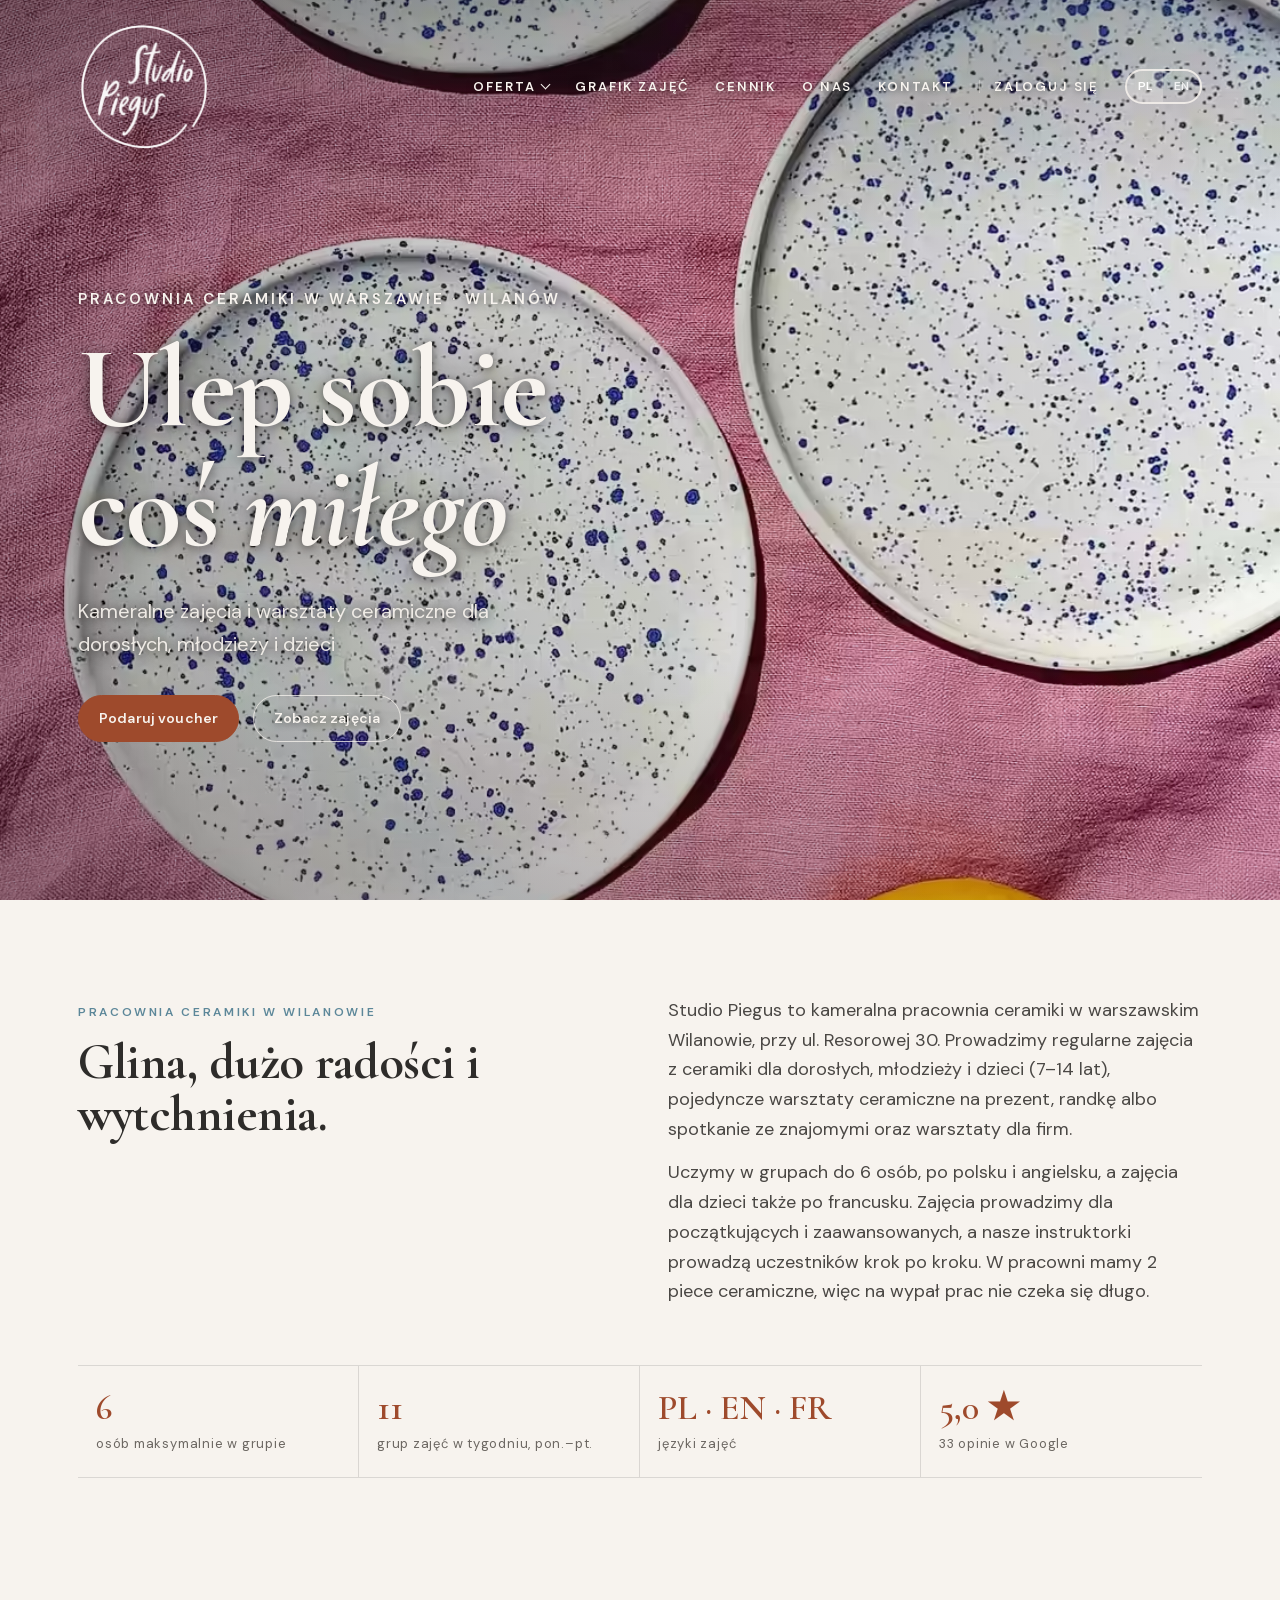
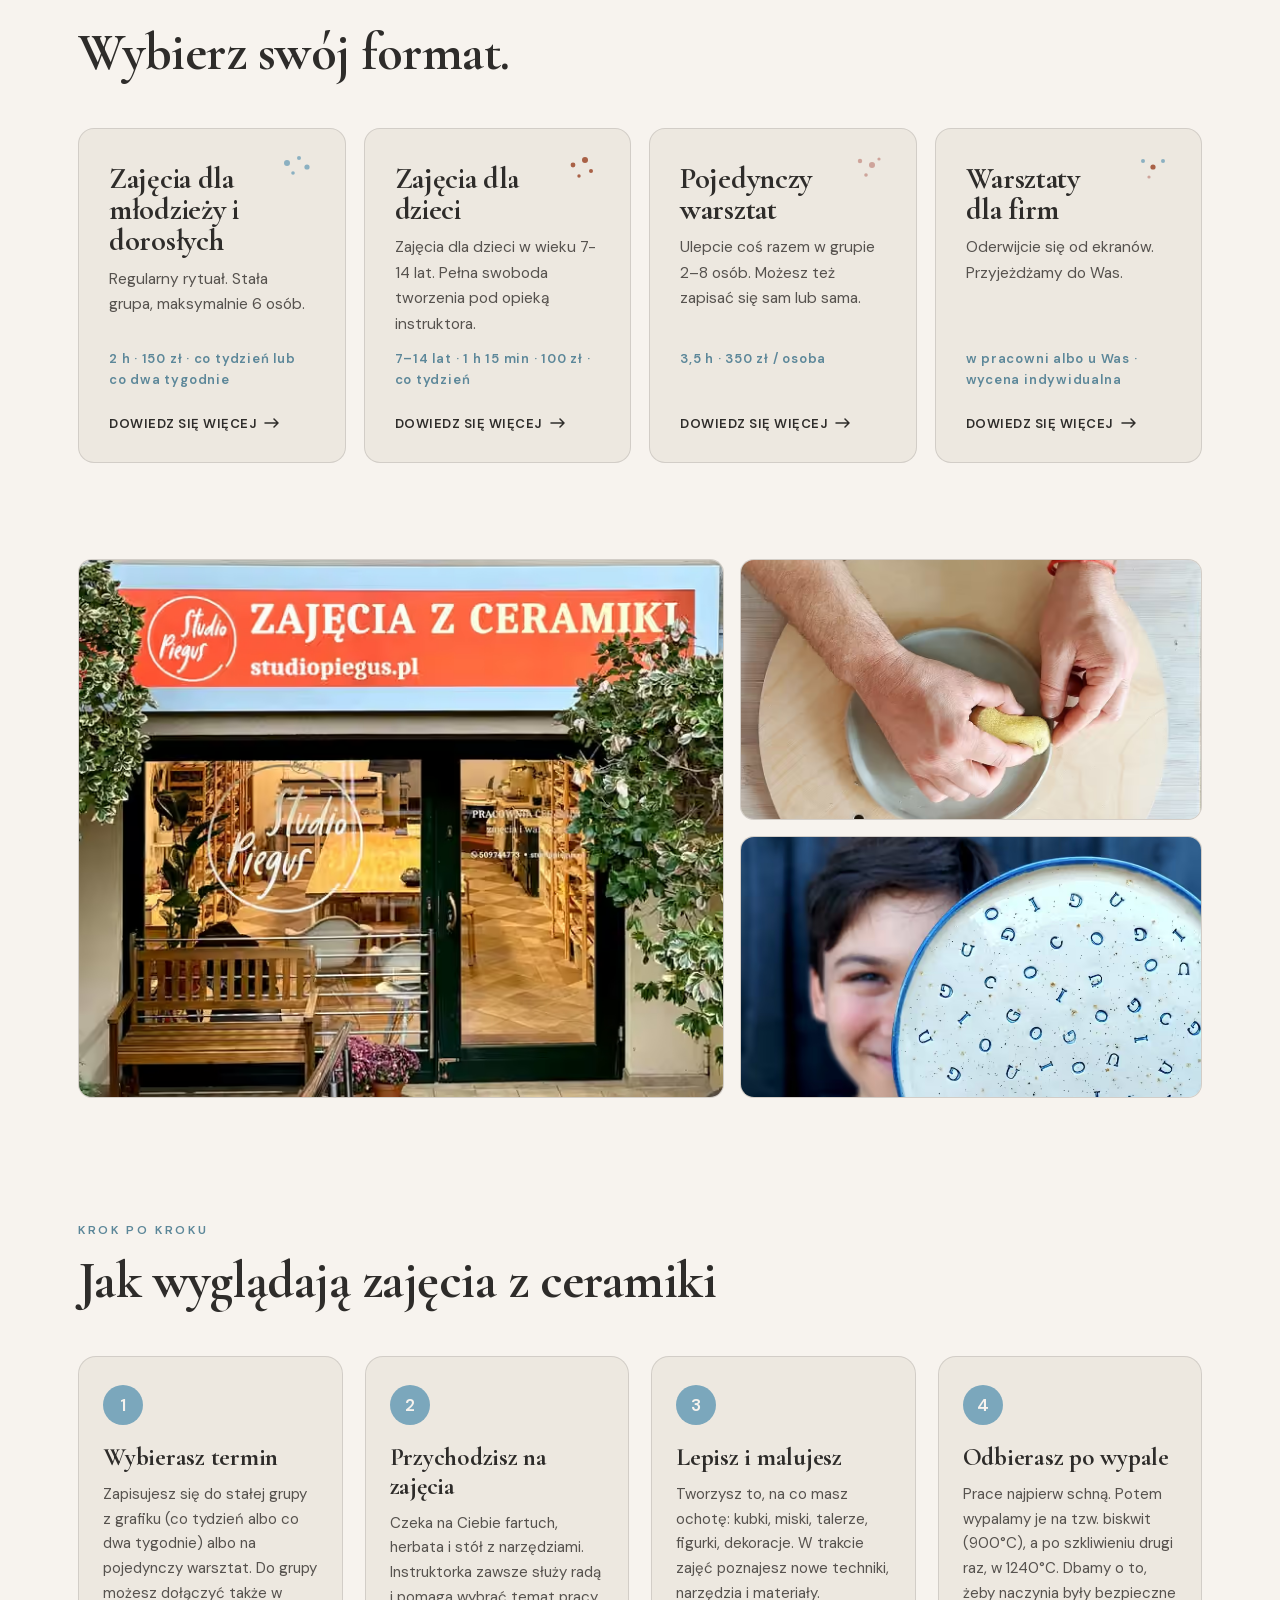
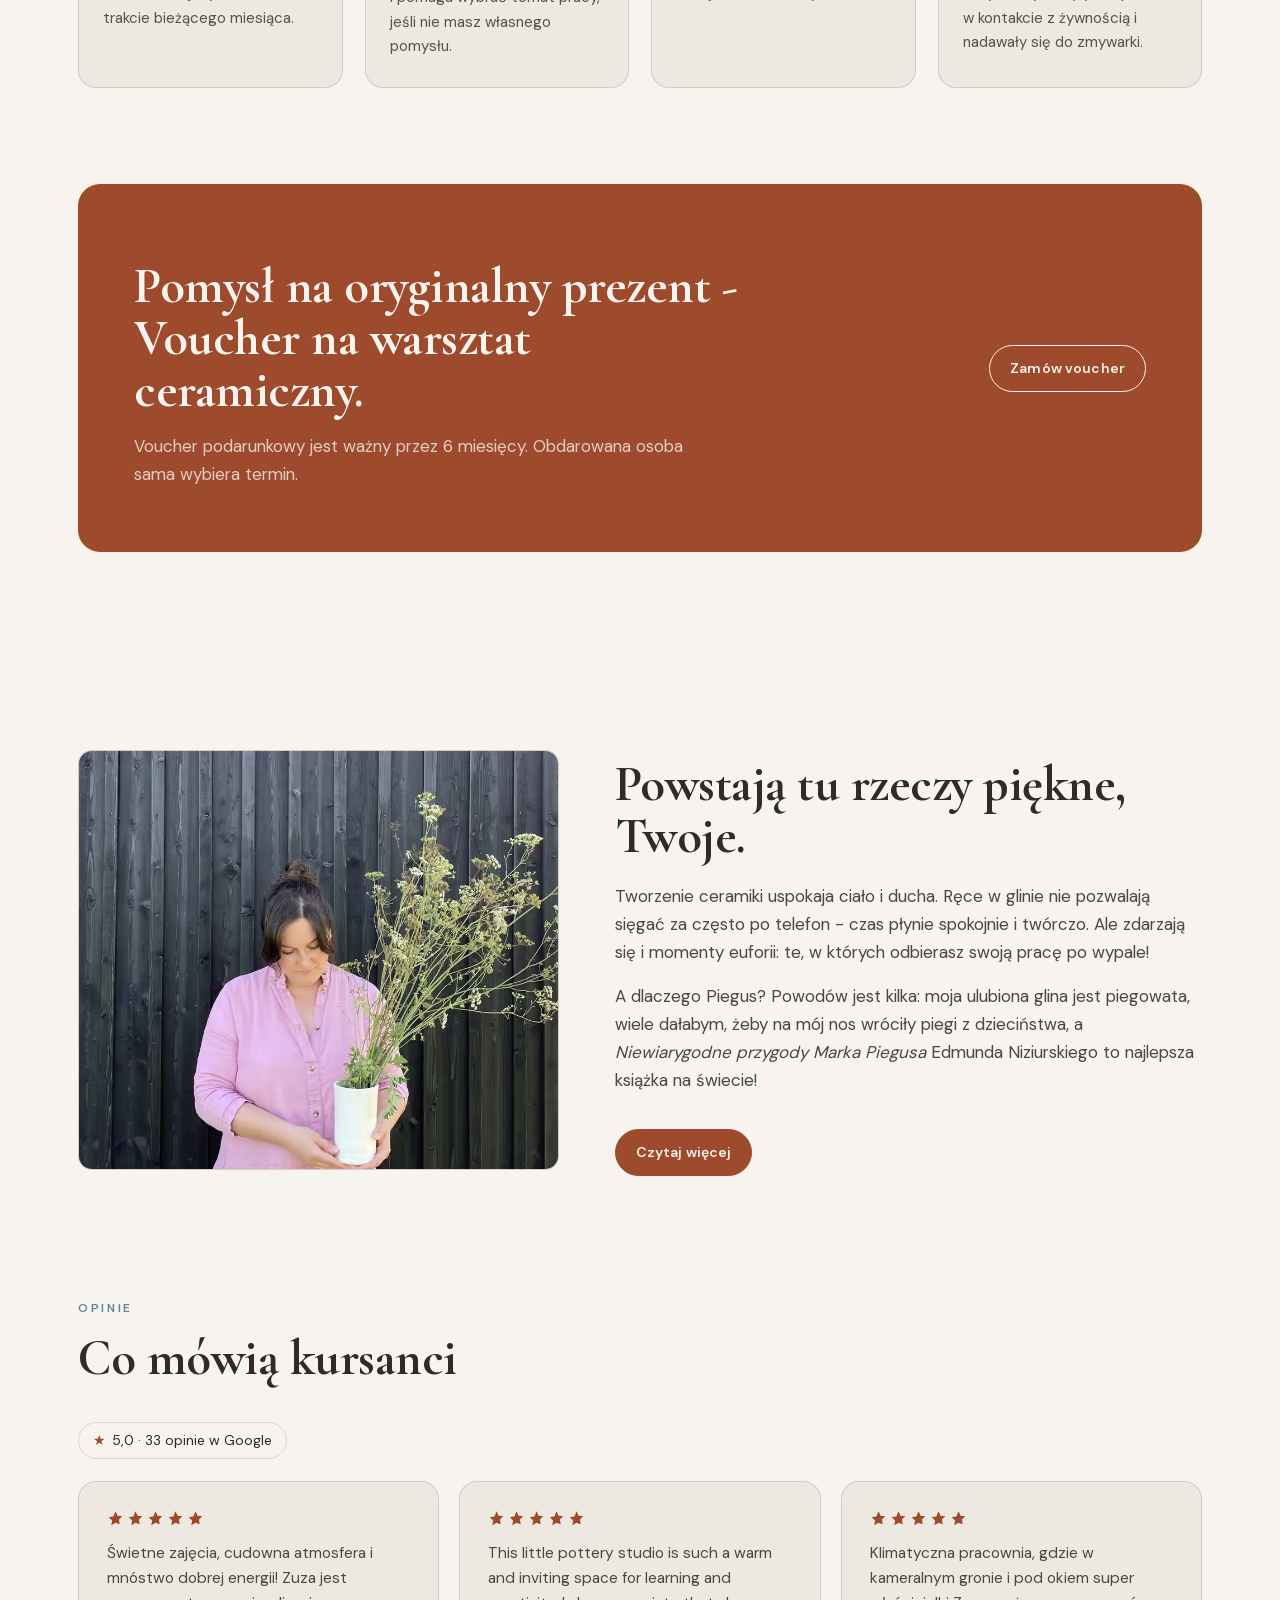
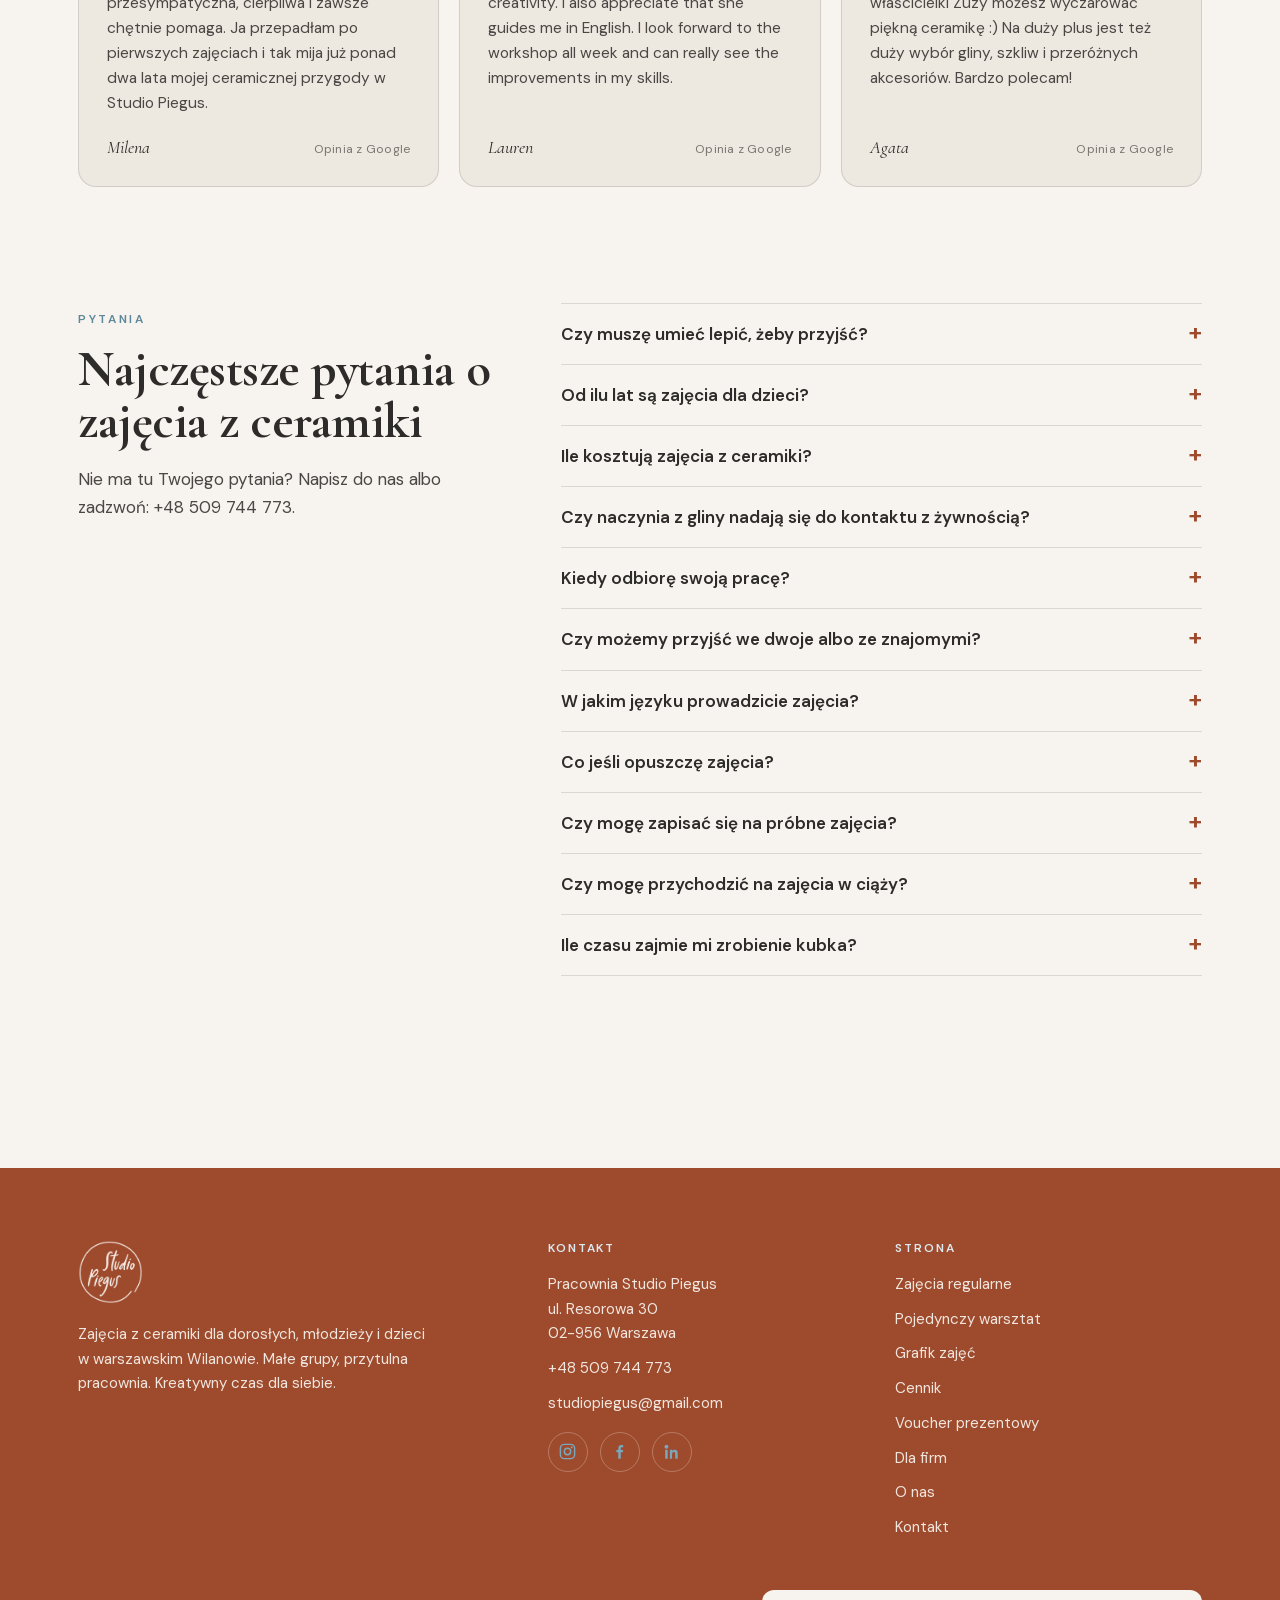
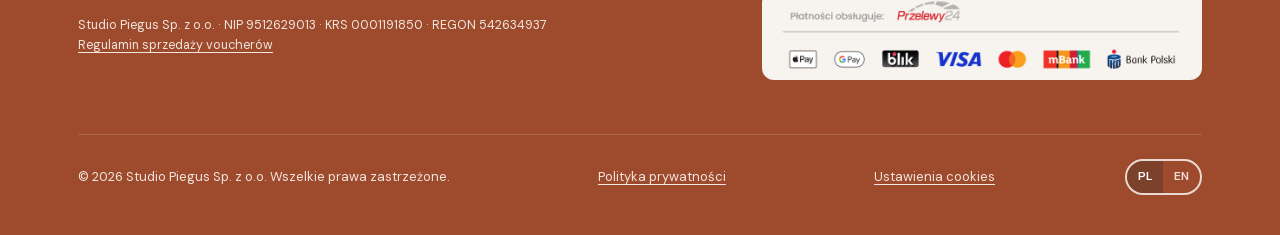
==== commit ac0a33a5: "Home: zwiększ padding-top hero-full do 175px (nav logo 173px) Logo na homepage ma 129px wysokości + " ====
--- a/index.html
+++ b/index.html
@@ -312,6 +312,8 @@
 
   /* ---- photo-forward hero variant ---- */
   .hero-full{min-height:100svh;display:flex;align-items:center;padding:132px 0 44px;overflow:hidden}
+  /* home: logo 129px + padding 22px*2 = 173px nav → push hero content below logo bottom */
+  body.foto .hero-full{padding-top:175px}
   .hero-full .hero-bg{position:absolute;inset:0;width:100%;height:100%;object-fit:cover;object-position:center;z-index:0}
   .hero-full .hero-scrim{position:absolute;inset:0;z-index:1;background:
      linear-gradient(90deg,rgba(26,22,20,0.363) 0%,rgba(26,22,20,0.187) 46%,rgba(26,22,20,0.033) 100%),
@@ -360,7 +362,7 @@
   h1,h2,h3,h4{font-family:var(--serif);font-weight:700}
   h1 em,h2 em,h3 em{color:var(--clay);font-style:italic}
 
-  @media(max-height:560px){ body.foto .nav .brand img,body.foto .nav.solid .brand img{height:52px} .hero-full{padding-top:92px} .hero-full h1{font-size:clamp(28px,5.5vw,44px)} .hero-full .hero-sub{font-size:15px} }
+  @media(max-height:560px){ body.foto .nav .brand img,body.foto .nav.solid .brand img{height:52px} .hero-full{padding-top:92px} body.foto .hero-full{padding-top:92px} .hero-full h1{font-size:clamp(28px,5.5vw,44px)} .hero-full .hero-sub{font-size:15px} }
 
   /* mobile open-menu: dark text on cream dropdown */
   body.foto .nav .nav-links.open a{color:var(--ink)}
